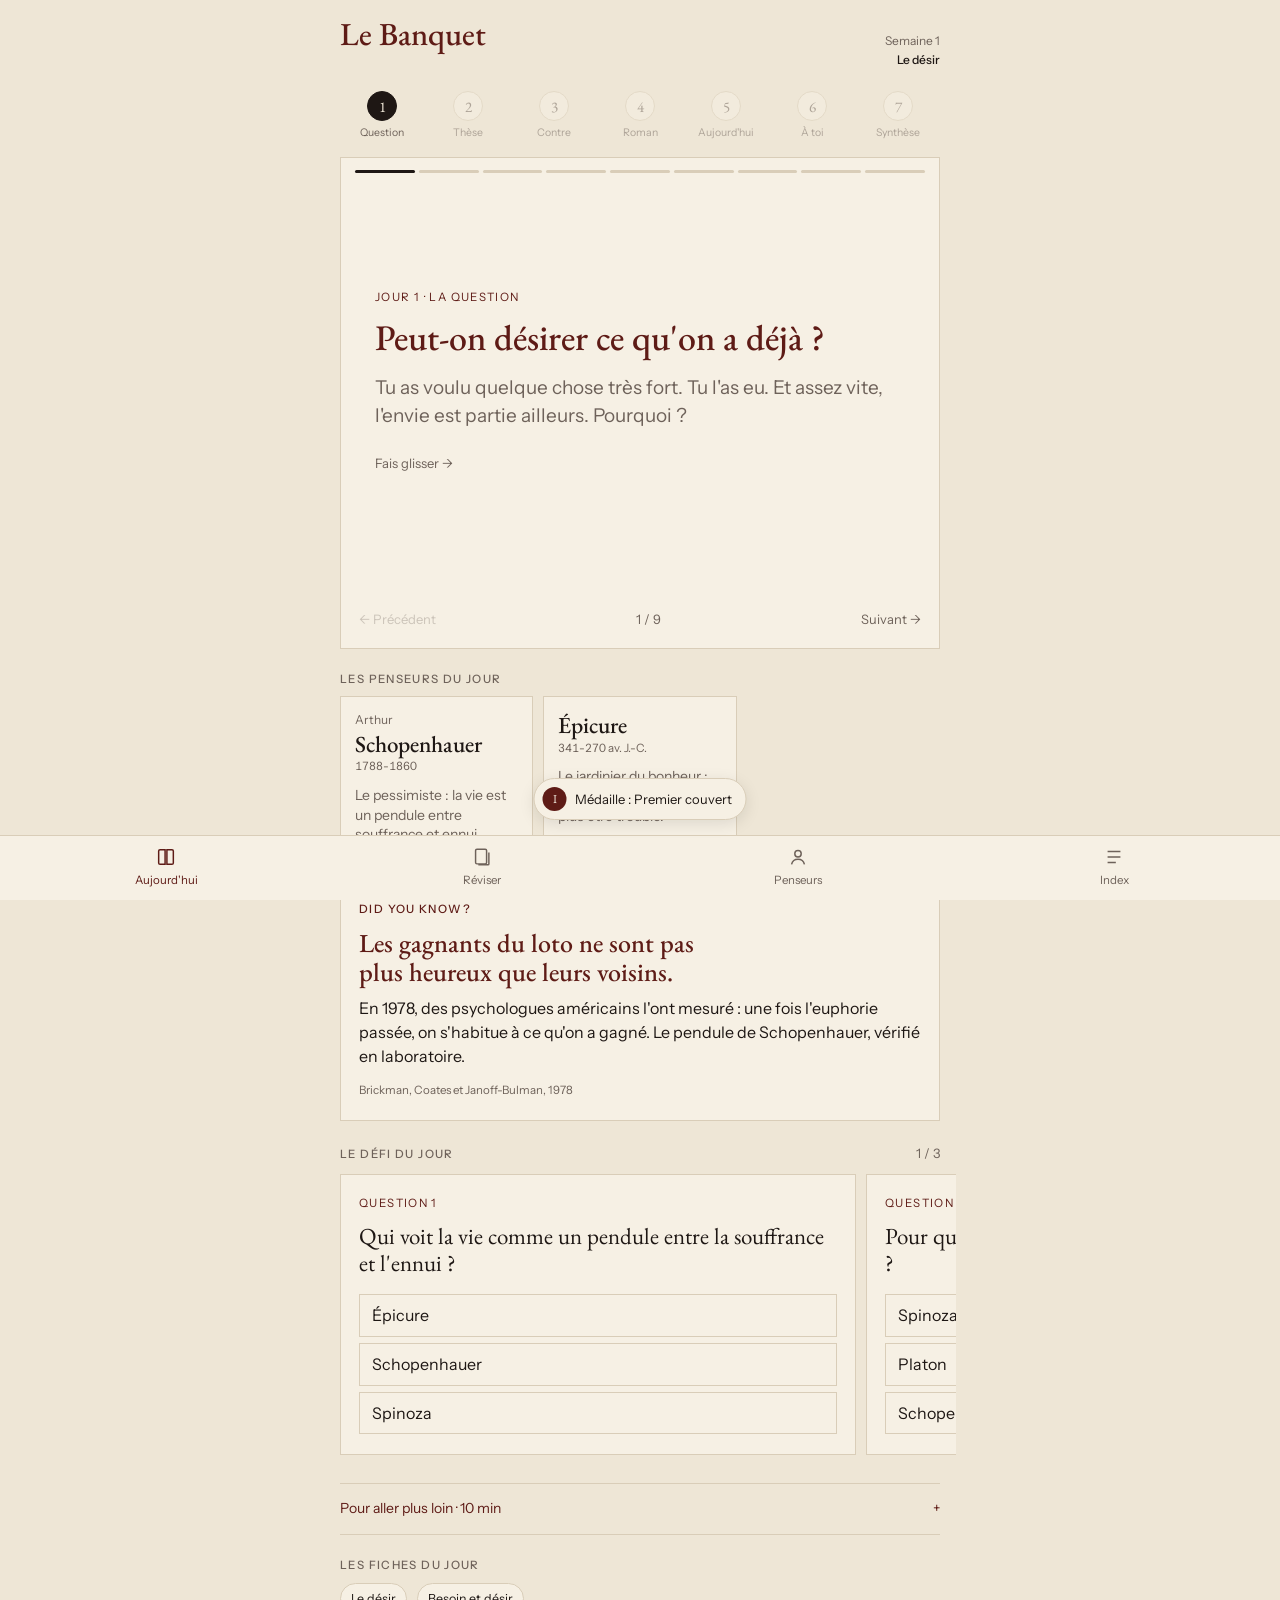
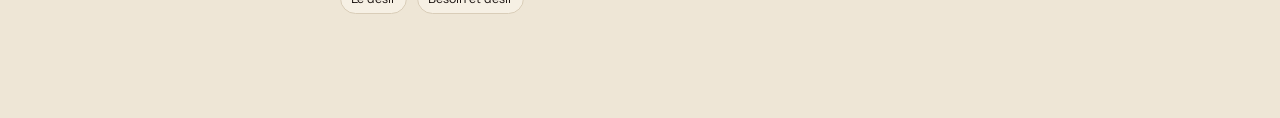
==== index.html @ db1d793c "Parcours en bas de Réviser, en une ligne discrète Co-Authored-By: Claude Opus 5.5 <noreply@anthropic" ====
<!doctype html>
<html lang="fr">
<head>
<meta charset="utf-8">
<meta name="viewport" content="width=device-width,initial-scale=1,viewport-fit=cover">
<meta name="robots" content="noindex,nofollow">
<meta name="theme-color" content="#EEE6D6">
<title>Le Banquet</title>
<link rel="icon" href="icon.svg" type="image/svg+xml">
<link rel="apple-touch-icon" href="icon-180.png">
<meta name="apple-mobile-web-app-title" content="Le Banquet">
<meta name="apple-mobile-web-app-capable" content="yes">
<link rel="preconnect" href="https://fonts.googleapis.com">
<link rel="stylesheet" href="https://fonts.googleapis.com/css2?family=Bodoni+Moda:ital,opsz,wght@0,6..96,400..700;1,6..96,400..600&family=EB+Garamond:ital,wght@0,400..600;1,400..500&family=Instrument+Sans:wght@400..600&display=swap">
<style>
/* Layout : mobile d'abord. Une colonne de lecture, la carte du jour en diapositives à faire glisser, une barre d'onglets fixée en bas. */
:root{
  padding-top:env(safe-area-inset-top,0px);
  --paper:#EEE6D6; --sheet:#F6F0E4; --ink:#1E1714; --muted:#6E625A; --rule:#D9CDB8;
  --accent:#5E1B16; --accent-soft:#E7D6C6; --mark:#8C6526; --mark-soft:#EADCC0; --bad:#9B3B2E; --bad-soft:#F0DAD3;
  --display:"EB Garamond",Garamond,"Times New Roman",serif;
  --logo:"Bodoni Moda","Didot","Bodoni 72",Georgia,serif;
  --body:"Instrument Sans",system-ui,-apple-system,"Segoe UI",sans-serif;
  --ui:"Instrument Sans",system-ui,-apple-system,"Segoe UI",sans-serif;
  --nav-h:64px;
}
@media (prefers-color-scheme: dark){:root:not([data-theme="light"]){
  --paper:#1A1513; --sheet:#231C19; --ink:#EEE6D6; --muted:#A99C8F; --rule:#3A302B;
  --accent:#D99A8C; --accent-soft:#3A2420; --mark:#D9B868; --mark-soft:#332B19; --bad:#E39A8D; --bad-soft:#3A2420; color-scheme:dark}}
:root[data-theme="dark"]{
  --paper:#1A1513; --sheet:#231C19; --ink:#EEE6D6; --muted:#A99C8F; --rule:#3A302B;
  --accent:#D99A8C; --accent-soft:#3A2420; --mark:#D9B868; --mark-soft:#332B19; --bad:#E39A8D; --bad-soft:#3A2420; color-scheme:dark}

*{box-sizing:border-box}
html{-webkit-text-size-adjust:100%}
body{margin:0}
img{max-width:100%}
[hidden]{display:none!important}
body{background:var(--paper);color:var(--ink);font-family:var(--body);font-size:17px;line-height:1.55;
  padding-left:max(16px,env(safe-area-inset-left,0px));padding-right:max(16px,env(safe-area-inset-right,0px));
  padding-block:0 calc(var(--nav-h) + 40px + env(safe-area-inset-bottom,0px))}
.wrap{max-width:600px;margin:0 auto}
button{font:inherit;color:inherit;cursor:pointer;-webkit-tap-highlight-color:transparent}
:focus-visible{outline:2px solid var(--accent);outline-offset:2px}
.ui{font-family:var(--ui)}
.label{font-family:var(--ui);font-size:11.5px;letter-spacing:.12em;text-transform:uppercase;color:var(--muted);font-weight:500;margin:0 0 8px}
.hint{font-family:var(--ui);font-size:13px;color:var(--muted)}
h2.page{font-family:var(--display);font-weight:500;font-size:36px;color:var(--accent);line-height:1.1;margin:22px 0 4px}

header.mast{padding-block:18px 2px;display:flex;align-items:baseline;justify-content:space-between;gap:10px}
.mast h1{font-family:var(--display);font-weight:500;font-size:28px;line-height:1;margin:0;color:var(--accent)}
.mast h1 i{font-weight:400}
.mast .sem{font-family:var(--ui);font-size:12px;color:var(--muted);text-align:right}

/* barre d'onglets en bas */
nav.tabs{position:fixed;left:0;right:0;bottom:0;z-index:20;background:var(--sheet);border-top:1px solid var(--rule);
  display:grid;grid-template-columns:repeat(4,1fr);
  padding:0 max(8px,env(safe-area-inset-right,0px)) env(safe-area-inset-bottom,0px) max(8px,env(safe-area-inset-left,0px))}
nav.tabs button{background:none;border:0;height:var(--nav-h);display:flex;flex-direction:column;align-items:center;justify-content:center;gap:4px;font-family:var(--ui);font-size:11.5px;color:var(--muted);position:relative}
nav.tabs svg{width:22px;height:22px;stroke:currentColor;fill:none;stroke-width:1.6}
nav.tabs button[aria-selected="true"]{color:var(--accent)}
nav.tabs .badge{position:absolute;top:8px;left:calc(50% + 6px);font-size:10px;background:var(--accent);color:var(--sheet);border-radius:9px;padding:1px 5px;font-variant-numeric:tabular-nums;line-height:1.4}

/* semaine */
.week{display:grid;grid-template-columns:repeat(7,1fr);gap:2px;margin:16px 0 4px}
.week button{background:none;border:0;padding:4px 0;display:flex;flex-direction:column;align-items:center;gap:4px;font-family:var(--ui);font-size:10.5px;color:var(--muted);min-width:0}
.week .dot{width:30px;height:30px;border-radius:50%;border:1px solid var(--rule);display:grid;place-items:center;font-family:var(--display);font-size:15px;background:var(--sheet)}
.week button.has .dot{border-color:var(--ink);color:var(--ink)}
.week button.on .dot{background:var(--ink);color:var(--paper);border-color:var(--ink)}
.week button:disabled{cursor:default;opacity:.5}
.week .lab{overflow:hidden;text-overflow:ellipsis;white-space:nowrap;max-width:100%}

.banner{display:flex;gap:12px;align-items:center;background:var(--mark-soft);border:1px solid var(--mark);padding:12px 14px;margin-top:14px}
.banner p{margin:0;font-size:16px;flex:1;min-width:0}
.banner b{font-weight:600}

/* deck de diapositives */
.deck{margin-top:12px;background:var(--sheet);border:1px solid var(--rule);position:relative}
.bars{display:flex;gap:4px;padding:12px 14px 0}
.bars i{flex:1;height:3px;background:var(--rule);border-radius:2px}
.bars i.on{background:var(--ink)}
.slides{display:flex;overflow-x:auto;scroll-snap-type:x mandatory;scrollbar-width:none;overscroll-behavior-x:contain}
.slides::-webkit-scrollbar{display:none}
.slide{flex:0 0 100%;scroll-snap-align:start;min-height:390px;padding:22px 22px 26px;display:flex;flex-direction:column;justify-content:center;min-width:0}
.slide .eyebrow{font-family:var(--ui);font-size:11.5px;letter-spacing:.12em;text-transform:uppercase;color:var(--accent);margin:0 0 12px}
.slide h2{font-family:var(--display);font-weight:500;font-size:36px;line-height:1.08;margin:0 0 16px;text-wrap:balance;color:var(--accent)}
.slide .accroche{font-size:19px;line-height:1.5;margin:0;color:var(--muted)}
.slide p.txt{font-size:19px;line-height:1.55;margin:0}
.slide .num{font-family:var(--display);font-size:40px;color:var(--rule);line-height:1;margin-bottom:10px}
.slide.quote{background:var(--sheet);color:var(--accent)}
.slide.quote blockquote{margin:0;font-family:var(--display);font-style:italic;font-weight:700;font-size:28px;line-height:1.2;letter-spacing:-.01em}
.slide.quote cite{display:block;margin-top:18px;font-style:normal;font-family:var(--ui);font-size:13px;color:var(--ink);text-align:right}
.slide.ex .kind{align-self:flex-start;font-family:var(--ui);font-size:11.5px;letter-spacing:.1em;text-transform:uppercase;padding:3px 9px;border:1px solid var(--mark);color:var(--mark);margin-bottom:14px}
.slide.ex h3{font-family:var(--display);font-weight:500;font-size:26px;line-height:1.15;margin:0 0 4px}
.slide.ex .by{font-family:var(--ui);font-size:13px;color:var(--muted);margin:0 0 14px}
.slide.idee{background:var(--accent);color:var(--sheet)}
.slide.idee .eyebrow{color:inherit;opacity:.8}
.slide.idee p{font-family:var(--display);font-size:28px;line-height:1.25;margin:0}
.navbtns{display:flex;justify-content:space-between;align-items:center;padding:0 10px 10px}
.navbtns button{background:none;border:0;font-family:var(--ui);font-size:13px;color:var(--muted);padding:8px}
.navbtns button:disabled{opacity:.3}

/* sous le deck */
.block{margin-top:22px}
.toi{padding:18px;background:var(--accent-soft)}
.fait{background:var(--sheet);border:1px solid var(--rule);padding:20px 18px;display:flex;flex-direction:column;gap:6px}
.fait .label{color:var(--accent);margin:0}
.fait .ft{font-family:var(--display);font-weight:500;font-size:26px;line-height:1.15;margin:4px 0 2px;color:var(--accent);text-wrap:balance}
.fait p.tx{margin:0;font-size:16px;line-height:1.5}
.fait .src{font-family:var(--ui);font-size:11.5px;color:var(--muted);margin:8px 0 0}
.defi-head{display:flex;justify-content:space-between;align-items:baseline}
.ddeck{display:flex;gap:10px;overflow-x:auto;scroll-snap-type:x mandatory;scrollbar-width:none;margin:0 -16px;padding:2px 16px 6px;scroll-padding:0 16px}
.ddeck::-webkit-scrollbar{display:none}
.dcard{flex:0 0 86%;scroll-snap-align:start;background:var(--sheet);border:1px solid var(--rule);padding:20px 18px;min-height:280px;display:flex;flex-direction:column;min-width:0}
.dcard .n{font-family:var(--ui);font-size:11.5px;letter-spacing:.12em;text-transform:uppercase;color:var(--accent)}
.dcard .q{font-family:var(--display);font-size:23px;line-height:1.2;margin:10px 0 16px}
.dcard .opts button{font-size:16px}
.dcard .res{margin-top:12px;font-size:15px}
.dcard .res b{font-family:var(--ui);font-size:12px;letter-spacing:.08em;text-transform:uppercase}
.dcard .go{margin-top:auto;padding-top:14px;align-self:flex-start}
.dcard.fin{background:var(--ink);color:var(--paper);border-color:var(--ink);justify-content:center;align-items:flex-start}
.dcard.fin .sc{font-family:var(--display);font-size:72px;line-height:1}
.dcard.fin p{margin:8px 0 0}

.toi .q{font-size:20px;margin:0 0 12px;line-height:1.35}
textarea,input[type=search],input[type=text]{width:100%;font:inherit;font-size:17px;color:var(--ink);background:var(--sheet);border:1px solid var(--rule);padding:10px 12px}
textarea{min-height:90px;resize:vertical}
.row{display:flex;gap:10px;flex-wrap:wrap;align-items:center;margin-top:10px}
.btn{font-family:var(--ui);font-size:14px;padding:10px 14px;border:1px solid var(--ink);background:var(--ink);color:var(--paper)}
.btn.ghost{background:transparent;color:var(--ink)}
.btn:disabled{opacity:.5;cursor:default}
.reply{margin-top:14px;white-space:pre-wrap;font-size:17px;border-left:2px solid var(--accent);padding-left:14px}
.reply:empty{display:none}
details.loin{border-top:1px solid var(--rule);border-bottom:1px solid var(--rule);padding:14px 0}
details.loin summary{cursor:pointer;list-style:none;display:flex;justify-content:space-between;font-family:var(--ui);font-size:14px;color:var(--accent)}
details.loin summary::-webkit-details-marker{display:none}
details.loin summary::after{content:"+"}
details.loin[open] summary::after{content:"–"}
details.loin .inner{margin-top:12px}
details.loin p{margin:0 0 12px}
.lectures{list-style:none;padding:0;margin:12px 0 0;display:grid;gap:8px;font-size:16px}

/* mini-cartes de penseurs */
.people{display:grid;grid-template-columns:repeat(auto-fill,minmax(150px,1fr));gap:10px}
.pcard{background:var(--sheet);border:1px solid var(--rule);padding:14px 14px 12px;text-align:left;display:flex;flex-direction:column;gap:2px;min-width:0}
.pcard .fn{font-family:var(--ui);font-size:12px;color:var(--muted)}
.pcard .ln{font-family:var(--display);font-size:23px;line-height:1.05;font-weight:500;overflow-wrap:anywhere}
.pcard .d{font-family:var(--ui);font-size:11.5px;color:var(--muted);font-variant-numeric:tabular-nums}
.pcard .mot{font-size:14px;margin-top:8px;line-height:1.4;color:var(--muted)}

/* synthèse et quiz */
.duel{display:grid;gap:8px}
.duel .pos{background:var(--sheet);border:1px solid var(--rule);padding:12px 14px}
.duel .pos b{font-family:var(--display);font-weight:500;font-size:19px;display:block}
.qblock{display:grid;gap:18px}
.qq{font-weight:500;margin:0 0 8px;font-size:18px}
.opts{display:grid;gap:6px}
.opts button{text-align:left;background:var(--sheet);border:1px solid var(--rule);padding:10px 12px;font-size:17px;line-height:1.3}
.opts button.ok{border-color:var(--accent);background:var(--accent-soft)}
.opts button.ko{border-color:var(--bad);background:var(--bad-soft)}
.ex{font-size:15.5px;color:var(--muted);margin:8px 0 0}

/* réviser */
.games{display:grid;grid-template-columns:1fr 1fr;gap:10px;margin-top:14px}
.game{background:var(--sheet);border:1px solid var(--rule);padding:16px 14px;text-align:left;display:flex;flex-direction:column;gap:6px;min-height:120px;min-width:0}
.game .gt{font-family:var(--display);font-size:21px;line-height:1.1}
.game .gd{font-size:15px;color:var(--muted);line-height:1.3}
.game .gc{margin-top:auto;font-family:var(--ui);font-size:12px;color:var(--accent)}
.game.wide{grid-column:1 / -1;background:var(--ink);color:var(--paper);border-color:var(--ink)}
.game.wide .gd{color:inherit;opacity:.75}
.game.wide .gc{color:var(--mark)}
.game:disabled{opacity:.45;cursor:default}
.play{margin-top:16px}
.play .top{display:flex;justify-content:space-between;align-items:center}
.play .top button{background:none;border:0;font-family:var(--ui);font-size:13px;color:var(--muted);padding:6px 0}
.prog{height:3px;background:var(--rule);margin:8px 0 16px}
.prog i{display:block;height:100%;background:var(--accent);transition:width .3s}
.qcard{background:var(--sheet);border:1px solid var(--rule);padding:22px 18px;min-height:300px;display:flex;flex-direction:column}
.qcard .kind{font-family:var(--ui);font-size:11.5px;letter-spacing:.12em;text-transform:uppercase;color:var(--accent);margin-bottom:12px}
.qcard .prompt{font-family:var(--display);font-size:25px;line-height:1.25;margin:0 0 18px}
.qcard .prompt.it{font-style:italic}
.qcard .src{font-family:var(--ui);font-size:12.5px;color:var(--muted);margin:-10px 0 16px}
.qcard .terme{font-family:var(--display);font-size:34px;line-height:1.1;margin:4px 0 8px}
.qcard .back{border-top:1px solid var(--rule);padding-top:14px;margin-top:14px}
.qcard .back p{margin:0 0 8px}
.qcard .acts{margin-top:auto;padding-top:18px}
.feedback{margin-top:12px;font-size:16px}
.feedback b{font-family:var(--ui);font-size:13px;letter-spacing:.06em;text-transform:uppercase}
.score{text-align:center;padding:30px 10px}
.score .big{font-family:var(--display);font-size:64px;line-height:1}
.empty{color:var(--muted);font-style:italic;margin:18px 0}

/* penseurs */
.era{margin-top:24px}
.era h3{font-family:var(--ui);font-size:11.5px;letter-spacing:.12em;text-transform:uppercase;color:var(--muted);font-weight:500;margin:0 0 10px;display:flex;gap:10px;align-items:center}
.era h3::after{content:"";flex:1;height:1px;background:var(--rule)}

/* index */
.seg{display:grid;grid-template-columns:1fr 1fr;border:1px solid var(--ink);margin-top:14px}
.seg button{background:none;border:0;padding:9px;font-family:var(--ui);font-size:14px}
.seg button[aria-pressed="true"]{background:var(--ink);color:var(--paper)}
.wk{border-bottom:1px solid var(--rule);padding:14px 0}
.wk .h{display:grid;grid-template-columns:2.4em minmax(0,1fr);gap:10px;align-items:baseline}
.wk .n{font-family:var(--display);font-size:20px;color:var(--muted);font-variant-numeric:tabular-nums}
.wk .nt{font-family:var(--display);font-size:22px;line-height:1.15}
.wk .qs{font-size:15.5px;color:var(--muted);display:block}
.dom{font-family:var(--ui);font-size:10.5px;letter-spacing:.1em;text-transform:uppercase;color:var(--accent)}
.wk .days{display:flex;flex-wrap:wrap;gap:6px;margin:10px 0 0 calc(2.4em + 10px)}
.chip{font-family:var(--ui);font-size:12.5px;padding:5px 10px;border:1px solid var(--rule);background:var(--sheet);border-radius:999px;text-align:left}
.chip.on{border-color:var(--accent);color:var(--accent)}
.pick{font-family:var(--ui);font-size:12.5px;padding:6px 10px;border:1px solid var(--rule);background:var(--sheet);white-space:nowrap}
.pick[aria-pressed="true"]{background:var(--accent);color:var(--sheet);border-color:var(--accent)}
.up{display:grid;grid-template-columns:minmax(0,1fr) auto;gap:10px;align-items:center;padding:12px 0;border-bottom:1px solid var(--rule)}
.up .nt{font-family:var(--display);font-size:20px;line-height:1.15}
.up .qs{font-size:15px;color:var(--muted);display:block}
.filters{display:flex;gap:6px;flex-wrap:wrap;margin:12px 0 4px}
.filters button{font-family:var(--ui);font-size:12.5px;padding:5px 10px;border:1px solid var(--rule);background:transparent;border-radius:999px;color:var(--muted)}
.filters button[aria-pressed="true"]{background:var(--ink);color:var(--paper);border-color:var(--ink)}
.az{list-style:none;padding:0;margin:8px 0 0}
.az li button{width:100%;background:none;border:0;border-bottom:1px solid var(--rule);padding:12px 0;display:flex;justify-content:space-between;gap:10px;align-items:baseline;text-align:left}
.az .t{font-family:var(--display);font-size:20px}
.az .k{font-family:var(--ui);font-size:11.5px;color:var(--muted);white-space:nowrap}
.status{font-family:var(--ui);font-size:13px;color:var(--muted);margin-top:8px;min-height:1.2em}

/* fiche détaillée (feuille plein écran) */
.sheet{position:fixed;inset:0;z-index:30;background:var(--paper);overflow-y:auto;
  padding:calc(env(safe-area-inset-top,0px) + 12px) max(16px,env(safe-area-inset-right,0px)) calc(env(safe-area-inset-bottom,0px) + 40px) max(16px,env(safe-area-inset-left,0px))}
.sheet .in{max-width:600px;margin:0 auto}
.sheet .close{background:none;border:0;font-family:var(--ui);font-size:14px;color:var(--accent);padding:8px 0}
.idcard{background:var(--ink);color:var(--paper);padding:22px 20px;margin-top:8px}
.idcard .fn{font-family:var(--ui);font-size:13px;opacity:.75}
.idcard .ln{font-family:var(--display);font-size:46px;line-height:1;font-weight:500;overflow-wrap:anywhere}
.idcard .meta{display:flex;flex-wrap:wrap;gap:6px 14px;font-family:var(--ui);font-size:12.5px;opacity:.8;margin-top:10px}
.idcard .mot{font-size:16px;line-height:1.45;margin-top:14px;color:var(--mark)}
.sec{margin-top:22px}
.sec p{margin:0 0 10px}
.theses{list-style:none;padding:0;margin:0;display:grid;gap:8px}
.theses li{padding-left:16px;position:relative}
.theses li::before{content:"";position:absolute;left:0;top:.7em;width:7px;height:1px;background:var(--accent)}
.cit{margin:0 0 12px;padding-left:14px;border-left:1px solid var(--ink)}
.cit p{font-style:italic;margin:0;font-size:19px}
.cit span{font-family:var(--ui);font-size:12px;color:var(--muted)}
.memo{background:var(--mark-soft);padding:14px 16px}
.memo p{margin:0}
.rel{display:grid;gap:6px}
.rel button{background:var(--sheet);border:1px solid var(--rule);padding:10px 12px;text-align:left;font-size:16px}
.rel b{font-family:var(--ui);font-size:11px;letter-spacing:.08em;text-transform:uppercase;color:var(--accent);display:block;font-weight:500}
.pop{display:grid;gap:8px}
.pop div{background:var(--sheet);border:1px solid var(--rule);padding:10px 12px;font-size:16px}
.pop i{font-family:var(--ui);font-style:normal;font-size:11px;letter-spacing:.08em;text-transform:uppercase;color:var(--mark);display:block}
.notice{font-family:var(--ui);font-size:14px;color:var(--muted);margin:24px 0}
@media (min-width:700px){ body{font-size:19px} .slide{min-height:420px;padding:30px 34px} .mast h1{font-size:32px} }

/* progression et accomplissements */
.prog-card{background:var(--sheet);border:1px solid var(--rule);padding:20px 18px;margin-top:16px}
.prog-top{display:flex;justify-content:space-between;align-items:flex-end;gap:12px}
.rang{font-family:var(--display);font-weight:500;font-size:30px;line-height:1;color:var(--accent)}
.xp{font-family:var(--ui);font-size:12.5px;color:var(--muted);text-align:right;font-variant-numeric:tabular-nums}
.bar{height:6px;background:var(--rule);border-radius:3px;margin:12px 0 6px;overflow:hidden}
.bar i{display:block;height:100%;background:var(--accent);border-radius:3px}
.kpis{display:grid;grid-template-columns:repeat(3,1fr);gap:8px;margin-top:16px}
.kpi{border-top:1px solid var(--rule);padding-top:8px;min-width:0}
.kpi b{display:block;font-family:var(--display);font-weight:500;font-size:28px;line-height:1.05;font-variant-numeric:tabular-nums}
.kpi span{font-family:var(--ui);font-size:11.5px;color:var(--muted);line-height:1.3;display:block}
.plite{margin-top:30px}
.pl-row{display:flex;justify-content:space-between;align-items:center;gap:10px}
.pl-txt{font-family:var(--ui);font-size:13px;color:var(--muted)}
.pl-rang{color:var(--ink);font-weight:500}
.bar.hair{height:1px;margin:8px 0 8px;border-radius:0}
.dots7{display:inline-flex;gap:4px;flex:none}
.dots7 i{width:6px;height:6px;border-radius:50%;background:var(--rule)}
.dots7 i.on{background:var(--accent)}
.mbar{display:block;height:3px;background:var(--rule);border-radius:2px;margin-top:10px;overflow:hidden}
.mbar i{display:block;height:100%;background:var(--accent)}
.mtx{font-family:var(--ui);font-size:12px;color:var(--muted)}
.mtx b{color:var(--ink);font-weight:600}
details.more .s-open{display:none}
details.more[open] .s-open{display:inline}
details.more[open] .s-closed{display:none}
.week7{display:grid;grid-template-columns:repeat(7,1fr);gap:6px;margin-top:18px;text-align:center}
.week7 .d{font-family:var(--ui);font-size:11px;color:var(--muted);text-transform:uppercase;letter-spacing:.06em}
.week7 .c{width:30px;height:30px;margin:4px auto 0;border-radius:50%;border:1px solid var(--rule);display:grid;place-items:center;font-family:var(--ui);font-size:12px;color:var(--muted);font-variant-numeric:tabular-nums}
.week7 .c.on{background:var(--accent);border-color:var(--accent);color:var(--sheet)}
.week7 .c.today{box-shadow:0 0 0 2px var(--paper),0 0 0 3px var(--ink)}
.badges{display:flex;flex-wrap:wrap;gap:6px;margin-top:10px}
.bchip{display:inline-flex;align-items:center;gap:6px;font-family:var(--ui);font-size:12.5px;padding:4px 10px 4px 4px;border:1px solid var(--rule);border-radius:999px;background:var(--sheet);color:var(--ink)}
.bchip .medal{flex:none;width:20px;height:20px;border-radius:50%;display:grid;place-items:center;font-family:var(--display);font-size:11px;background:var(--accent);color:var(--sheet)}
.bchip.locked{color:var(--muted);background:transparent;border-style:dashed}
.bchip.locked .medal{background:transparent;color:var(--muted);border:1px dashed var(--rule)}
details.more{margin-top:10px}
details.more summary{cursor:pointer;list-style:none;font-family:var(--ui);font-size:12.5px;color:var(--muted)}
details.more summary::-webkit-details-marker{display:none}
.toast{position:fixed;left:50%;transform:translateX(-50%);bottom:calc(var(--nav-h) + 16px + env(safe-area-inset-bottom,0px));z-index:40;background:var(--sheet);color:var(--ink);border:1px solid var(--rule);padding:8px 14px 8px 8px;border-radius:999px;font-family:var(--ui);font-size:13px;display:flex;gap:8px;align-items:center;box-shadow:0 4px 16px rgba(0,0,0,.10)}
.toast .medal{width:24px;height:24px;border-radius:50%;display:grid;place-items:center;font-family:var(--display);font-size:12px;background:var(--accent);color:var(--sheet);flex:none}
@media (prefers-reduced-motion:no-preference){.qcard,.deck{animation:rise .3s ease-out both}@keyframes rise{from{transform:translateY(6px);opacity:.6}to{transform:none;opacity:1}}}
</style>
</head>
<body>
<div class="wrap">
  <header class="mast">
    <h1>Le Banquet</h1>
    <span class="sem" id="sem">Une notion par semaine</span>
  </header>
  <main>
    <section id="v-jour">
      <div class="week" id="week"></div>
      <div id="bannerHost"></div>
      <div id="cardHost"><p class="notice">La carte du jour arrive chaque matin vers 7h. Elle s'affichera ici, en quelques diapositives à faire glisser.</p></div>
    </section>
    <section id="v-reviser" hidden></section>
    <section id="v-penseurs" hidden></section>
    <section id="v-index" hidden></section>
  </main>
</div>

<nav class="tabs" role="tablist" aria-label="Sections">
  <button role="tab" data-v="jour" aria-selected="true"><svg viewBox="0 0 24 24"><path d="M4 5.5C4 4.7 4.7 4 5.5 4H11v16H5.5c-.8 0-1.5-.7-1.5-1.5z"/><path d="M20 5.5c0-.8-.7-1.5-1.5-1.5H13v16h5.5c.8 0 1.5-.7 1.5-1.5z"/></svg>Aujourd'hui</button>
  <button role="tab" data-v="reviser" aria-selected="false"><svg viewBox="0 0 24 24"><rect x="5" y="3.5" width="12" height="16" rx="1.5"/><path d="M8 20.5h10.5c.6 0 1-.4 1-1V7"/></svg>Réviser<span class="badge" id="due" hidden></span></button>
  <button role="tab" data-v="penseurs" aria-selected="false"><svg viewBox="0 0 24 24"><circle cx="12" cy="8.5" r="3.5"/><path d="M5 20c.8-3.6 3.6-5.5 7-5.5s6.2 1.9 7 5.5"/></svg>Penseurs</button>
  <button role="tab" data-v="index" aria-selected="false"><svg viewBox="0 0 24 24"><path d="M5 6h14M5 12h14M5 18h9"/></svg>Index</button>
</nav>

<div class="sheet" id="sheet" hidden><div class="in" id="sheetIn"></div></div>

<script>
const S = {cartes:[], semaines:[], fiches:[], plan:null, reponses:{}, stats:{}, etat:{}, full:{}, sel:null, view:"jour", idx:"notions", filt:"Tout", q:"", game:null};
const $ = s => document.querySelector(s);
const esc = s => String(s ?? "").replace(/[&<>"]/g, c => ({"&":"&amp;","<":"&lt;",">":"&gt;",'"':"&quot;"}[c]));
const ETAPES = ["La question","La thèse","La contre-thèse","La littérature","Aujourd'hui","À toi","La synthèse"];
const COURT = ["Question","Thèse","Contre","Roman","Aujourd'hui","À toi","Synthèse"];
const INTERVALLES = [2,7,21,60,150,365];
const VIEWS = ["jour","reviser","penseurs","index"];

function today(){
  const p = new Intl.DateTimeFormat("en-CA",{timeZone:"Europe/Paris",year:"numeric",month:"2-digit",day:"2-digit"}).formatToParts(new Date());
  const g = t => p.find(x=>x.type===t).value; return `${g("year")}-${g("month")}-${g("day")}`;
}
function addDays(d,n){const x=new Date(d+"T12:00:00Z");x.setUTCDate(x.getUTCDate()+n);return x.toISOString().slice(0,10)}
function daysBetween(a,b){return Math.round((new Date(b+"T12:00:00Z")-new Date(a+"T12:00:00Z"))/864e5)}
function frDate(d){return new Date(d+"T12:00:00Z").toLocaleDateString("fr-FR",{weekday:"long",day:"numeric",month:"long",timeZone:"UTC"})}
const paras = a => (Array.isArray(a)?a:String(a||"").split("\n")).filter(Boolean).map(p=>`<p>${esc(p)}</p>`).join("");
const shuffle = a => { a=[...a]; for(let i=a.length-1;i>0;i--){const j=Math.floor(Math.random()*(i+1));[a[i],a[j]]=[a[j],a[i]]} return a };
function splitName(t){ const parts=String(t).trim().split(/\s+/); if(parts.length<2) return ["",t]; const parts2=[...parts]; let ln=parts2.pop(); while(parts2.length && /^(de|d'|von|van|la|le|du|des)$/i.test(parts2[parts2.length-1])) ln=parts2.pop()+" "+ln; return [parts2.join(" "), ln] }

/* ---------- données dérivées ---------- */
const fiche = id => S.fiches.find(f=>f.id===id);
const penseurs = () => S.fiches.filter(f=>f.type==="Penseur");
function currentCard(){ const t=today(); return S.cartes.filter(c=>c.date<=t).sort((a,b)=>b.date.localeCompare(a.date))[0] || null }
function semaineCourante(){ const c=S.cartes.find(c=>c.date===S.sel)||currentCard(); return c?S.semaines.find(s=>s.id===c.semaine):S.semaines[S.semaines.length-1] }
/* progression : propre à chaque personne, dans son espace privé (data/users/<id>/progres) */
const nextOf = (e,t) => e.prochaine || addDays(e.vu||t,2);
function dueFiches(){ const t=today(); return S.fiches.filter(f=>{const e=S.etat[f.id]; return e && nextOf(e,t)<=t}).sort((a,b)=>nextOf(S.etat[a.id],t).localeCompare(nextOf(S.etat[b.id],t))) }
function anciennes(){ const t=today(); return S.fiches.filter(f=>{const e=S.etat[f.id]; return e && e.vu && daysBetween(e.vu,t)>=7}) }
function grandeDue(){ const last=S.stats.derniereGrande; return anciennes().length>=3 && (!last || daysBetween(last,today())>=7) }
const KEY="banquet.progres.v1";
function loadLocal(){ try{ const d=JSON.parse(localStorage.getItem(KEY)||"{}"); S.etat=d.etat||{}; S.stats=d.stats||{derniereGrande:d.derniereGrande||null}; S.reponses=d.reponses||{} }catch(e){} }
function saveLocal(){ try{ localStorage.setItem(KEY,JSON.stringify({etat:S.etat,stats:S.stats,reponses:S.reponses})) }catch(e){} }
function writeProg(o){ saveLocal() }
function markSeen(card){
  const t=today(), add={};
  (card.fiches||[]).concat(card.penseurs||[]).forEach(id=>{ if(fiche(id) && !S.etat[id]) add[id]={vu:t} });
  if(!Object.keys(add).length) return;
  Object.assign(S.etat,add); writeProg({etat:add});
}

/* ---------- navigation ---------- */
function show(v){
  S.view=v; closeSheet();
  document.querySelectorAll("nav.tabs button").forEach(b=>b.setAttribute("aria-selected",b.dataset.v===v));
  VIEWS.forEach(k=>$("#v-"+k).hidden=k!==v);
  try{ if(location.hash.slice(1)!==v) history.replaceState(null,"","#"+v) }catch(e){}
  window.scrollTo(0,0); render();
}
document.querySelectorAll("nav.tabs button").forEach(b=>b.onclick=()=>show(b.dataset.v));
window.addEventListener("hashchange",()=>{const h=location.hash.slice(1); if(VIEWS.includes(h)&&h!==S.view) show(h)});

function render(){
  const sem=semaineCourante();
  $("#sem").innerHTML = sem ? `Semaine ${sem.numero}<br><b style="font-weight:500;color:var(--ink)">${esc(sem.notion)}</b>` : "Une notion par semaine";
  const n=dueFiches().length + (grandeDue()?1:0); $("#due").hidden=!n; $("#due").textContent=n;
  if(S.view==="jour") renderJour();
  if(S.view==="reviser" && !S.game) renderReviser();
  if(S.view==="penseurs") renderPenseurs();
  if(S.view==="index") renderIndex();
}

/* ---------- Aujourd'hui ---------- */
function slidesFor(card){
  const out=[];
  out.push(`<div class="slide"><p class="eyebrow">Jour ${card.rang} · ${esc(card.etape||ETAPES[card.rang-1])}</p><h2>${esc(card.titre)}</h2>${card.accroche?`<p class="accroche">${esc(card.accroche)}</p>`:""}<p class="hint" style="margin-top:22px">Fais glisser →</p></div>`);
  (card.essentiel||[]).forEach((p,i)=>out.push(`<div class="slide"><div class="num">${i+1}</div><p class="txt">${esc(p)}</p></div>`));
  if(card.extrait&&card.extrait.texte) out.push(`<div class="slide quote"><blockquote>« ${esc(card.extrait.texte)} »</blockquote><cite>${esc(card.extrait.auteur)}, <i>${esc(card.extrait.oeuvre)}</i>${card.extrait.date?" ("+esc(card.extrait.date)+")":""}${card.extrait.traduction?" · trad. "+esc(card.extrait.traduction):""}</cite></div>`);
  (card.exemples||[]).forEach(e=>out.push(`<div class="slide ex"><span class="kind">${esc(e.type||"Exemple")}</span><h3>${esc(e.titre)}</h3><p class="by">${esc(e.auteur||"")}</p><p class="txt">${esc(e.texte)}</p></div>`));
  if(card.idee) out.push(`<div class="slide idee"><p class="eyebrow">L'idée à retenir</p><p>${esc(card.idee)}</p></div>`);
  return out;
}
function quizHTML(list, key){
  return `<div class="qblock">${list.map((q,i)=>`<div data-k="${key}" data-q="${i}"><p class="qq">${esc(q.question)}</p><div class="opts">${q.options.map((o,j)=>`<button data-j="${j}">${esc(o)}</button>`).join("")}</div><p class="ex" hidden>${esc(q.explication||"")}</p></div>`).join("")}</div>`;
}
function wireQuiz(host, lists){
  host.querySelectorAll("[data-k][data-q]").forEach(div=>{
    const q=lists[div.dataset.k][+div.dataset.q];
    div.querySelectorAll("button").forEach(b=>b.onclick=()=>{
      div.querySelectorAll("button").forEach(x=>{x.disabled=true; if(+x.dataset.j===q.answer) x.classList.add("ok")});
      if(+b.dataset.j!==q.answer) b.classList.add("ko");
      div.querySelector(".ex").hidden=false;
    });
  });
}
function renderJour(){
  const cur=currentCard(); if(!S.sel&&cur) S.sel=cur.date;
  const sem=semaineCourante(), t=today();
  const wk=$("#week");
  if(sem){
    wk.innerHTML=ETAPES.map((e,i)=>{const c=S.cartes.find(x=>x.semaine===sem.id&&x.rang===i+1), ok=c&&c.date<=t;
      return `<button ${ok?"":"disabled"} class="${ok?"has":""} ${c&&c.date===S.sel?"on":""}" data-d="${c?c.date:""}" title="${esc(e)}"><span class="dot">${i+1}</span><span class="lab">${COURT[i]}</span></button>`}).join("");
    wk.querySelectorAll("button[data-d]").forEach(b=>b.onclick=()=>{if(b.dataset.d){S.sel=b.dataset.d;render()}});
  } else wk.innerHTML="";
  $("#bannerHost").innerHTML = grandeDue() ? `<div class="banner"><p><b>Grande révision de la semaine.</b> Dix questions sur ce que tu as vu il y a plus d'une semaine.</p><button class="btn" id="goGrande">Jouer</button></div>` : "";
  if($("#goGrande")) $("#goGrande").onclick=()=>{show("reviser");startGame("grande")};
  if(!S.cartes.find(c=>c.date===S.sel)) return;
  const host=$("#cardHost");
  if(!S.full[S.sel]){ loadCard(S.sel); return }
  const card=S.full[S.sel];
  if(card.date<=t) markSeen(card);
  markActive(card); readCard(card);
  if(host.dataset.d===card.date && host.dataset.m===String(card.maj||"")+S.fiches.length){ refreshReply(card); return }
  host.dataset.d=card.date; host.dataset.m=String(card.maj||"")+S.fiches.length;
  const sl=slidesFor(card);
  const ppl=(card.penseurs||[]).map(fiche).filter(Boolean);
  const others=(card.fiches||[]).filter(id=>!(card.penseurs||[]).includes(id)).map(fiche).filter(Boolean);
  const big=card.rang===6;
  let extra="";
  if(card.synthese) extra+=`<div class="block"><p class="label">Qui pense quoi</p><div class="duel">${(card.synthese.positions||[]).map(p=>`<div class="pos"><b>${esc(p.qui)}</b>${esc(p.these)}</div>`).join("")}</div>${card.synthese.fil?`<p style="margin-top:12px">${esc(card.synthese.fil)}</p>`:""}</div>`;
  if(card.quiz&&card.quiz.length) extra+=`<div class="block"><p class="label">Le quiz de la semaine</p>${quizHTML(card.quiz,"quiz")}</div>`;
  if(card.flashback&&card.flashback.length) extra+=`<div class="block"><p class="label">Retour en arrière</p><p class="hint" style="margin:-4px 0 12px">Des questions sur les semaines passées.</p>${quizHTML(card.flashback,"flashback")}</div>`;
  host.innerHTML=`<div class="deck"><div class="bars">${sl.map((_,i)=>`<i class="${i===0?"on":""}"></i>`).join("")}</div><div class="slides" id="slides">${sl.join("")}</div>
     <div class="navbtns"><button id="prev" disabled>← Précédent</button><span class="hint" id="pos">1 / ${sl.length}</span><button id="next">Suivant →</button></div></div>
   ${ppl.length?`<div class="block"><p class="label">Les penseurs du jour</p><div class="people">${ppl.map(pcard).join("")}</div></div>`:""}
   ${extra}
   ${avantToi(card)}
   ${card.rang===6?`<div class="block toi"><p class="label">${big?"À toi d'écrire":"Une question pour toi"}</p><p class="q">${esc(card.question||"")}</p>
     <label for="rep" class="hint">${big?"Dix lignes. Ce que tu penses vraiment, pas ce qu'il faudrait penser.":"Réponds en une phrase ou deux. Ta réponse reste sur ton téléphone."}</label>
     <textarea id="rep" style="${big?"min-height:170px":""}"></textarea>
     <div class="row"><button class="btn" id="save">Garder ma réponse</button><span class="hint" id="st"></span></div></div>`:""}
   ${card.plusLoin?`<div class="block"><details class="loin"><summary>Pour aller plus loin${card.plusLoin.duree?" · "+esc(card.plusLoin.duree):""}</summary><div class="inner">${card.plusLoin.titre?`<p><b>${esc(card.plusLoin.titre)}</b></p>`:""}${paras(card.plusLoin.paragraphes)}${(card.plusLoin.lectures||[]).length?`<p class="label" style="margin-top:14px">À lire</p><ul class="lectures">${card.plusLoin.lectures.map(l=>`<li><b style="font-weight:500">${esc(l.auteur)}</b>, <i>${esc(l.titre)}</i>${l.note?" · "+esc(l.note):""}</li>`).join("")}</ul>`:""}</div></details></div>`:""}
   ${others.length?`<div class="block"><p class="label">Les fiches du jour</p><div class="row" style="margin-top:0">${others.map(f=>`<button class="chip" data-f="${esc(f.id)}">${esc(f.terme)}</button>`).join("")}</div></div>`:""}`;
  const sc=$("#slides"), bars=[...host.querySelectorAll(".bars i")];
  const upd=()=>{const i=Math.round(sc.scrollLeft/sc.clientWidth); bars.forEach((b,k)=>b.classList.toggle("on",k<=i)); $("#pos").textContent=`${i+1} / ${sl.length}`; $("#prev").disabled=i===0; $("#next").disabled=i===sl.length-1};
  sc.addEventListener("scroll",()=>requestAnimationFrame(upd),{passive:true});
  $("#prev").onclick=()=>sc.scrollBy({left:-sc.clientWidth,behavior:"smooth"});
  $("#next").onclick=()=>sc.scrollBy({left:sc.clientWidth,behavior:"smooth"});
  wireQuiz(host,{quiz:card.quiz||[],flashback:card.flashback||[]});
  host.querySelectorAll("[data-f]").forEach(b=>b.onclick=()=>openFiche(b.dataset.f));
  wireDefi(host,card);
  if($("#rep")){ const r=S.reponses[card.date]||{}; $("#rep").value=r.texte||""; $("#save").onclick=()=>saveRep(card) }
}

function defiList(card){
  if(card.defi&&card.defi.length) return card.defi;
  const out=[]; (card.fiches||[]).forEach(id=>{const f=fiche(id); if(f&&f.qcm&&f.qcm[0]&&out.length<2) out.push(f.qcm[0])}); return out;
}
function avantToi(card){
  if(card.rang===6) return "";
  const d=defiList(card), a=card.aRetenir;
  let h="";
  if(a&&(a.titre||a.texte)) h+=`<div class="block fait"><p class="label">Did you know?</p>${a.titre?`<p class="ft">${esc(a.titre)}</p>`:""}${a.texte?`<p class="tx">${esc(a.texte)}</p>`:""}${a.source?`<p class="src">${esc(a.source)}</p>`:""}</div>`;
  if(d.length) h+=`<div class="block"><div class="defi-head"><p class="label">Le défi du jour</p><span class="hint" id="dpos">1 / ${d.length}</span></div><div class="ddeck" id="ddeck">${d.map((q,i)=>`<div class="dcard" data-i="${i}"><span class="n">Question ${i+1}</span><p class="q">${esc(q.question)}</p><div class="opts">${q.options.map((o,j)=>`<button data-j="${j}">${esc(o)}</button>`).join("")}</div><div class="res" hidden></div><button class="btn go" hidden>${i<d.length-1?"Suivante →":"Voir mon score →"}</button></div>`).join("")}<div class="dcard fin" hidden><span class="n" style="color:var(--mark)">Ton score</span><div class="sc" id="dsc"></div><p id="dmsg"></p></div></div></div>`;
  return h;
}
function wireDefi(host,card){
  const d=defiList(card), deck=host.querySelector("#ddeck"); if(!d.length||!deck) return; let ok=0;
  const cards=[...deck.querySelectorAll(".dcard")], go=i=>{ const c=cards[i]; if(c){ c.hidden=false; deck.scrollTo({left:c.offsetLeft-16,behavior:"smooth"}) } };
  deck.addEventListener("scroll",()=>{ const i=Math.round(deck.scrollLeft/(cards[0].offsetWidth+10)); const p=$("#dpos"); if(p) p.textContent=`${Math.min(i+1,d.length)} / ${d.length}` },{passive:true});
  cards.slice(0,d.length).forEach((c,i)=>{
    const q=d[i];
    c.querySelectorAll(".opts button").forEach(b=>b.onclick=()=>{
      const good=+b.dataset.j===q.answer; if(good) ok++;
      c.querySelectorAll(".opts button").forEach(x=>{x.disabled=true; if(+x.dataset.j===q.answer) x.classList.add("ok")});
      if(!good) b.classList.add("ko");
      const r=c.querySelector(".res"); r.hidden=false; r.innerHTML=`<b style="color:${good?"var(--accent)":"var(--bad)"}">${good?"Bien vu":"Raté"}</b> · ${esc(q.explication||"")}`;
      c.querySelector(".go").hidden=false;
      if(i===d.length-1){ const o={defis:stat("defis")+1}; if(ok===d.length) o.sansFaute=stat("sansFaute")+1; saveStat(o); checkBadges(); $("#dsc").textContent=`${ok}/${d.length}`; $("#dmsg").textContent= ok===d.length?"Sans faute. Tu peux briller ce soir.":"Les fiches du jour reviendront dans tes révisions." }
    });
    c.querySelector(".go").onclick=()=>go(i+1);
  });
}
function pcard(f){ const [fn,ln]=splitName(f.terme); return `<button class="pcard" data-f="${esc(f.id)}"><span class="fn">${esc(fn)}</span><span class="ln">${esc(ln)}</span><span class="d">${esc(f.dates||"")}</span>${f.enUnMot?`<span class="mot">${esc(f.enUnMot)}</span>`:""}</button>` }
function refreshReply(card){}
function saveRep(card){
  const texte=$("#rep").value.trim();
  S.reponses[card.date]={texte,semaine:card.semaine,rang:card.rang,maj:today()}; saveLocal();
  $("#st").textContent="Gardé sur ce téléphone.";
}
async function loadCard(date){
  if(S.loading===date) return; S.loading=date;
  $("#cardHost").innerHTML='<p class="notice">Ouverture de la carte…</p>';
  try{ S.full[date]=await getJSON("data/cartes/"+date+".json"); S.loading=null; $("#cardHost").dataset.d=""; if(S.view==="jour") renderJour() }
  catch(e){ S.loading=null; $("#cardHost").innerHTML='<p class="notice">La carte ne s\'est pas chargée. Vérifie ta connexion et recharge la page.</p>' }
}


/* ---------- progression et accomplissements ---------- */
const RANGS=[[0,"Convive"],[15,"Disciple"],[45,"Exégète"],[100,"Philosophe"],[200,"Sage"],[400,"Hôte du Banquet"]];
function stat(k){ return S.stats[k]||0 }
function streak(){
  const set=new Set(S.stats.jours||[]); let d=today(); if(!set.has(d)) d=addDays(d,-1);
  let n=0; while(set.has(d)){ n++; d=addDays(d,-1) } return n;
}
function bestStreak(){
  const js=[...(S.stats.jours||[])].sort(); let best=0,cur=0,prev=null;
  js.forEach(d=>{ cur = prev && addDays(prev,1)===d ? cur+1 : 1; best=Math.max(best,cur); prev=d }); return best;
}
function progress(){
  const vus=Object.keys(S.etat).filter(id=>fiche(id));
  const niv=vus.reduce((a,id)=>a+(S.etat[id].niveau||0),0);
  const ancres=vus.filter(id=>(S.etat[id].niveau||0)>=3).length;
  const penseursVus=vus.filter(id=>(fiche(id)||{}).type==="Penseur").length;
  const xp=vus.length+niv*2+stat("parties")*2+stat("defis")+stat("grandes")*5;
  let r=0; RANGS.forEach((x,i)=>{ if(xp>=x[0]) r=i });
  return {vus:vus.length,niv,ancres,penseursVus,xp,r};
}
function notionsBouclees(){
  const lues=new Set(S.stats.lues||[]);
  return S.semaines.filter(s=>{ const cs=S.cartes.filter(c=>c.semaine===s.id); return cs.length>=7 && cs.every(c=>lues.has(c.date)) }).length;
}
const BADGES=[
  {id:"premier",m:"I",n:"Premier couvert",d:"Lire ta première carte",ok:p=>(S.stats.lues||[]).length>=1},
  {id:"serie3",m:"3",n:"Pilier de table",d:"3 jours d'affilée",ok:p=>bestStreak()>=3},
  {id:"serie7",m:"7",n:"Une semaine à table",d:"7 jours d'affilée",ok:p=>bestStreak()>=7},
  {id:"sansfaute",m:"✓",n:"Sans faute",d:"Un défi ou un jeu parfait",ok:p=>stat("sansFaute")>=1},
  {id:"gourmande",m:"V",n:"Bon appétit",d:"5 parties de révision",ok:p=>stat("parties")>=5},
  {id:"dix",m:"X",n:"Dix convives",d:"10 penseurs rencontrés",ok:p=>p.penseursVus>=10},
  {id:"grande",m:"G",n:"Grande révision",d:"Ta première grande révision",ok:p=>stat("grandes")>=1},
  {id:"notion",m:"N",n:"Notion bouclée",d:"Les 7 cartes d'une semaine",ok:p=>notionsBouclees()>=1},
  {id:"marbre",m:"M",n:"Gravé dans le marbre",d:"Une fiche retenue 3 fois de suite",ok:p=>p.ancres>=1},
  {id:"mois",m:"30",n:"Un mois de banquet",d:"30 jours de lecture",ok:p=>(S.stats.jours||[]).length>=30},
  {id:"biblio",m:"L",n:"Bibliothèque",d:"50 fiches dans ta mémoire",ok:p=>p.vus>=50},
  {id:"quatre",m:"IV",n:"Quatre notions",d:"4 notions bouclées",ok:p=>notionsBouclees()>=4}
];
function checkBadges(){
  if(!S.ready) return;
  const p=progress(), got=Object.assign({},S.stats.badges||{}), nouveaux=[];
  BADGES.forEach(b=>{ if(!got[b.id] && b.ok(p)){ got[b.id]=today(); nouveaux.push(b) } });
  if(nouveaux.length){ saveStat({badges:got}); nouveaux.forEach((b,i)=>setTimeout(()=>toast(b),i*2600)) }
}
function toast(b){
  const t=document.createElement("div"); t.className="toast"; t.setAttribute("role","status");
  t.innerHTML=`<span class="medal">${esc(b.m)}</span><span>Médaille : ${esc(b.n)}</span>`;
  document.body.appendChild(t); setTimeout(()=>t.remove(),2400);
}
function markActive(card){
  if(!S.ready) return;
  if(!card || card.date!==today()) return;
  const t=today(), jours=S.stats.jours||[], lues=S.stats.lues||[], o={};
  if(!jours.includes(t)) o.jours=[...jours,t].slice(-400);
  if(!lues.includes(card.date)) o.lues=[...lues,card.date].slice(-1000);
  if(Object.keys(o).length){ saveStat(o); checkBadges() }
}
function readCard(card){
  if(!S.ready) return;
  const lues=S.stats.lues||[];
  if(card && card.date<=today() && !lues.includes(card.date)){ saveStat({lues:[...lues,card.date].slice(-1000)}); checkBadges() }
}
function bumpStat(k,n=1){ saveStat({[k]:stat(k)+n}) }
function progressHTML(){
  const p=progress(), cur=RANGS[p.r], next=RANGS[p.r+1];
  const pct=next?Math.round((p.xp-cur[0])/(next[0]-cur[0])*100):100;
  const set=new Set(S.stats.jours||[]), t=today(), days=[...Array(7)].map((_,i)=>addDays(t,i-6)), st=streak();
  return `<div class="plite">
    <p class="label">Ton parcours</p>
    <div class="pl-row"><span class="pl-txt"><span class="pl-rang">${esc(cur[1])}</span>${next?` · ${next[0]-p.xp} points avant ${esc(next[1])}`:""}</span><span class="dots7" title="Tes 7 derniers jours">${days.map(d=>`<i class="${set.has(d)?"on":""}"></i>`).join("")}</span></div>
    <div class="bar hair"><i style="width:${Math.max(2,pct)}%"></i></div>
    ${st>1?`<p class="hint" style="margin:0">${st} jours d'affilée.</p>`:""}
  </div>`;
}
function badgesHTML(){
  const got=S.stats.badges||{}, won=BADGES.filter(b=>got[b.id]), rest=BADGES.filter(b=>!got[b.id]);
  const chip=(b,ok)=>`<span class="bchip ${ok?"":"locked"}" title="${esc(b.d)}"><span class="medal">${esc(b.m)}</span><span>${esc(b.n)}${ok?"":` · <span style="opacity:.8">${esc(b.d)}</span>`}</span></span>`;
  return `<div class="block"><div class="defi-head"><p class="label">Médailles</p><span class="hint">${won.length} / ${BADGES.length}</span></div>
    ${won.length?`<div class="badges">${won.map(b=>chip(b,true)).join("")}</div>`:`<p class="hint">Lis ta première carte pour gagner ta première médaille.</p>`}
    ${rest.length?`<details class="more"><summary><span class="s-closed">Voir les ${rest.length} médailles à gagner</span><span class="s-open">Masquer les médailles à gagner</span></summary><div class="badges">${rest.map(b=>chip(b,false)).join("")}</div></details>`:""}</div>`;
}

function hk(t){ let h=0; for(const c of String(t)) h=(h*31+c.charCodeAt(0))|0; return (h>>>0).toString(36) }
function mastery(){
  const {P,quotes,qcm}=pools(), m=S.stats.maitrise||{}, ok=k=>(m[k]||0)>=2;
  const vus=Object.keys(S.etat).filter(id=>fiche(id));
  return {
    cartes:{n:vus.filter(id=>(S.etat[id].niveau||0)>=2).length,t:vus.length,u:"fiches ancrées"},
    quiadit:{n:quotes.filter(q=>ok(q.key)).length,t:quotes.length,u:"phrases reconnues"},
    nom:{n:P.filter(p=>ok("n:"+p.id)).length,t:P.length,u:"penseurs reconnus"},
    qcm:{n:qcm.filter(q=>ok(q.key)).length,t:qcm.length,u:"questions maîtrisées"}
  };
}
function tile(g,titre,desc,mm,extra,disabled){
  const pct=mm.t?Math.round(mm.n/mm.t*100):0, reste=mm.t-mm.n;
  const msg = !mm.t ? "Bientôt" : reste===0 ? "Tout est maîtrisé" : mm.n===0 ? `${mm.t} à découvrir` : `Encore ${reste} pour tout maîtriser`;
  return `<button class="game" data-g="${g}" ${disabled?"disabled":""}><span class="gt">${titre}</span><span class="gd">${desc}</span>
    <span class="mbar"><i style="width:${pct}%"></i></span><span class="mtx"><b>${mm.n}/${mm.t}</b> ${mm.u}</span><span class="gc">${extra||msg}</span></button>`;
}
/* ---------- Réviser : jeux ---------- */
function pools(){
  const P=penseurs();
  const quotes=[]; P.forEach(p=>{(p.citations||[]).forEach(c=>quotes.push({p,texte:c.texte,source:c.source,cit:true,key:"q:"+p.id+":"+hk(c.texte)})); (p.theses||[]).forEach(t=>quotes.push({p,texte:t,cit:false,key:"q:"+p.id+":"+hk(t)}))});
  const qcm=[]; S.fiches.forEach(f=>(f.qcm||[]).forEach((q,i)=>qcm.push({f,q,key:"c:"+f.id+":"+i})));
  return {P,quotes,qcm};
}
function renderReviser(){
  const host=$("#v-reviser"), due=dueFiches(), {P,quotes,qcm}=pools(), old=anciennes();
  const gd=grandeDue(), M=mastery();
  host.innerHTML=`<h2 class="page">Réviser</h2><p class="hint">Quelques minutes, une fois par jour. Ce que tu rates revient le lendemain ; ce que tu sais revient de plus en plus tard. Ta progression reste sur ce téléphone.</p>

   <div class="games" style="margin-top:20px">
     <button class="game wide" data-g="grande" ${old.length<3?"disabled":""}><span class="gt">La grande révision</span><span class="gd">Dix questions mêlées sur tout ce que tu as vu il y a plus d'une semaine.</span>${old.length<3?`<span class="gc">Disponible à partir de la semaine 2</span>`:`<span class="gc">${gd?"À faire cette semaine":"Faite le "+esc(frDate(S.stats.derniereGrande))+" · rejouer"}${S.stats.grandeScore!=null?" · dernier score "+S.stats.grandeScore+"/10":""}</span>`}</button>
     ${tile("cartes","Les cartes","Retourne la carte, dis si tu savais.",M.cartes,due.length?due.length+" à revoir aujourd'hui":"Rien à revoir aujourd'hui",!due.length)}
     ${tile("quiadit","Qui a dit ça ?","Une phrase, une idée : retrouve son auteur.",M.quiadit,"",!(quotes.length&&P.length>=2))}
     ${tile("nom","Le bon nom","Un portrait en trois traits : mets un nom dessus.",M.nom,"",P.length<2)}
     ${tile("qcm","QCM","Concepts, œuvres, distinctions.",M.qcm,"",!qcm.length)}
</div>${progressHTML()}${badgesHTML()}`;
  host.querySelectorAll("[data-g]").forEach(b=>b.onclick=()=>startGame(b.dataset.g));
}
function optsFrom(correct, P, n=4){
  const others=shuffle(P.filter(p=>p.id!==correct.id)).sort((a,b)=>(a.semaine===correct.semaine?-1:0)-(b.semaine===correct.semaine?-1:0)).slice(0,n-1);
  return shuffle([correct,...others]);
}
function makeQ(kind, src){
  const {P}=pools();
  if(kind==="quiadit"){ const q=src; const o=optsFrom(q.p,P); return {kind:"Qui a dit ça ?",prompt:q.texte,it:q.cit,src:q.cit&&q.source?"":"",options:o.map(p=>p.terme),answer:o.indexOf(q.p),fiche:q.p.id,key:q.key,explication:`${q.p.terme}${q.p.dates?" ("+q.p.dates+")":""}${q.cit&&q.source?", "+q.source:""}. ${q.p.enUnMot||""}`} }
  if(kind==="nom"){ const p=src; const o=optsFrom(p,P); const th=(p.theses||[])[0]||p.resume; return {kind:"Le bon nom",prompt:`${p.pays?p.pays+", ":""}${p.dates||""}. ${p.enUnMot?p.enUnMot+". ":""}${th}`,options:o.map(x=>x.terme),answer:o.indexOf(p),fiche:p.id,key:"n:"+p.id,explication:p.memo||p.resume} }
  if(kind==="qcm"){ return {kind:"QCM · "+src.f.terme,prompt:src.q.question,options:src.q.options,answer:src.q.answer,fiche:src.f.id,key:src.key,explication:src.q.explication||""} }
}
function startGame(g){
  const {P,quotes,qcm}=pools(); let qs=[];
  if(g==="cartes"){ S.game={g,cards:dueFiches(),i:0,shown:false,score:0}; return renderGame() }
  if(g==="quiadit") qs=shuffle(quotes).slice(0,8).map(q=>makeQ("quiadit",q));
  if(g==="nom") qs=shuffle(P).slice(0,8).map(p=>makeQ("nom",p));
  if(g==="qcm") qs=shuffle(qcm).slice(0,8).map(q=>makeQ("qcm",q));
  if(g==="grande"){
    const oldIds=new Set(anciennes().map(f=>f.id));
    const w=x=>1/(((S.etat[x.fiche]||{}).niveau||0)+1);
    const pool=[...quotes.filter(q=>oldIds.has(q.p.id)&&P.length>=2).map(q=>makeQ("quiadit",q)),
                ...P.filter(p=>oldIds.has(p.id)&&P.length>=2).map(p=>makeQ("nom",p)),
                ...qcm.filter(q=>oldIds.has(q.f.id)).map(q=>makeQ("qcm",q))];
    qs=shuffle(pool).sort((a,b)=>w(b)-w(a)+ (Math.random()-.5)).slice(0,10);
  }
  if(!qs.length) return;
  S.game={g,qs,i:0,score:0,picked:null}; renderGame();
}
function renderGame(){
  const host=$("#v-reviser"), G=S.game;
  const total=G.g==="cartes"?G.cards.length:G.qs.length;
  if(G.i>=total){
    host.innerHTML=`<div class="play"><div class="score"><p class="label">Terminé</p><div class="big">${G.score}<span style="font-size:.4em;color:var(--muted)"> / ${total}</span></div><p>${G.score===total?"Sans faute.":G.score>=total*0.7?"Solide. Les ratées reviendront demain.":"Les ratées reviendront demain : c'est comme ça que ça rentre."}</p><div class="row" style="justify-content:center"><button class="btn" id="again">Rejouer</button><button class="btn ghost" id="back">Retour</button></div></div></div>`;
    if(!G.done){ G.done=true; const o={parties:stat("parties")+1}; if(G.score===total) o.sansFaute=stat("sansFaute")+1; if(G.g==="grande"){ o.derniereGrande=today(); o.grandes=stat("grandes")+1; o.grandeScore=G.score } saveStat(o); checkBadges() }
    $("#again").onclick=()=>startGame(G.g); $("#back").onclick=()=>{S.game=null;renderReviser()}; return;
  }
  let body="";
  if(G.g==="cartes"){
    const f=G.cards[G.i];
    body=`<div class="qcard"><span class="kind">${esc(f.type)}${f.dates?" · "+esc(f.dates):""}</span><div class="terme">${esc(f.terme)}</div><p class="prompt it" style="font-size:20px;color:var(--muted)">${esc(f.question||"Que sais-tu de cette fiche ?")}</p>
      ${G.shown?`<div class="back">${f.formule?`<p style="font-family:var(--display);font-style:italic;font-size:20px">${esc(f.formule)}</p>`:""}<p>${esc(f.resume)}</p>${f.memo?`<p class="hint">Pour retenir : ${esc(f.memo)}</p>`:""}</div>`:""}
      <div class="acts row">${G.shown?`<button class="btn" id="ok">Je savais</button><button class="btn ghost" id="ko">À revoir</button>`:`<button class="btn" id="flip">Retourner la carte</button>`}</div></div>`;
  } else {
    const q=G.qs[G.i], done=G.picked!==null;
    body=`<div class="qcard"><span class="kind">${esc(q.kind)}</span><p class="prompt ${q.it?"it":""}">${q.it?"« ":""}${esc(q.prompt)}${q.it?" »":""}</p>
      <div class="opts">${q.options.map((o,j)=>`<button data-j="${j}" ${done?"disabled":""} class="${done&&j===q.answer?"ok":""} ${done&&j===G.picked&&j!==q.answer?"ko":""}">${esc(o)}</button>`).join("")}</div>
      ${done?`<p class="feedback"><b style="color:${G.picked===q.answer?"var(--accent)":"var(--bad)"}">${G.picked===q.answer?"Oui":"Non"}</b> · ${esc(q.explication)}</p>`:""}
      <div class="acts row">${done?`<button class="btn" id="nextq">Suivante</button>${q.fiche?`<button class="btn ghost" data-f="${esc(q.fiche)}">Voir la fiche</button>`:""}`:""}</div></div>`;
  }
  host.innerHTML=`<div class="play"><div class="top"><button id="quit">← Arrêter</button><span class="hint">${G.i+1} / ${total}</span></div><div class="prog"><i style="width:${G.i/total*100}%"></i></div>${body}</div>`;
  $("#quit").onclick=()=>{S.game=null;renderReviser()};
  if(G.g==="cartes"){
    if($("#flip")) $("#flip").onclick=()=>{G.shown=true;renderGame()};
    if($("#ok")) $("#ok").onclick=()=>{grade(G.cards[G.i],true,true);G.score++;G.i++;G.shown=false;renderGame()};
    if($("#ko")) $("#ko").onclick=()=>{grade(G.cards[G.i],false,true);G.i++;G.shown=false;renderGame()};
  } else {
    host.querySelectorAll(".opts button").forEach(b=>b.onclick=()=>{const q=G.qs[G.i];G.picked=+b.dataset.j;const ok=G.picked===q.answer;if(ok)G.score++;const f=fiche(q.fiche);if(f)grade(f,ok,false);if(q.key){const m=Object.assign({},S.stats.maitrise||{});m[q.key]=ok?Math.min((m[q.key]||0)+1,9):0;saveStat({maitrise:{[q.key]:m[q.key]}});S.stats.maitrise=m}renderGame()});
    if($("#nextq")) $("#nextq").onclick=()=>{G.i++;G.picked=null;renderGame()};
    host.querySelectorAll("[data-f]").forEach(b=>b.onclick=()=>openFiche(b.dataset.f));
  }
}
async function grade(f, ok, force){
  const t=today(), e=S.etat[f.id]||{vu:t}, due=nextOf(e,t)<=t;
  let niveau=e.niveau||0, prochaine=e.prochaine;
  if(!ok){ niveau=0; prochaine=addDays(t,1) }
  else if(due||force){ niveau=Math.min(niveau+1,INTERVALLES.length); prochaine=addDays(t,INTERVALLES[niveau-1]) }
  else if(S.etat[f.id]) return;
  const ne={vu:e.vu||t,niveau,...(prochaine?{prochaine}:{})};
  S.etat[f.id]=ne;
  const n=dueFiches().length+(grandeDue()?1:0); $("#due").hidden=!n; $("#due").textContent=n;
  writeProg({etat:{[f.id]:ne}});
}
function saveStat(o){ S.stats=Object.assign({},S.stats,o); writeProg(o) }

/* ---------- Penseurs ---------- */
const ERAS=[["Antiquité",-9999,400],["Moyen Âge",400,1450],["Renaissance et âge classique",1450,1700],["Lumières",1700,1790],["XIXe siècle",1790,1880],["XXe siècle",1880,1950],["Aujourd'hui",1950,9999]];
function renderPenseurs(){
  const host=$("#v-penseurs"), P=penseurs().sort((a,b)=>(a.naissance??0)-(b.naissance??0));
  let html=`<h2 class="page">Penseurs</h2><p class="hint">Rangés dans l'ordre du temps, pour savoir qui répond à qui. Touche une carte pour voir le portrait complet.</p>`;
  if(!P.length) html+=`<p class="empty">Chaque penseur rencontré dans les cartes aura ici son portrait.</p>`;
  ERAS.forEach(([nom,a,b])=>{const L=P.filter(p=>(p.naissance??0)>=a&&(p.naissance??0)<b); if(L.length) html+=`<div class="era"><h3>${nom}</h3><div class="people">${L.map(pcard).join("")}</div></div>`});
  host.innerHTML=html; host.querySelectorAll("[data-f]").forEach(b=>b.onclick=()=>openFiche(b.dataset.f));
}

/* ---------- Index ---------- */
function renderIndex(){
  const host=$("#v-index"), keep=document.activeElement&&document.activeElement.id==="lq";
  let html=`<h2 class="page">Index</h2><div class="seg"><button aria-pressed="${S.idx==="notions"}" data-s="notions">Notions</button><button aria-pressed="${S.idx==="fiches"}" data-s="fiches">Toutes les fiches</button></div>`;
  if(S.idx==="notions"){
    const sems=[...S.semaines].sort((a,b)=>b.numero-a.numero), cur=semaineCourante(), t=today();
    html+=`<p class="label" style="margin-top:22px">Déjà parcourues</p>`;
    html+= sems.length? sems.map(s=>{const cs=S.cartes.filter(c=>c.semaine===s.id&&c.date<=t).sort((a,b)=>a.rang-b.rang);
      return `<div class="wk"><div class="h"><span class="n">${String(s.numero).padStart(2,"0")}</span><span><span class="dom">${esc(s.domaine)}${cur&&cur.id===s.id?" · en cours":""}</span><span class="nt">${esc(s.notion)}</span><span class="qs">${esc(s.question)}</span></span></div>
       <div class="days">${cs.map(c=>`<button class="chip" data-d="${c.date}">${c.rang}. ${esc(c.titre)}</button>`).join("")}</div></div>`}).join("") : `<p class="empty">Ta première notion apparaîtra ici.</p>`;
    const plan=S.plan||{suivantes:[]}, choix=plan.choix&&plan.choix.notion;
    const o=false;
    html+=`<p class="label" style="margin-top:26px">À venir</p><p class="hint" style="margin:-4px 0 6px">${o?"Choisis celle qui te tente : elle passera la semaine prochaine.":"Le programme des semaines suivantes."}</p>
      ${choix?`<div class="up"><span><span class="dom">${esc(plan.choix.domaine||"Choisie")}</span><span class="nt">${esc(plan.choix.notion)}</span>${plan.choix.question?`<span class="qs">${esc(plan.choix.question)}</span>`:""}</span>${o?`<button class="pick" aria-pressed="true" id="unpick">Choisie · annuler</button>`:`<span class="hint">la semaine prochaine</span>`}</div>`:""}
      ${(plan.suivantes||[]).filter(s=>s.notion!==choix).map((s,i)=>`<div class="up"><span><span class="dom">${esc(s.domaine)}</span><span class="nt">${esc(s.notion)}</span><span class="qs">${esc(s.question||"")}</span></span>${o?`<button class="pick" aria-pressed="false" data-n="${esc(s.notion)}">Semaine prochaine</button>`:"<span></span>"}</div>`).join("")}
      ${o?`<div style="margin-top:18px"><label for="libre" class="label" style="display:block">Une notion qui te tente</label><input type="text" id="libre" placeholder="la jalousie, l'ennui, Montaigne…"><div class="row"><button class="btn" id="libgo">Pour la semaine prochaine</button></div><div class="status" id="pst"></div></div>`:""}`;
  } else {
    const types=["Tout",...[...new Set(S.fiches.map(f=>f.type).filter(Boolean))].sort()], q=S.q.toLowerCase();
    const list=S.fiches.filter(f=>(S.filt==="Tout"||f.type===S.filt)&&(!q||(f.terme+" "+(f.resume||"")+" "+(f.enUnMot||"")).toLowerCase().includes(q))).sort((a,b)=>a.terme.localeCompare(b.terme,"fr"));
    html+=`<div style="margin-top:16px"><label for="lq" class="hint">Chercher un nom, une œuvre, une idée</label><input type="search" id="lq" value="${esc(S.q)}" autocomplete="off"></div>
      <div class="filters">${types.map(t=>`<button aria-pressed="${t===S.filt}" data-t="${esc(t)}">${esc(t)}</button>`).join("")}</div>
      ${list.length?`<ul class="az">${list.map(f=>`<li><button data-f="${esc(f.id)}"><span class="t">${esc(f.terme)}</span><span class="k">${esc(f.type)}${f.semaineNotion?" · "+esc(f.semaineNotion):""}</span></button></li>`).join("")}</ul>`:`<p class="empty">${S.fiches.length?"Aucune fiche ne correspond.":"Les fiches arriveront avec les cartes."}</p>`}`;
  }
  host.innerHTML=html;
  host.querySelectorAll(".seg button").forEach(b=>b.onclick=()=>{S.idx=b.dataset.s;renderIndex()});
  host.querySelectorAll("[data-d]").forEach(b=>b.onclick=()=>{S.sel=b.dataset.d;show("jour")});
  host.querySelectorAll("[data-f]").forEach(b=>b.onclick=()=>openFiche(b.dataset.f));
  host.querySelectorAll(".filters button").forEach(b=>b.onclick=()=>{S.filt=b.dataset.t;renderIndex()});
  const inp=$("#lq"); if(inp){ inp.oninput=()=>{S.q=inp.value;renderIndex()}; if(keep){inp.focus();inp.setSelectionRange(inp.value.length,inp.value.length)} }
}
/* ---------- fiche détaillée ---------- */
function openFiche(id){
  const f=fiche(id); if(!f) return; const t=today();
  let h=`<button class="close" id="closeSheet">← Retour</button>`;
  if(f.type==="Penseur"){
    const [fn,ln]=splitName(f.terme);
    h+=`<div class="idcard"><div class="fn">${esc(fn)}</div><div class="ln">${esc(ln)}</div><div class="meta">${f.dates?`<span>${esc(f.dates)}</span>`:""}${f.pays?`<span>${esc(f.pays)}</span>`:""}${f.oeuvres&&f.oeuvres.length?`<span>${esc(f.oeuvres.join(" · "))}</span>`:""}</div>${f.enUnMot?`<div class="mot">${esc(f.enUnMot)}</div>`:""}</div>`;
    if(f.memo) h+=`<div class="sec memo"><p class="label">Pour retenir son nom</p><p>${esc(f.memo)}</p></div>`;
    if((f.theses||[]).length) h+=`<div class="sec"><p class="label">Ce qu'il pense</p><ul class="theses">${f.theses.map(x=>`<li>${esc(x)}</li>`).join("")}</ul></div>`;
    if((f.citations||[]).length) h+=`<div class="sec"><p class="label">Ce qu'il a dit</p>${f.citations.map(c=>`<div class="cit"><p>« ${esc(c.texte)} »</p><span>${esc(c.source||"")}</span></div>`).join("")}</div>`;
    if(f.explication) h+=`<div class="sec"><p class="label">Le contexte</p>${paras(f.explication)}</div>`;
    if((f.dialogue||[]).length) h+=`<div class="sec"><p class="label">Avec qui il dialogue</p><div class="rel">${f.dialogue.map(d=>{const o=fiche(d.id);return `<button ${o?`data-f="${esc(d.id)}"`:"disabled"}><b>${esc(d.relation)}</b>${esc(o?o.terme:d.nom||d.id)}${d.note?" · "+esc(d.note):""}</button>`}).join("")}</div></div>`;
  } else {
    h+=`<div class="idcard"><div class="fn">${esc(f.type)}${f.dates?" · "+esc(f.dates):""}</div><div class="ln" style="font-size:36px">${esc(f.terme)}</div>${f.formule?`<div class="mot">${esc(f.formule)}</div>`:""}</div>`;
    h+=`<div class="sec"><p><b style="font-weight:500">${esc(f.resume)}</b></p>${paras(f.explication)}</div>`;
    if(f.memo) h+=`<div class="sec memo"><p class="label">Pour retenir</p><p>${esc(f.memo)}</p></div>`;
  }
  if((f.popCulture||[]).length) h+=`<div class="sec"><p class="label">Dans les romans, les films, les séries</p><div class="pop">${f.popCulture.map(p=>`<div><i>${esc(p.type||"")}</i><b style="font-weight:500">${esc(p.titre)}</b>${p.texte?" · "+esc(p.texte):""}</div>`).join("")}</div></div>`;
  const liens=(f.liens||[]).map(fiche).filter(Boolean);
  if(liens.length) h+=`<div class="sec"><p class="label">Voir aussi</p><div class="row" style="margin-top:0">${liens.map(l=>`<button class="chip" data-f="${esc(l.id)}">${esc(l.terme)}</button>`).join("")}</div></div>`;
  const e=S.etat[f.id];
  h+=`<p class="hint sec">${f.semaineNotion?"Vu pendant la semaine « "+esc(f.semaineNotion)+" ». ":""}${e?"Prochaine révision : "+esc(frDate(nextOf(e,t)))+".":""}</p>`;
  $("#sheetIn").innerHTML=h; $("#sheet").hidden=false; $("#sheet").scrollTop=0; document.body.style.overflow="hidden";
  $("#closeSheet").onclick=closeSheet;
  $("#sheetIn").querySelectorAll("[data-f]").forEach(b=>b.onclick=()=>openFiche(b.dataset.f));
}
function closeSheet(){ $("#sheet").hidden=true; document.body.style.overflow="" }
document.addEventListener("keydown",e=>{ if(e.key==="Escape") closeSheet() });

/* ---------- démarrage ---------- */
(function(){ const h=location.hash.slice(1); if(VIEWS.includes(h)&&h!=="jour") show(h); else render() })();
async function getJSON(path){
  const v=Math.floor(Date.now()/300000);
  const r=await fetch(path+"?v="+v,{cache:"no-cache"}); if(!r.ok) throw new Error(r.status); return r.json();
}
(async()=>{
  loadLocal(); S.ready=true;
  try{
    const [idx,fi]=await Promise.all([getJSON("data/index.json"),getJSON("data/fiches.json")]);
    S.cartes=idx.cartes||[]; S.semaines=(idx.semaines||[]).sort((a,b)=>a.numero-b.numero); S.plan={suivantes:idx.aVenir||[],choix:idx.prochaine||null};
    S.fiches=Object.entries(fi.fiches||{}).map(([id,f])=>({...f,id}));
    render();
  }catch(e){ $("#cardHost").innerHTML='<p class="notice">Le Banquet ne s\'est pas chargé. Vérifie ta connexion et recharge la page.</p>' }
})();
</script>
</body>
</html>
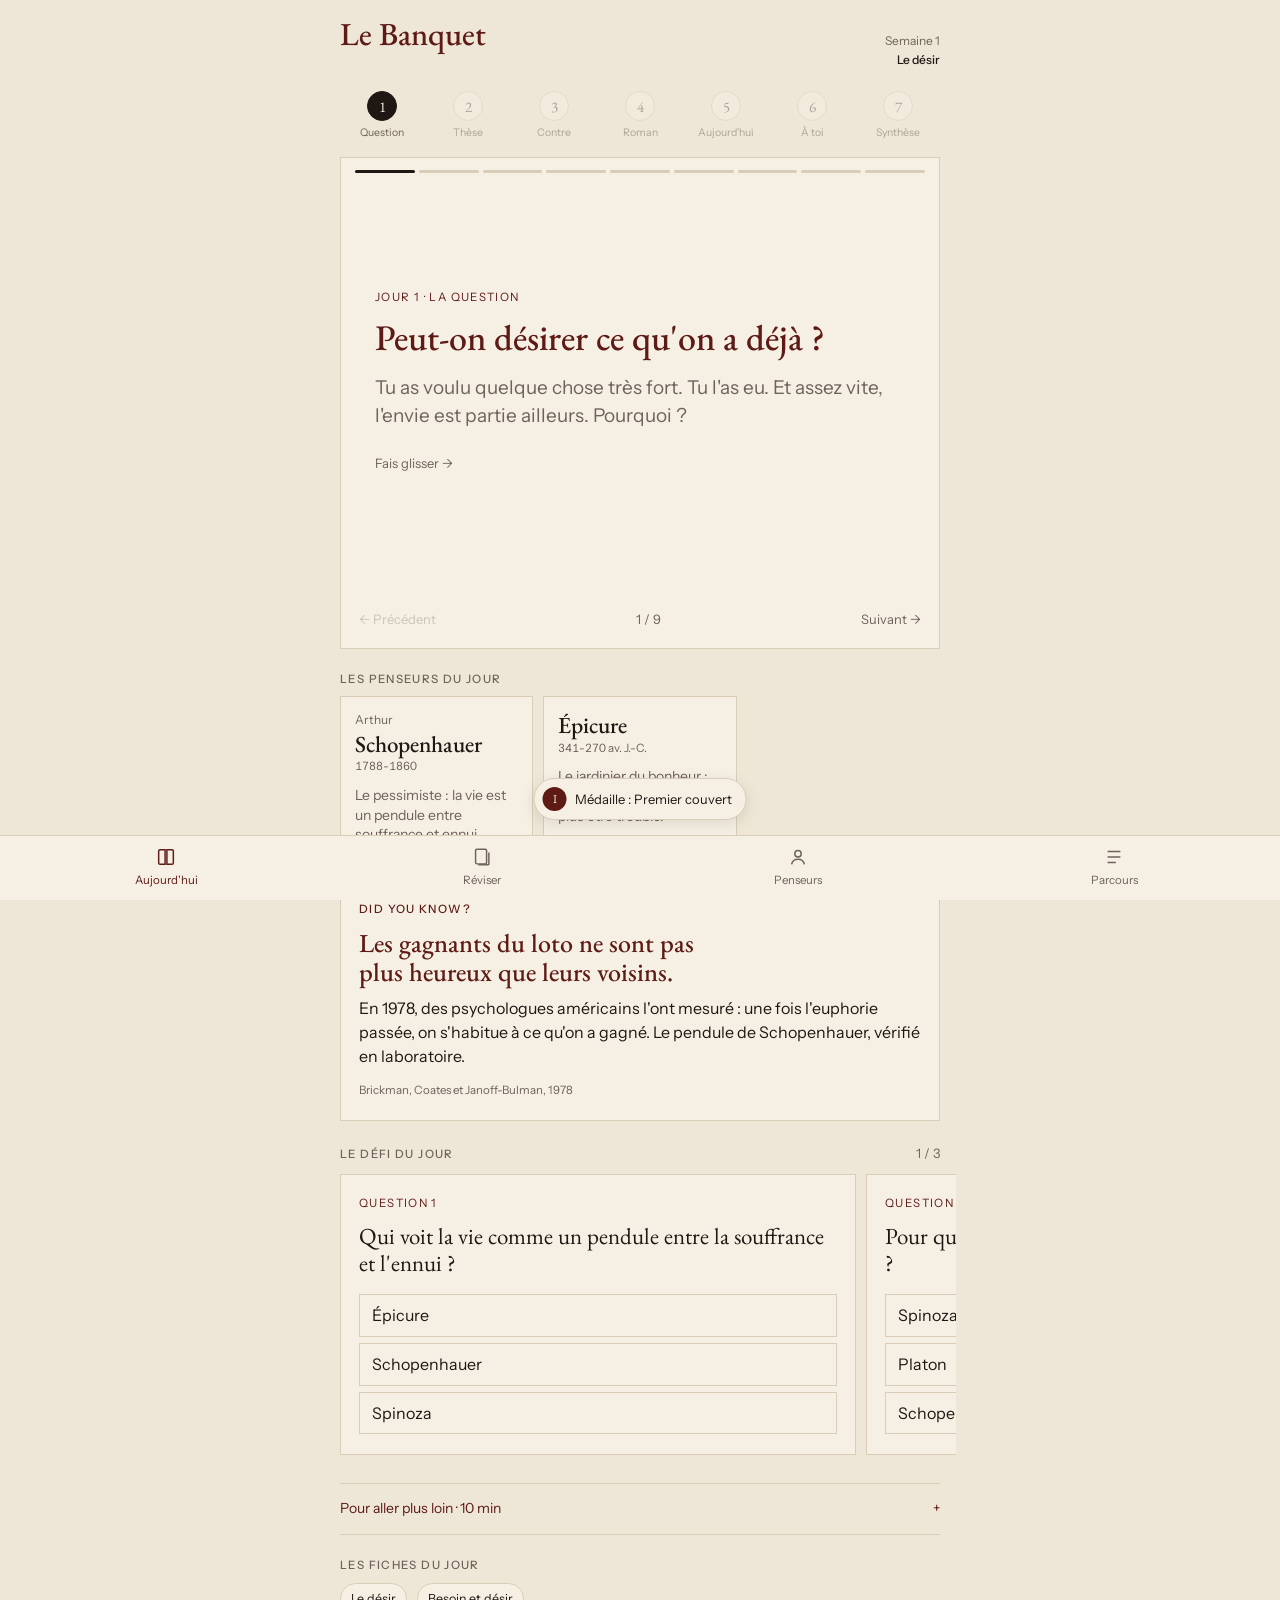
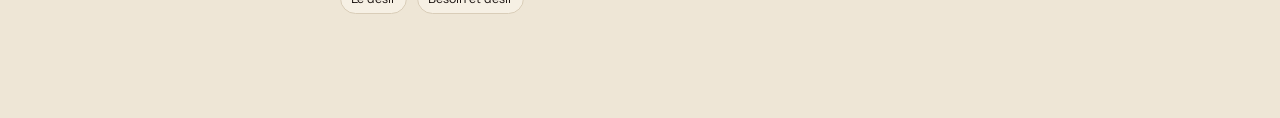
==== commit 34e4e354: "Onglet Parcours avec progression et médailles, ligne de clôture sur la carte du jour Co-Authored-By:" ====
--- a/index.html
+++ b/index.html
@@ -204,7 +204,8 @@
 .wk .n{font-family:var(--display);font-size:20px;color:var(--muted);font-variant-numeric:tabular-nums}
 .wk .nt{font-family:var(--display);font-size:22px;line-height:1.15}
 .wk .qs{font-size:15.5px;color:var(--muted);display:block}
-.dom{font-family:var(--ui);font-size:10.5px;letter-spacing:.1em;text-transform:uppercase;color:var(--accent)}
+.dom{display:block;margin-bottom:2px;font-family:var(--ui);font-size:10.5px;letter-spacing:.1em;text-transform:uppercase;color:var(--accent)}
+.wk .nt,.up .nt{display:block}
 .wk .days{display:flex;flex-wrap:wrap;gap:6px;margin:10px 0 0 calc(2.4em + 10px)}
 .chip{font-family:var(--ui);font-size:12.5px;padding:5px 10px;border:1px solid var(--rule);background:var(--sheet);border-radius:999px;text-align:left}
 .chip.on{border-color:var(--accent);color:var(--accent)}
@@ -262,7 +263,8 @@
 .kpi{border-top:1px solid var(--rule);padding-top:8px;min-width:0}
 .kpi b{display:block;font-family:var(--display);font-weight:500;font-size:28px;line-height:1.05;font-variant-numeric:tabular-nums}
 .kpi span{font-family:var(--ui);font-size:11.5px;color:var(--muted);line-height:1.3;display:block}
-.plite{margin-top:30px}
+.plite{margin-top:24px}
+.closing{display:block;width:100%;text-align:left;background:none;border:0;border-top:1px solid var(--rule);margin-top:30px;padding:14px 0 0}
 .pl-row{display:flex;justify-content:space-between;align-items:center;gap:10px}
 .pl-txt{font-family:var(--ui);font-size:13px;color:var(--muted)}
 .pl-rang{color:var(--ink);font-weight:500}
@@ -317,7 +319,7 @@
   <button role="tab" data-v="jour" aria-selected="true"><svg viewBox="0 0 24 24"><path d="M4 5.5C4 4.7 4.7 4 5.5 4H11v16H5.5c-.8 0-1.5-.7-1.5-1.5z"/><path d="M20 5.5c0-.8-.7-1.5-1.5-1.5H13v16h5.5c.8 0 1.5-.7 1.5-1.5z"/></svg>Aujourd'hui</button>
   <button role="tab" data-v="reviser" aria-selected="false"><svg viewBox="0 0 24 24"><rect x="5" y="3.5" width="12" height="16" rx="1.5"/><path d="M8 20.5h10.5c.6 0 1-.4 1-1V7"/></svg>Réviser<span class="badge" id="due" hidden></span></button>
   <button role="tab" data-v="penseurs" aria-selected="false"><svg viewBox="0 0 24 24"><circle cx="12" cy="8.5" r="3.5"/><path d="M5 20c.8-3.6 3.6-5.5 7-5.5s6.2 1.9 7 5.5"/></svg>Penseurs</button>
-  <button role="tab" data-v="index" aria-selected="false"><svg viewBox="0 0 24 24"><path d="M5 6h14M5 12h14M5 18h9"/></svg>Index</button>
+  <button role="tab" data-v="index" aria-selected="false"><svg viewBox="0 0 24 24"><path d="M5 6h14M5 12h14M5 18h9"/></svg>Parcours</button>
 </nav>
 
 <div class="sheet" id="sheet" hidden><div class="in" id="sheetIn"></div></div>
@@ -444,7 +446,8 @@
      <textarea id="rep" style="${big?"min-height:170px":""}"></textarea>
      <div class="row"><button class="btn" id="save">Garder ma réponse</button><span class="hint" id="st"></span></div></div>`:""}
    ${card.plusLoin?`<div class="block"><details class="loin"><summary>Pour aller plus loin${card.plusLoin.duree?" · "+esc(card.plusLoin.duree):""}</summary><div class="inner">${card.plusLoin.titre?`<p><b>${esc(card.plusLoin.titre)}</b></p>`:""}${paras(card.plusLoin.paragraphes)}${(card.plusLoin.lectures||[]).length?`<p class="label" style="margin-top:14px">À lire</p><ul class="lectures">${card.plusLoin.lectures.map(l=>`<li><b style="font-weight:500">${esc(l.auteur)}</b>, <i>${esc(l.titre)}</i>${l.note?" · "+esc(l.note):""}</li>`).join("")}</ul>`:""}</div></details></div>`:""}
-   ${others.length?`<div class="block"><p class="label">Les fiches du jour</p><div class="row" style="margin-top:0">${others.map(f=>`<button class="chip" data-f="${esc(f.id)}">${esc(f.terme)}</button>`).join("")}</div></div>`:""}`;
+   ${others.length?`<div class="block"><p class="label">Les fiches du jour</p><div class="row" style="margin-top:0">${others.map(f=>`<button class="chip" data-f="${esc(f.id)}">${esc(f.terme)}</button>`).join("")}</div></div>`:""}
+   ${closingHTML(card)}`;
   const sc=$("#slides"), bars=[...host.querySelectorAll(".bars i")];
   const upd=()=>{const i=Math.round(sc.scrollLeft/sc.clientWidth); bars.forEach((b,k)=>b.classList.toggle("on",k<=i)); $("#pos").textContent=`${i+1} / ${sl.length}`; $("#prev").disabled=i===0; $("#next").disabled=i===sl.length-1};
   sc.addEventListener("scroll",()=>requestAnimationFrame(upd),{passive:true});
@@ -453,6 +456,7 @@
   wireQuiz(host,{quiz:card.quiz||[],flashback:card.flashback||[]});
   host.querySelectorAll("[data-f]").forEach(b=>b.onclick=()=>openFiche(b.dataset.f));
   wireDefi(host,card);
+  if($("#closing")) $("#closing").onclick=()=>{S.idx="notions";show("index")};
   if($("#rep")){ const r=S.reponses[card.date]||{}; $("#rep").value=r.texte||""; $("#save").onclick=()=>saveRep(card) }
 }
 
@@ -563,6 +567,12 @@
   if(card && card.date<=today() && !lues.includes(card.date)){ saveStat({lues:[...lues,card.date].slice(-1000)}); checkBadges() }
 }
 function bumpStat(k,n=1){ saveStat({[k]:stat(k)+n}) }
+function closingHTML(card){
+  if(!card||card.date!==today()) return "";
+  const set=new Set(S.stats.jours||[]), t=today(), days=[...Array(7)].map((_,i)=>addDays(t,i-6)), st=streak();
+  const got=S.stats.badges||{}, neuf=BADGES.filter(b=>got[b.id]===t);
+  return `<button class="closing" id="closing"><span class="pl-row"><span class="pl-txt">Carte du jour lue${st>1?` · ${st} jours d'affilée`:""}</span><span class="dots7">${days.map(d=>`<i class="${set.has(d)?"on":""}"></i>`).join("")}</span></span>${neuf.length?`<span class="pl-txt" style="display:block;margin-top:6px">Nouvelle médaille : ${neuf.map(b=>esc(b.n)).join(", ")}</span>`:""}</button>`;
+}
 function progressHTML(){
   const p=progress(), cur=RANGS[p.r], next=RANGS[p.r+1];
   const pct=next?Math.round((p.xp-cur[0])/(next[0]-cur[0])*100):100;
@@ -617,7 +627,7 @@
      ${tile("quiadit","Qui a dit ça ?","Une phrase, une idée : retrouve son auteur.",M.quiadit,"",!(quotes.length&&P.length>=2))}
      ${tile("nom","Le bon nom","Un portrait en trois traits : mets un nom dessus.",M.nom,"",P.length<2)}
      ${tile("qcm","QCM","Concepts, œuvres, distinctions.",M.qcm,"",!qcm.length)}
-</div>${progressHTML()}${badgesHTML()}`;
+</div>`;
   host.querySelectorAll("[data-g]").forEach(b=>b.onclick=()=>startGame(b.dataset.g));
 }
 function optsFrom(correct, P, n=4){
@@ -706,10 +716,11 @@
 /* ---------- Index ---------- */
 function renderIndex(){
   const host=$("#v-index"), keep=document.activeElement&&document.activeElement.id==="lq";
-  let html=`<h2 class="page">Index</h2><div class="seg"><button aria-pressed="${S.idx==="notions"}" data-s="notions">Notions</button><button aria-pressed="${S.idx==="fiches"}" data-s="fiches">Toutes les fiches</button></div>`;
+  let html=`<h2 class="page">Parcours</h2><div class="seg"><button aria-pressed="${S.idx==="notions"}" data-s="notions">Notions</button><button aria-pressed="${S.idx==="fiches"}" data-s="fiches">Toutes les fiches</button></div>`;
   if(S.idx==="notions"){
     const sems=[...S.semaines].sort((a,b)=>b.numero-a.numero), cur=semaineCourante(), t=today();
-    html+=`<p class="label" style="margin-top:22px">Déjà parcourues</p>`;
+    html+=progressHTML()+badgesHTML();
+    html+=`<p class="label" style="margin-top:30px">Déjà parcourues</p>`;
     html+= sems.length? sems.map(s=>{const cs=S.cartes.filter(c=>c.semaine===s.id&&c.date<=t).sort((a,b)=>a.rang-b.rang);
       return `<div class="wk"><div class="h"><span class="n">${String(s.numero).padStart(2,"0")}</span><span><span class="dom">${esc(s.domaine)}${cur&&cur.id===s.id?" · en cours":""}</span><span class="nt">${esc(s.notion)}</span><span class="qs">${esc(s.question)}</span></span></div>
        <div class="days">${cs.map(c=>`<button class="chip" data-d="${c.date}">${c.rang}. ${esc(c.titre)}</button>`).join("")}</div></div>`}).join("") : `<p class="empty">Ta première notion apparaîtra ici.</p>`;
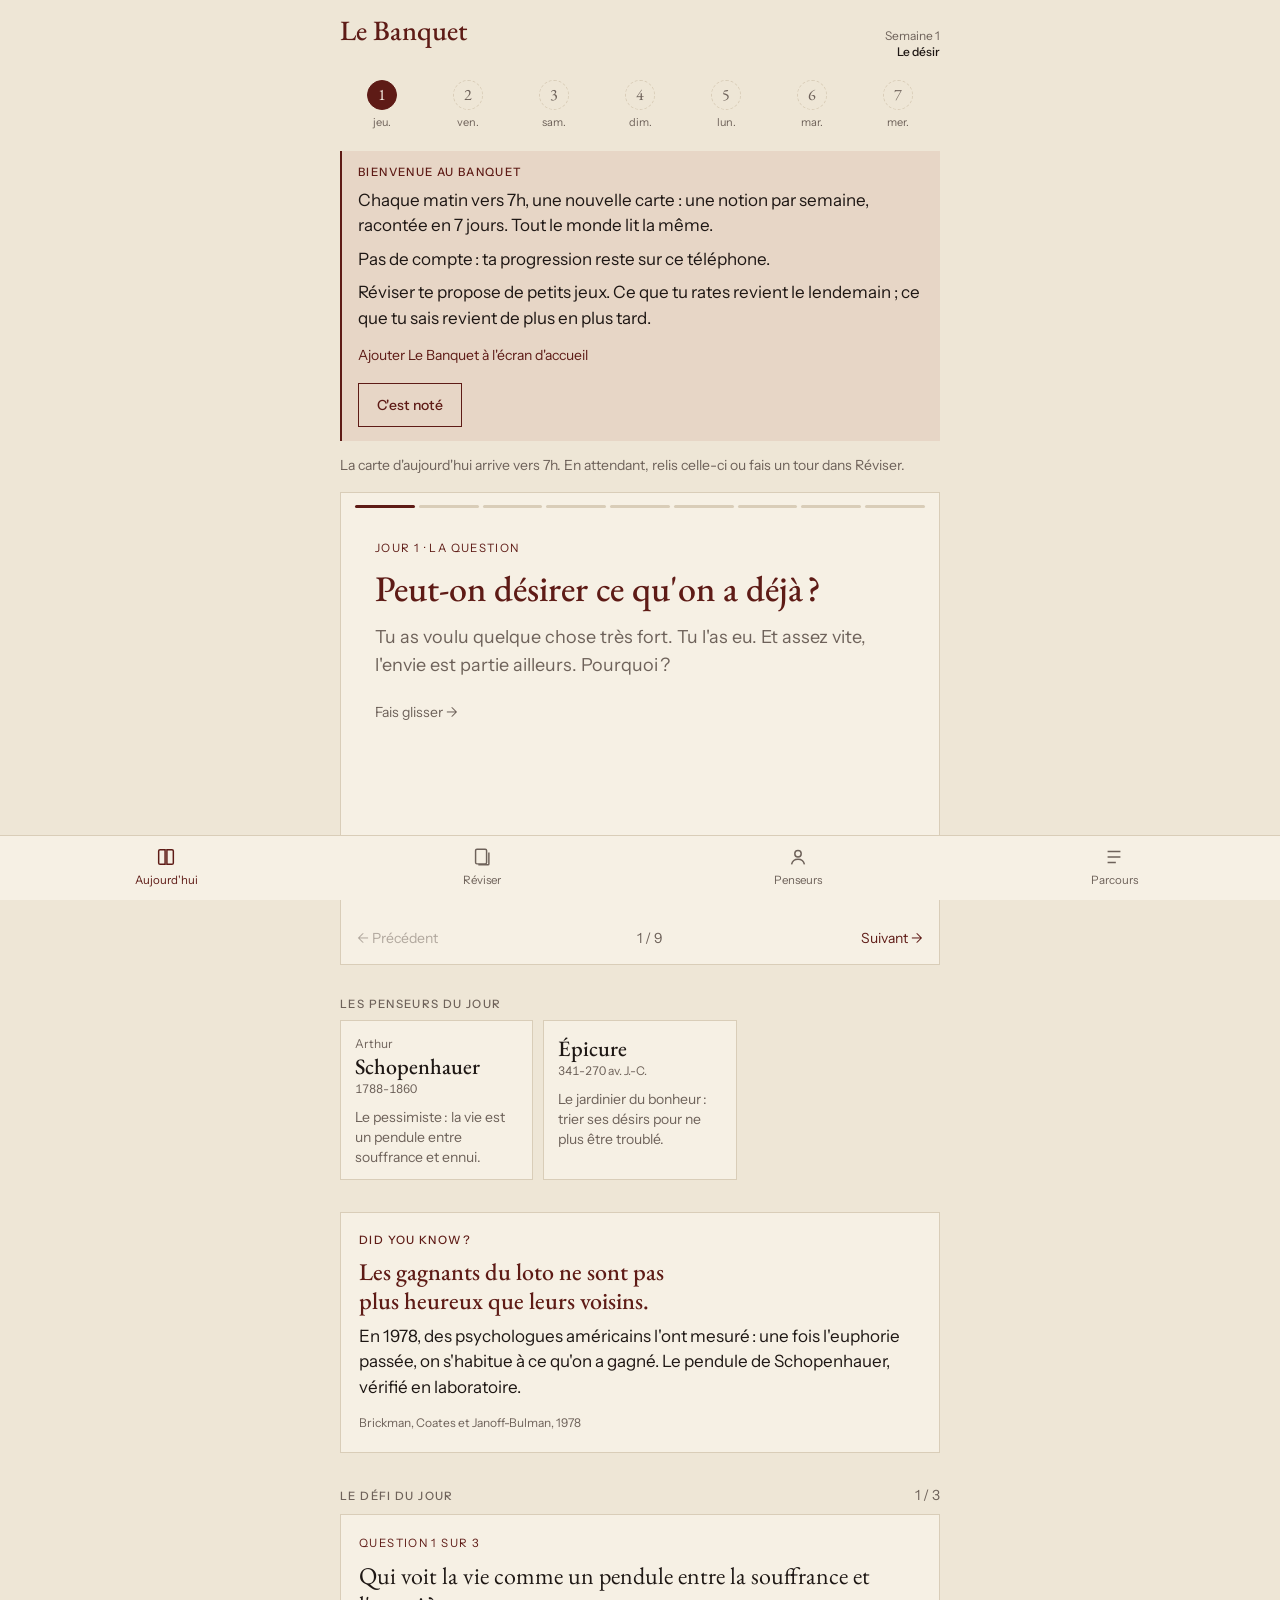
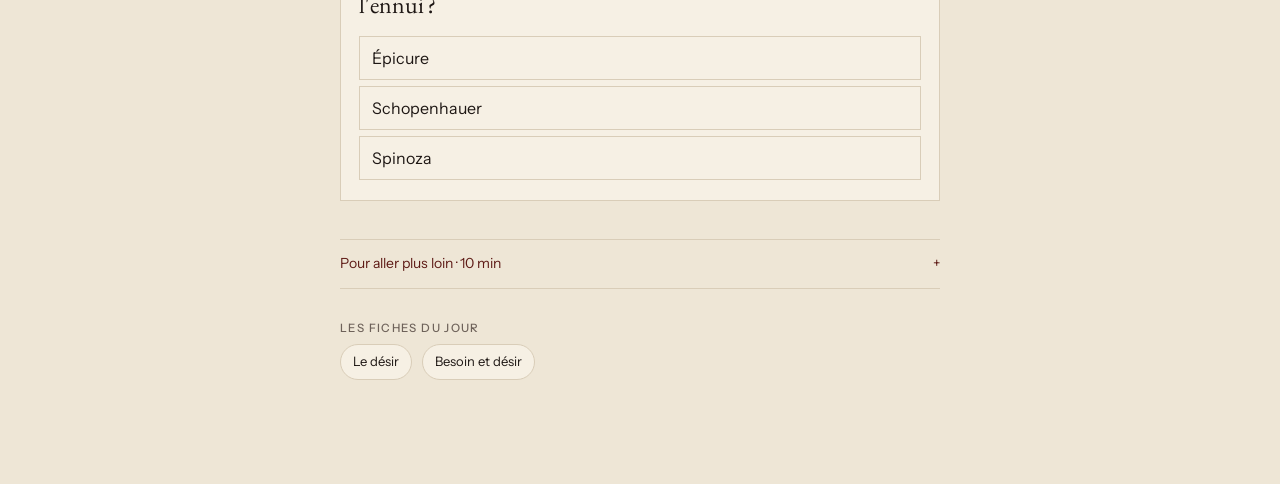
==== commit f34d8162: "Recos des audits UX et UI : accueil, retour, réponses lisibles, mode sombre, lecture comptée au bout" ====
--- a/index.html
+++ b/index.html
@@ -4,296 +4,323 @@
 <meta charset="utf-8">
 <meta name="viewport" content="width=device-width,initial-scale=1,viewport-fit=cover">
 <meta name="robots" content="noindex,nofollow">
-<meta name="theme-color" content="#EEE6D6">
+<meta name="theme-color" content="#EEE6D6" media="(prefers-color-scheme: light)">
+<meta name="theme-color" content="#1A1513" media="(prefers-color-scheme: dark)">
 <title>Le Banquet</title>
 <link rel="icon" href="icon.svg" type="image/svg+xml">
 <link rel="apple-touch-icon" href="icon-180.png">
 <meta name="apple-mobile-web-app-title" content="Le Banquet">
 <meta name="apple-mobile-web-app-capable" content="yes">
 <link rel="preconnect" href="https://fonts.googleapis.com">
-<link rel="stylesheet" href="https://fonts.googleapis.com/css2?family=Bodoni+Moda:ital,opsz,wght@0,6..96,400..700;1,6..96,400..600&family=EB+Garamond:ital,wght@0,400..600;1,400..500&family=Instrument+Sans:wght@400..600&display=swap">
+<link rel="stylesheet" href="https://fonts.googleapis.com/css2?family=EB+Garamond:ital,wght@0,400..500;1,400&family=Instrument+Sans:wght@400..600&display=swap">
 <style>
-/* Layout : mobile d'abord. Une colonne de lecture, la carte du jour en diapositives à faire glisser, une barre d'onglets fixée en bas. */
-:root{
-  padding-top:env(safe-area-inset-top,0px);
-  --paper:#EEE6D6; --sheet:#F6F0E4; --ink:#1E1714; --muted:#6E625A; --rule:#D9CDB8;
-  --accent:#5E1B16; --accent-soft:#E7D6C6; --mark:#8C6526; --mark-soft:#EADCC0; --bad:#9B3B2E; --bad-soft:#F0DAD3;
-  --display:"EB Garamond",Garamond,"Times New Roman",serif;
-  --logo:"Bodoni Moda","Didot","Bodoni 72",Georgia,serif;
-  --body:"Instrument Sans",system-ui,-apple-system,"Segoe UI",sans-serif;
-  --ui:"Instrument Sans",system-ui,-apple-system,"Segoe UI",sans-serif;
-  --nav-h:64px;
-}
-@media (prefers-color-scheme: dark){:root:not([data-theme="light"]){
-  --paper:#1A1513; --sheet:#231C19; --ink:#EEE6D6; --muted:#A99C8F; --rule:#3A302B;
-  --accent:#D99A8C; --accent-soft:#3A2420; --mark:#D9B868; --mark-soft:#332B19; --bad:#E39A8D; --bad-soft:#3A2420; color-scheme:dark}}
-:root[data-theme="dark"]{
-  --paper:#1A1513; --sheet:#231C19; --ink:#EEE6D6; --muted:#A99C8F; --rule:#3A302B;
-  --accent:#D99A8C; --accent-soft:#3A2420; --mark:#D9B868; --mark-soft:#332B19; --bad:#E39A8D; --bad-soft:#3A2420; color-scheme:dark}
-
-*{box-sizing:border-box}
 html{-webkit-text-size-adjust:100%}
 body{margin:0}
 img{max-width:100%}
 [hidden]{display:none!important}
-body{background:var(--paper);color:var(--ink);font-family:var(--body);font-size:17px;line-height:1.55;
+:root{padding-top:env(safe-area-inset-top,0px)}
+/* Le Banquet — mobile d'abord. Une colonne de lecture, la carte du jour en diapositives, une barre d'onglets fixée en bas.
+   Système : 7 tailles de texte, espacements base 4, trois blocs (feuille, note, inversé), deux boutons. */
+:root{
+  --paper:#EEE6D6; --sheet:#F6F0E4; --ink:#1E1714; --muted:#6E625A; --rule:#D9CDB8;
+  --accent:#5E1B16; --on-accent:#F6F0E4; --accent-soft:#E7D6C6; --mark:#7A5520; --bad:#9B3B2E; --bad-soft:#F0DAD3;
+  --inv-bg:#1E1714; --inv-fg:#EEE6D6; --inv-muted:#B8AA9C; --inv-mark:#C9A35E;
+  --idee-bg:#5E1B16; --idee-fg:#F6F0E4;
+  --display:"EB Garamond","Garamond","Iowan Old Style","Palatino Linotype","Book Antiqua",Georgia,serif;
+  --body:"Instrument Sans",ui-sans-serif,system-ui,-apple-system,"Segoe UI",Roboto,sans-serif;
+  --ui:var(--body);
+  --t-display:36px; --t-h1:28px; --t-h2:24px; --t-h3:20px; --t-lead:18px; --t-body:16px; --t-small:14px; --t-label:11.5px;
+  --nav-h:64px;
+}
+@media (prefers-color-scheme: dark){:root:not([data-theme="light"]){
+  --paper:#1A1513; --sheet:#231C19; --ink:#EEE6D6; --muted:#A99C8F; --rule:#3A302B;
+  --accent:#D99A8C; --on-accent:#1A1513; --accent-soft:#33261F; --mark:#D9B868; --bad:#E39A8D; --bad-soft:#40201C;
+  --inv-bg:#2E2420; --inv-fg:#EEE6D6; --inv-muted:#A99C8F; --inv-mark:#D9B868;
+  --idee-bg:#4A1A15; --idee-fg:#EEE6D6; color-scheme:dark}}
+:root[data-theme="dark"]{
+  --paper:#1A1513; --sheet:#231C19; --ink:#EEE6D6; --muted:#A99C8F; --rule:#3A302B;
+  --accent:#D99A8C; --on-accent:#1A1513; --accent-soft:#33261F; --mark:#D9B868; --bad:#E39A8D; --bad-soft:#40201C;
+  --inv-bg:#2E2420; --inv-fg:#EEE6D6; --inv-muted:#A99C8F; --inv-mark:#D9B868;
+  --idee-bg:#4A1A15; --idee-fg:#EEE6D6; color-scheme:dark}
+
+*{box-sizing:border-box}
+body{background:var(--paper);color:var(--ink);font-family:var(--body);font-size:var(--t-body);line-height:1.5;
   padding-left:max(16px,env(safe-area-inset-left,0px));padding-right:max(16px,env(safe-area-inset-right,0px));
   padding-block:0 calc(var(--nav-h) + 40px + env(safe-area-inset-bottom,0px))}
 .wrap{max-width:600px;margin:0 auto}
 button{font:inherit;color:inherit;cursor:pointer;-webkit-tap-highlight-color:transparent}
-:focus-visible{outline:2px solid var(--accent);outline-offset:2px}
-.ui{font-family:var(--ui)}
-.label{font-family:var(--ui);font-size:11.5px;letter-spacing:.12em;text-transform:uppercase;color:var(--muted);font-weight:500;margin:0 0 8px}
-.hint{font-family:var(--ui);font-size:13px;color:var(--muted)}
-h2.page{font-family:var(--display);font-weight:500;font-size:36px;color:var(--accent);line-height:1.1;margin:22px 0 4px}
-
-header.mast{padding-block:18px 2px;display:flex;align-items:baseline;justify-content:space-between;gap:10px}
-.mast h1{font-family:var(--display);font-weight:500;font-size:28px;line-height:1;margin:0;color:var(--accent)}
-.mast h1 i{font-weight:400}
-.mast .sem{font-family:var(--ui);font-size:12px;color:var(--muted);text-align:right}
-
-/* barre d'onglets en bas */
+:focus-visible{outline:2px solid var(--accent);outline-offset:3px}
+.label{font-family:var(--ui);font-size:var(--t-label);line-height:1.3;letter-spacing:.12em;text-transform:uppercase;color:var(--muted);font-weight:500;margin:0 0 8px}
+.hint{font-family:var(--ui);font-size:var(--t-small);color:var(--muted)}
+.sr{position:absolute;width:1px;height:1px;overflow:hidden;clip:rect(0 0 0 0);white-space:nowrap}
+h2.page{font-family:var(--display);font-weight:500;font-size:var(--t-display);color:var(--accent);line-height:1.08;margin:24px 0 8px}
+.page-intro{margin:0 0 4px}
+
+header.mast{padding-block:16px 0;display:flex;align-items:baseline;justify-content:space-between;gap:12px}
+.mast h1{font-family:var(--display);font-weight:500;font-size:var(--t-h1);line-height:1;margin:0;color:var(--accent)}
+.mast .sem{font-family:var(--ui);font-size:12px;line-height:1.35;color:var(--muted);text-align:right}
+.mast .sem b{font-weight:500;color:var(--ink)}
+
+/* barre d'onglets */
 nav.tabs{position:fixed;left:0;right:0;bottom:0;z-index:20;background:var(--sheet);border-top:1px solid var(--rule);
   display:grid;grid-template-columns:repeat(4,1fr);
   padding:0 max(8px,env(safe-area-inset-right,0px)) env(safe-area-inset-bottom,0px) max(8px,env(safe-area-inset-left,0px))}
-nav.tabs button{background:none;border:0;height:var(--nav-h);display:flex;flex-direction:column;align-items:center;justify-content:center;gap:4px;font-family:var(--ui);font-size:11.5px;color:var(--muted);position:relative}
+nav.tabs button{background:none;border:0;height:var(--nav-h);display:flex;flex-direction:column;align-items:center;justify-content:center;gap:4px;font-family:var(--ui);font-size:var(--t-label);color:var(--muted);position:relative}
 nav.tabs svg{width:22px;height:22px;stroke:currentColor;fill:none;stroke-width:1.6}
-nav.tabs button[aria-selected="true"]{color:var(--accent)}
-nav.tabs .badge{position:absolute;top:8px;left:calc(50% + 6px);font-size:10px;background:var(--accent);color:var(--sheet);border-radius:9px;padding:1px 5px;font-variant-numeric:tabular-nums;line-height:1.4}
+nav.tabs button[aria-current="page"]{color:var(--accent)}
+nav.tabs .badge{position:absolute;top:8px;left:calc(50% + 6px);font-size:10px;background:var(--accent);color:var(--on-accent);border-radius:9px;padding:1px 5px;font-variant-numeric:tabular-nums;line-height:1.4}
 
 /* semaine */
-.week{display:grid;grid-template-columns:repeat(7,1fr);gap:2px;margin:16px 0 4px}
-.week button{background:none;border:0;padding:4px 0;display:flex;flex-direction:column;align-items:center;gap:4px;font-family:var(--ui);font-size:10.5px;color:var(--muted);min-width:0}
-.week .dot{width:30px;height:30px;border-radius:50%;border:1px solid var(--rule);display:grid;place-items:center;font-family:var(--display);font-size:15px;background:var(--sheet)}
+.week{display:grid;grid-template-columns:repeat(7,1fr);gap:2px;margin:16px 0 0}
+.week button{background:none;border:0;min-height:56px;padding:4px 0;display:flex;flex-direction:column;align-items:center;gap:4px;font-family:var(--ui);font-size:11px;color:var(--muted);min-width:0}
+.week .dot{width:30px;height:30px;border-radius:50%;border:1px solid var(--rule);display:grid;place-items:center;font-family:var(--display);font-size:16px;background:var(--sheet)}
 .week button.has .dot{border-color:var(--ink);color:var(--ink)}
-.week button.on .dot{background:var(--ink);color:var(--paper);border-color:var(--ink)}
-.week button:disabled{cursor:default;opacity:.5}
-.week .lab{overflow:hidden;text-overflow:ellipsis;white-space:nowrap;max-width:100%}
-
-.banner{display:flex;gap:12px;align-items:center;background:var(--mark-soft);border:1px solid var(--mark);padding:12px 14px;margin-top:14px}
-.banner p{margin:0;font-size:16px;flex:1;min-width:0}
+.week button.on .dot{background:var(--accent);color:var(--on-accent);border-color:var(--accent)}
+.week button.future .dot{border-style:dashed;background:transparent}
+.week-hint{min-height:0;margin:6px 0 0}
+.week-hint:empty{display:none}
+
+/* blocs : feuille, note, inversé */
+.block{margin-top:32px}
+.note{background:var(--accent-soft);border-left:2px solid var(--accent);padding:14px 16px}
+.note p{margin:0 0 8px}
+.note p:last-child{margin-bottom:0}
+.banner{display:flex;gap:12px;align-items:center;margin-top:16px}
+.banner p{margin:0;flex:1;min-width:0}
 .banner b{font-weight:600}
+.intro{margin-top:16px}
+.intro .row{margin-top:12px}
+details.howto summary{cursor:pointer;color:var(--accent);font-family:var(--ui);font-size:var(--t-small);min-height:32px;display:flex;align-items:center}
+details.howto p{font-size:var(--t-small)}
 
 /* deck de diapositives */
-.deck{margin-top:12px;background:var(--sheet);border:1px solid var(--rule);position:relative}
+.deck{margin-top:16px;background:var(--sheet);border:1px solid var(--rule);position:relative}
 .bars{display:flex;gap:4px;padding:12px 14px 0}
 .bars i{flex:1;height:3px;background:var(--rule);border-radius:2px}
-.bars i.on{background:var(--ink)}
+.bars i.on{background:var(--accent)}
 .slides{display:flex;overflow-x:auto;scroll-snap-type:x mandatory;scrollbar-width:none;overscroll-behavior-x:contain}
 .slides::-webkit-scrollbar{display:none}
-.slide{flex:0 0 100%;scroll-snap-align:start;min-height:390px;padding:22px 22px 26px;display:flex;flex-direction:column;justify-content:center;min-width:0}
-.slide .eyebrow{font-family:var(--ui);font-size:11.5px;letter-spacing:.12em;text-transform:uppercase;color:var(--accent);margin:0 0 12px}
-.slide h2{font-family:var(--display);font-weight:500;font-size:36px;line-height:1.08;margin:0 0 16px;text-wrap:balance;color:var(--accent)}
-.slide .accroche{font-size:19px;line-height:1.5;margin:0;color:var(--muted)}
-.slide p.txt{font-size:19px;line-height:1.55;margin:0}
-.slide .num{font-family:var(--display);font-size:40px;color:var(--rule);line-height:1;margin-bottom:10px}
-.slide.quote{background:var(--sheet);color:var(--accent)}
-.slide.quote blockquote{margin:0;font-family:var(--display);font-style:italic;font-weight:700;font-size:28px;line-height:1.2;letter-spacing:-.01em}
-.slide.quote cite{display:block;margin-top:18px;font-style:normal;font-family:var(--ui);font-size:13px;color:var(--ink);text-align:right}
-.slide.ex .kind{align-self:flex-start;font-family:var(--ui);font-size:11.5px;letter-spacing:.1em;text-transform:uppercase;padding:3px 9px;border:1px solid var(--mark);color:var(--mark);margin-bottom:14px}
-.slide.ex h3{font-family:var(--display);font-weight:500;font-size:26px;line-height:1.15;margin:0 0 4px}
-.slide.ex .by{font-family:var(--ui);font-size:13px;color:var(--muted);margin:0 0 14px}
-.slide.idee{background:var(--accent);color:var(--sheet)}
+.slide{flex:0 0 100%;scroll-snap-align:start;min-height:360px;padding:28px 22px 24px;display:flex;flex-direction:column;justify-content:flex-start;min-width:0}
+.slide .eyebrow{font-family:var(--ui);font-size:var(--t-label);letter-spacing:.12em;text-transform:uppercase;color:var(--accent);margin:0 0 12px}
+.slide h2{font-family:var(--display);font-weight:500;font-size:var(--t-display);line-height:1.08;margin:0 0 16px;text-wrap:balance;color:var(--accent)}
+.slide .accroche{font-size:var(--t-lead);line-height:1.55;margin:0;color:var(--muted)}
+.slide p.txt{font-size:var(--t-lead);line-height:1.55;margin:0}
+.slide .num{font-family:var(--display);font-size:32px;color:var(--accent);opacity:.35;line-height:1;margin-bottom:12px}
+.slide.quote{color:var(--accent)}
+.slide.quote blockquote{margin:0;font-family:var(--display);font-style:normal;font-weight:400;font-size:26px;line-height:1.28}
+.slide.quote cite{display:block;margin-top:16px;font-style:normal;font-family:var(--ui);font-size:13px;color:var(--muted);text-align:right}
+.slide.ex .kind{align-self:flex-start;font-family:var(--ui);font-size:var(--t-label);letter-spacing:.1em;text-transform:uppercase;padding:3px 9px;border:1px solid var(--mark);color:var(--mark);margin-bottom:16px}
+.slide.ex h3{font-family:var(--display);font-weight:500;font-size:var(--t-h2);line-height:1.15;margin:0 0 4px}
+.slide.ex .by{font-family:var(--ui);font-size:13px;color:var(--muted);margin:0 0 16px}
+.slide.idee{background:var(--idee-bg);color:var(--idee-fg)}
 .slide.idee .eyebrow{color:inherit;opacity:.8}
-.slide.idee p{font-family:var(--display);font-size:28px;line-height:1.25;margin:0}
-.navbtns{display:flex;justify-content:space-between;align-items:center;padding:0 10px 10px}
-.navbtns button{background:none;border:0;font-family:var(--ui);font-size:13px;color:var(--muted);padding:8px}
-.navbtns button:disabled{opacity:.3}
+.slide.idee p:not(.eyebrow){font-family:var(--display);font-size:26px;line-height:1.3;font-weight:400;margin:0}
+.navbtns{display:flex;justify-content:space-between;align-items:center;padding:0 6px 4px}
+.navbtns button{background:none;border:0;font-family:var(--ui);font-size:var(--t-small);color:var(--accent);min-height:44px;padding:0 10px}
+.navbtns button:disabled{color:var(--muted);opacity:.5}
 
 /* sous le deck */
-.block{margin-top:22px}
-.toi{padding:18px;background:var(--accent-soft)}
 .fait{background:var(--sheet);border:1px solid var(--rule);padding:20px 18px;display:flex;flex-direction:column;gap:6px}
 .fait .label{color:var(--accent);margin:0}
-.fait .ft{font-family:var(--display);font-weight:500;font-size:26px;line-height:1.15;margin:4px 0 2px;color:var(--accent);text-wrap:balance}
-.fait p.tx{margin:0;font-size:16px;line-height:1.5}
-.fait .src{font-family:var(--ui);font-size:11.5px;color:var(--muted);margin:8px 0 0}
+.fait .ft{font-family:var(--display);font-weight:500;font-size:var(--t-h2);line-height:1.2;margin:4px 0 2px;color:var(--accent);text-wrap:balance}
+.fait p.tx{margin:0}
+.fait .src{font-family:var(--ui);font-size:12px;color:var(--muted);margin:8px 0 0}
 .defi-head{display:flex;justify-content:space-between;align-items:baseline}
 .ddeck{display:flex;gap:10px;overflow-x:auto;scroll-snap-type:x mandatory;scrollbar-width:none;margin:0 -16px;padding:2px 16px 6px;scroll-padding:0 16px}
 .ddeck::-webkit-scrollbar{display:none}
 .dcard{flex:0 0 86%;scroll-snap-align:start;background:var(--sheet);border:1px solid var(--rule);padding:20px 18px;min-height:280px;display:flex;flex-direction:column;min-width:0}
-.dcard .n{font-family:var(--ui);font-size:11.5px;letter-spacing:.12em;text-transform:uppercase;color:var(--accent)}
-.dcard .q{font-family:var(--display);font-size:23px;line-height:1.2;margin:10px 0 16px}
-.dcard .opts button{font-size:16px}
-.dcard .res{margin-top:12px;font-size:15px}
-.dcard .res b{font-family:var(--ui);font-size:12px;letter-spacing:.08em;text-transform:uppercase}
-.dcard .go{margin-top:auto;padding-top:14px;align-self:flex-start}
-.dcard.fin{background:var(--ink);color:var(--paper);border-color:var(--ink);justify-content:center;align-items:flex-start}
-.dcard.fin .sc{font-family:var(--display);font-size:72px;line-height:1}
+.dcard:only-of-type,.dcard.solo{flex-basis:100%}
+.dcard .n{font-family:var(--ui);font-size:var(--t-label);letter-spacing:.12em;text-transform:uppercase;color:var(--accent)}
+.dcard .q{font-family:var(--display);font-size:var(--t-h2);line-height:1.2;margin:10px 0 16px}
+.dcard .res{margin-top:12px;font-size:var(--t-small);line-height:1.45}
+.dcard .go{margin-top:auto;align-self:flex-start}
+.dcard .res + .go{margin-top:16px}
+.dcard.fin .sc{font-family:var(--display);font-size:64px;line-height:1;color:var(--accent);margin-top:8px}
+.dcard.fin .sc small{font-size:24px;color:var(--muted)}
 .dcard.fin p{margin:8px 0 0}
-
-.toi .q{font-size:20px;margin:0 0 12px;line-height:1.35}
-textarea,input[type=search],input[type=text]{width:100%;font:inherit;font-size:17px;color:var(--ink);background:var(--sheet);border:1px solid var(--rule);padding:10px 12px}
+.toi .q{font-family:var(--display);font-size:var(--t-h3);margin:0 0 12px;line-height:1.3}
+textarea,input[type=search],input[type=text]{width:100%;font:inherit;font-size:var(--t-body);color:var(--ink);background:var(--sheet);border:1px solid var(--rule);padding:10px 12px;min-height:44px}
 textarea{min-height:90px;resize:vertical}
 .row{display:flex;gap:10px;flex-wrap:wrap;align-items:center;margin-top:10px}
-.btn{font-family:var(--ui);font-size:14px;padding:10px 14px;border:1px solid var(--ink);background:var(--ink);color:var(--paper)}
-.btn.ghost{background:transparent;color:var(--ink)}
-.btn:disabled{opacity:.5;cursor:default}
-.reply{margin-top:14px;white-space:pre-wrap;font-size:17px;border-left:2px solid var(--accent);padding-left:14px}
+
+/* deux boutons */
+.btn{display:inline-flex;align-items:center;justify-content:center;font:500 14px/1 var(--ui);letter-spacing:.02em;min-height:44px;padding:0 18px;
+  background:var(--accent);color:var(--on-accent);border:1px solid var(--accent);border-radius:0}
+.btn:hover{background:color-mix(in srgb,var(--accent) 88%,var(--ink))}
+.btn:active{transform:translateY(1px)}
+.btn.ghost{background:transparent;color:var(--accent);border-color:currentColor}
+.btn:disabled{background:transparent;color:var(--muted);border:1px dashed var(--rule);cursor:default}
+.reply{margin-top:14px;white-space:pre-wrap;border-left:2px solid var(--accent);padding-left:14px}
 .reply:empty{display:none}
-details.loin{border-top:1px solid var(--rule);border-bottom:1px solid var(--rule);padding:14px 0}
-details.loin summary{cursor:pointer;list-style:none;display:flex;justify-content:space-between;font-family:var(--ui);font-size:14px;color:var(--accent)}
+details.loin{border-top:1px solid var(--rule);border-bottom:1px solid var(--rule)}
+details.loin summary{cursor:pointer;list-style:none;display:flex;justify-content:space-between;align-items:center;min-height:48px;font-family:var(--ui);font-size:var(--t-small);color:var(--accent)}
 details.loin summary::-webkit-details-marker{display:none}
 details.loin summary::after{content:"+"}
 details.loin[open] summary::after{content:"–"}
-details.loin .inner{margin-top:12px}
+details.loin .inner{padding-bottom:16px}
 details.loin p{margin:0 0 12px}
-.lectures{list-style:none;padding:0;margin:12px 0 0;display:grid;gap:8px;font-size:16px}
+.lectures{list-style:none;padding:0;margin:12px 0 0;display:grid;gap:8px}
 
 /* mini-cartes de penseurs */
 .people{display:grid;grid-template-columns:repeat(auto-fill,minmax(150px,1fr));gap:10px}
 .pcard{background:var(--sheet);border:1px solid var(--rule);padding:14px 14px 12px;text-align:left;display:flex;flex-direction:column;gap:2px;min-width:0}
 .pcard .fn{font-family:var(--ui);font-size:12px;color:var(--muted)}
-.pcard .ln{font-family:var(--display);font-size:23px;line-height:1.05;font-weight:500;overflow-wrap:anywhere}
-.pcard .d{font-family:var(--ui);font-size:11.5px;color:var(--muted);font-variant-numeric:tabular-nums}
-.pcard .mot{font-size:14px;margin-top:8px;line-height:1.4;color:var(--muted)}
+.pcard .ln{font-family:var(--display);font-size:22px;line-height:1.05;font-weight:500;overflow-wrap:anywhere}
+.pcard .d{font-family:var(--ui);font-size:12px;color:var(--muted);font-variant-numeric:tabular-nums}
+.pcard .mot{font-size:var(--t-small);margin-top:8px;line-height:1.4;color:var(--muted)}
 
 /* synthèse et quiz */
-.duel{display:grid;gap:8px}
-.duel .pos{background:var(--sheet);border:1px solid var(--rule);padding:12px 14px}
-.duel .pos b{font-family:var(--display);font-weight:500;font-size:19px;display:block}
-.qblock{display:grid;gap:18px}
-.qq{font-weight:500;margin:0 0 8px;font-size:18px}
+.duel{display:grid;gap:0}
+.duel .pos{border-bottom:1px solid var(--rule);padding:12px 0}
+.duel .pos b{font-family:var(--display);font-weight:500;font-size:var(--t-h3);display:block}
+.qblock{display:grid;gap:20px}
+.qq{font-weight:500;margin:0 0 8px;font-size:var(--t-lead)}
 .opts{display:grid;gap:6px}
-.opts button{text-align:left;background:var(--sheet);border:1px solid var(--rule);padding:10px 12px;font-size:17px;line-height:1.3}
-.opts button.ok{border-color:var(--accent);background:var(--accent-soft)}
-.opts button.ko{border-color:var(--bad);background:var(--bad-soft)}
-.ex{font-size:15.5px;color:var(--muted);margin:8px 0 0}
+.opts button{display:flex;justify-content:space-between;align-items:center;gap:10px;text-align:left;background:var(--sheet);border:1px solid var(--rule);min-height:44px;padding:10px 12px;font-size:var(--t-body);line-height:1.3}
+.opts button.ok{border:1.5px solid var(--ink);background:var(--sheet);font-weight:500}
+.opts button.ok::after{content:"✓";color:var(--accent);font-weight:600}
+.opts button.ko{border-color:var(--bad);background:var(--bad-soft);color:var(--muted);text-decoration:line-through;text-decoration-thickness:1px}
+.opts button.ko::after{content:"✕";color:var(--bad);text-decoration:none}
+.opts button:disabled{cursor:default}
+.opts button:disabled:not(.ok):not(.ko){opacity:.55}
+.ex{font-size:var(--t-small);color:var(--muted);margin:8px 0 0}
+.verdict{font-family:var(--ui);font-weight:600}
+.verdict.good{color:var(--accent)}
+.verdict.bad{color:var(--bad)}
 
 /* réviser */
-.games{display:grid;grid-template-columns:1fr 1fr;gap:10px;margin-top:14px}
-.game{background:var(--sheet);border:1px solid var(--rule);padding:16px 14px;text-align:left;display:flex;flex-direction:column;gap:6px;min-height:120px;min-width:0}
-.game .gt{font-family:var(--display);font-size:21px;line-height:1.1}
-.game .gd{font-size:15px;color:var(--muted);line-height:1.3}
-.game .gc{margin-top:auto;font-family:var(--ui);font-size:12px;color:var(--accent)}
-.game.wide{grid-column:1 / -1;background:var(--ink);color:var(--paper);border-color:var(--ink)}
-.game.wide .gd{color:inherit;opacity:.75}
-.game.wide .gc{color:var(--mark)}
-.game:disabled{opacity:.45;cursor:default}
+.games{display:grid;grid-template-columns:1fr 1fr;gap:10px;margin-top:20px}
+.game{background:var(--sheet);border:1px solid var(--rule);padding:16px;text-align:left;display:flex;flex-direction:column;gap:6px;min-height:150px;min-width:0}
+.game .gt{font-family:var(--display);font-size:var(--t-h3);line-height:1.1;color:var(--ink)}
+.game .gd{font-size:var(--t-small);color:var(--muted);line-height:1.35;display:-webkit-box;-webkit-line-clamp:2;-webkit-box-orient:vertical;overflow:hidden}
+.game .mbar{margin-top:auto}
+.game .mtx{font-family:var(--ui);font-size:12px;color:var(--muted)}
+.game .mtx b{color:var(--ink);font-weight:600}
+.game.wide{grid-column:1 / -1;min-height:0}
+.game.wide .gt{color:var(--accent);font-size:var(--t-h2)}
+.game.wide .gc{font-family:var(--ui);font-size:12px;color:var(--accent);margin-top:6px}
+.game:disabled{background:transparent;border-style:dashed;cursor:default}
+.game:disabled .gt{color:var(--muted)}
+.game:disabled .mbar{visibility:hidden}
+.lock{margin:20px 0 0;padding:12px 0;border-top:1px solid var(--rule);border-bottom:1px solid var(--rule)}
 .play{margin-top:16px}
 .play .top{display:flex;justify-content:space-between;align-items:center}
-.play .top button{background:none;border:0;font-family:var(--ui);font-size:13px;color:var(--muted);padding:6px 0}
-.prog{height:3px;background:var(--rule);margin:8px 0 16px}
+.play .top button{background:none;border:0;font-family:var(--ui);font-size:var(--t-small);color:var(--accent);min-height:44px;padding:0}
+.prog{height:3px;background:var(--rule);margin:4px 0 16px}
 .prog i{display:block;height:100%;background:var(--accent);transition:width .3s}
 .qcard{background:var(--sheet);border:1px solid var(--rule);padding:22px 18px;min-height:300px;display:flex;flex-direction:column}
-.qcard .kind{font-family:var(--ui);font-size:11.5px;letter-spacing:.12em;text-transform:uppercase;color:var(--accent);margin-bottom:12px}
-.qcard .prompt{font-family:var(--display);font-size:25px;line-height:1.25;margin:0 0 18px}
-.qcard .prompt.it{font-style:italic}
-.qcard .src{font-family:var(--ui);font-size:12.5px;color:var(--muted);margin:-10px 0 16px}
+.qcard .kind{font-family:var(--ui);font-size:var(--t-label);letter-spacing:.12em;text-transform:uppercase;color:var(--accent);margin-bottom:12px}
+.qcard .prompt{font-family:var(--display);font-size:var(--t-h2);line-height:1.25;margin:0 0 18px}
+.qcard .src{font-family:var(--ui);font-size:13px;color:var(--muted);margin:-10px 0 16px}
+.qcard .ask{font-size:var(--t-body);color:var(--muted);margin:0 0 8px}
 .qcard .terme{font-family:var(--display);font-size:34px;line-height:1.1;margin:4px 0 8px}
 .qcard .back{border-top:1px solid var(--rule);padding-top:14px;margin-top:14px}
 .qcard .back p{margin:0 0 8px}
+.qcard .back .formule{font-family:var(--display);font-size:var(--t-h3);color:var(--accent)}
 .qcard .acts{margin-top:auto;padding-top:18px}
-.feedback{margin-top:12px;font-size:16px}
-.feedback b{font-family:var(--ui);font-size:13px;letter-spacing:.06em;text-transform:uppercase}
-.score{text-align:center;padding:30px 10px}
-.score .big{font-family:var(--display);font-size:64px;line-height:1}
-.empty{color:var(--muted);font-style:italic;margin:18px 0}
+.feedback{margin-top:14px;line-height:1.45}
+.feedback .who{display:block;font-family:var(--display);font-size:var(--t-h3);margin:2px 0 4px}
+.score{background:var(--sheet);border:1px solid var(--rule);padding:22px 18px}
+.score .big{font-family:var(--display);font-size:64px;line-height:1;color:var(--accent);margin:6px 0 10px}
+.score .big small{font-size:24px;color:var(--muted)}
+.score p{margin:0 0 6px}
+.empty{color:var(--muted);margin:18px 0}
 
 /* penseurs */
 .era{margin-top:24px}
-.era h3{font-family:var(--ui);font-size:11.5px;letter-spacing:.12em;text-transform:uppercase;color:var(--muted);font-weight:500;margin:0 0 10px;display:flex;gap:10px;align-items:center}
+.era h3{font-family:var(--ui);font-size:var(--t-label);letter-spacing:.12em;text-transform:uppercase;color:var(--muted);font-weight:500;margin:0 0 10px;display:flex;gap:10px;align-items:center}
 .era h3::after{content:"";flex:1;height:1px;background:var(--rule)}
 
-/* index */
-.seg{display:grid;grid-template-columns:1fr 1fr;border:1px solid var(--ink);margin-top:14px}
-.seg button{background:none;border:0;padding:9px;font-family:var(--ui);font-size:14px}
-.seg button[aria-pressed="true"]{background:var(--ink);color:var(--paper)}
+/* parcours */
+.seg{display:flex;gap:20px;border-bottom:1px solid var(--rule);margin-top:16px}
+.seg button{background:none;border:0;border-bottom:2px solid transparent;margin-bottom:-1px;min-height:44px;padding:0;font-family:var(--ui);font-size:var(--t-small);color:var(--muted)}
+.seg button[aria-pressed="true"]{color:var(--accent);border-bottom-color:var(--accent)}
 .wk{border-bottom:1px solid var(--rule);padding:14px 0}
 .wk .h{display:grid;grid-template-columns:2.4em minmax(0,1fr);gap:10px;align-items:baseline}
-.wk .n{font-family:var(--display);font-size:20px;color:var(--muted);font-variant-numeric:tabular-nums}
-.wk .nt{font-family:var(--display);font-size:22px;line-height:1.15}
-.wk .qs{font-size:15.5px;color:var(--muted);display:block}
-.dom{display:block;margin-bottom:2px;font-family:var(--ui);font-size:10.5px;letter-spacing:.1em;text-transform:uppercase;color:var(--accent)}
-.wk .nt,.up .nt{display:block}
+.wk .n{font-family:var(--display);font-size:var(--t-h3);color:var(--muted);font-variant-numeric:tabular-nums}
+.wk .nt,.up .nt{display:block;font-family:var(--display);font-size:22px;line-height:1.15}
+.wk .qs,.up .qs{font-size:var(--t-small);color:var(--muted);display:block}
+.dom{display:block;margin-bottom:2px;font-family:var(--ui);font-size:var(--t-label);letter-spacing:.1em;text-transform:uppercase;color:var(--accent)}
 .wk .days{display:flex;flex-wrap:wrap;gap:6px;margin:10px 0 0 calc(2.4em + 10px)}
-.chip{font-family:var(--ui);font-size:12.5px;padding:5px 10px;border:1px solid var(--rule);background:var(--sheet);border-radius:999px;text-align:left}
-.chip.on{border-color:var(--accent);color:var(--accent)}
-.pick{font-family:var(--ui);font-size:12.5px;padding:6px 10px;border:1px solid var(--rule);background:var(--sheet);white-space:nowrap}
-.pick[aria-pressed="true"]{background:var(--accent);color:var(--sheet);border-color:var(--accent)}
+.chip{display:inline-flex;align-items:center;font-family:var(--ui);font-size:13px;min-height:36px;padding:0 12px;border:1px solid var(--rule);background:var(--sheet);border-radius:999px;text-align:left}
+.pick{font-family:var(--ui);font-size:13px;min-height:36px;padding:0 10px;border:1px solid var(--rule);background:var(--sheet);white-space:nowrap}
+.pick[aria-pressed="true"]{background:var(--accent);color:var(--on-accent);border-color:var(--accent)}
 .up{display:grid;grid-template-columns:minmax(0,1fr) auto;gap:10px;align-items:center;padding:12px 0;border-bottom:1px solid var(--rule)}
-.up .nt{font-family:var(--display);font-size:20px;line-height:1.15}
-.up .qs{font-size:15px;color:var(--muted);display:block}
 .filters{display:flex;gap:6px;flex-wrap:wrap;margin:12px 0 4px}
-.filters button{font-family:var(--ui);font-size:12.5px;padding:5px 10px;border:1px solid var(--rule);background:transparent;border-radius:999px;color:var(--muted)}
-.filters button[aria-pressed="true"]{background:var(--ink);color:var(--paper);border-color:var(--ink)}
+.filters button{font-family:var(--ui);font-size:13px;min-height:36px;padding:0 12px;border:1px solid var(--rule);background:transparent;border-radius:999px;color:var(--muted)}
+.filters button[aria-pressed="true"]{background:var(--accent);color:var(--on-accent);border-color:var(--accent)}
 .az{list-style:none;padding:0;margin:8px 0 0}
-.az li button{width:100%;background:none;border:0;border-bottom:1px solid var(--rule);padding:12px 0;display:flex;justify-content:space-between;gap:10px;align-items:baseline;text-align:left}
-.az .t{font-family:var(--display);font-size:20px}
-.az .k{font-family:var(--ui);font-size:11.5px;color:var(--muted);white-space:nowrap}
+.az li button{width:100%;background:none;border:0;border-bottom:1px solid var(--rule);min-height:48px;padding:12px 0;display:flex;justify-content:space-between;gap:10px;align-items:baseline;text-align:left}
+.az .t{font-family:var(--display);font-size:var(--t-h3)}
+.az .k{font-family:var(--ui);font-size:12px;color:var(--muted);white-space:nowrap}
 .status{font-family:var(--ui);font-size:13px;color:var(--muted);margin-top:8px;min-height:1.2em}
-
-/* fiche détaillée (feuille plein écran) */
+details.how{margin-top:32px;border-top:1px solid var(--rule);border-bottom:1px solid var(--rule)}
+details.how summary{cursor:pointer;list-style:none;min-height:48px;display:flex;align-items:center;justify-content:space-between;font-family:var(--ui);font-size:var(--t-small);color:var(--accent)}
+details.how summary::-webkit-details-marker{display:none}
+details.how summary::after{content:"+"}
+details.how[open] summary::after{content:"–"}
+details.how .inner{padding-bottom:14px}
+details.how p{margin:0 0 10px}
+
+/* fiche plein écran */
 .sheet{position:fixed;inset:0;z-index:30;background:var(--paper);overflow-y:auto;
-  padding:calc(env(safe-area-inset-top,0px) + 12px) max(16px,env(safe-area-inset-right,0px)) calc(env(safe-area-inset-bottom,0px) + 40px) max(16px,env(safe-area-inset-left,0px))}
+  padding:0 max(16px,env(safe-area-inset-right,0px)) calc(env(safe-area-inset-bottom,0px) + 40px) max(16px,env(safe-area-inset-left,0px))}
 .sheet .in{max-width:600px;margin:0 auto}
-.sheet .close{background:none;border:0;font-family:var(--ui);font-size:14px;color:var(--accent);padding:8px 0}
-.idcard{background:var(--ink);color:var(--paper);padding:22px 20px;margin-top:8px}
-.idcard .fn{font-family:var(--ui);font-size:13px;opacity:.75}
+.sheet .closebar{position:sticky;top:0;z-index:2;background:var(--paper);padding-top:env(safe-area-inset-top,0px);margin:0 -2px}
+.sheet .close{background:none;border:0;font-family:var(--ui);font-size:var(--t-small);color:var(--accent);min-height:44px;padding:0 2px}
+.idcard{background:var(--inv-bg);color:var(--inv-fg);padding:22px 20px;margin-top:4px}
+.idcard .fn{font-family:var(--ui);font-size:13px;color:var(--inv-muted)}
 .idcard .ln{font-family:var(--display);font-size:46px;line-height:1;font-weight:500;overflow-wrap:anywhere}
-.idcard .meta{display:flex;flex-wrap:wrap;gap:6px 14px;font-family:var(--ui);font-size:12.5px;opacity:.8;margin-top:10px}
-.idcard .mot{font-size:16px;line-height:1.45;margin-top:14px;color:var(--mark)}
-.sec{margin-top:22px}
+.idcard .ln.small{font-size:var(--t-display)}
+.idcard .meta{display:flex;flex-wrap:wrap;gap:6px 14px;font-family:var(--ui);font-size:13px;color:var(--inv-muted);margin-top:10px}
+.idcard .mot{font-size:var(--t-body);line-height:1.45;margin-top:14px;color:var(--inv-mark)}
+.sec{margin-top:24px}
 .sec p{margin:0 0 10px}
+.prose p{max-width:34em}
 .theses{list-style:none;padding:0;margin:0;display:grid;gap:8px}
 .theses li{padding-left:16px;position:relative}
 .theses li::before{content:"";position:absolute;left:0;top:.7em;width:7px;height:1px;background:var(--accent)}
 .cit{margin:0 0 12px;padding-left:14px;border-left:1px solid var(--ink)}
-.cit p{font-style:italic;margin:0;font-size:19px}
+.cit p{font-family:var(--display);font-style:normal;margin:0;font-size:var(--t-h3);line-height:1.3}
 .cit span{font-family:var(--ui);font-size:12px;color:var(--muted)}
-.memo{background:var(--mark-soft);padding:14px 16px}
-.memo p{margin:0}
-.rel{display:grid;gap:6px}
-.rel button{background:var(--sheet);border:1px solid var(--rule);padding:10px 12px;text-align:left;font-size:16px}
-.rel b{font-family:var(--ui);font-size:11px;letter-spacing:.08em;text-transform:uppercase;color:var(--accent);display:block;font-weight:500}
-.pop{display:grid;gap:8px}
-.pop div{background:var(--sheet);border:1px solid var(--rule);padding:10px 12px;font-size:16px}
-.pop i{font-family:var(--ui);font-style:normal;font-size:11px;letter-spacing:.08em;text-transform:uppercase;color:var(--mark);display:block}
-.notice{font-family:var(--ui);font-size:14px;color:var(--muted);margin:24px 0}
-@media (min-width:700px){ body{font-size:19px} .slide{min-height:420px;padding:30px 34px} .mast h1{font-size:32px} }
-
-/* progression et accomplissements */
-.prog-card{background:var(--sheet);border:1px solid var(--rule);padding:20px 18px;margin-top:16px}
-.prog-top{display:flex;justify-content:space-between;align-items:flex-end;gap:12px}
-.rang{font-family:var(--display);font-weight:500;font-size:30px;line-height:1;color:var(--accent)}
-.xp{font-family:var(--ui);font-size:12.5px;color:var(--muted);text-align:right;font-variant-numeric:tabular-nums}
-.bar{height:6px;background:var(--rule);border-radius:3px;margin:12px 0 6px;overflow:hidden}
-.bar i{display:block;height:100%;background:var(--accent);border-radius:3px}
-.kpis{display:grid;grid-template-columns:repeat(3,1fr);gap:8px;margin-top:16px}
-.kpi{border-top:1px solid var(--rule);padding-top:8px;min-width:0}
-.kpi b{display:block;font-family:var(--display);font-weight:500;font-size:28px;line-height:1.05;font-variant-numeric:tabular-nums}
-.kpi span{font-family:var(--ui);font-size:11.5px;color:var(--muted);line-height:1.3;display:block}
+.rows{border-top:1px solid var(--rule)}
+.rowline{display:block;width:100%;text-align:left;background:none;border:0;border-bottom:1px solid var(--rule);padding:12px 0;min-height:48px}
+.rowline .k{display:block;font-family:var(--ui);font-size:var(--t-label);letter-spacing:.08em;text-transform:uppercase;color:var(--accent);font-weight:500}
+.rowline .v{font-family:var(--display);font-size:var(--t-h3)}
+.rowline .s{color:var(--muted);font-size:var(--t-small)}
+.rowline.later .v{color:var(--muted)}
+.notice{font-family:var(--ui);font-size:var(--t-small);color:var(--muted);margin:24px 0}
+
+/* progression et médailles */
 .plite{margin-top:24px}
-.closing{display:block;width:100%;text-align:left;background:none;border:0;border-top:1px solid var(--rule);margin-top:30px;padding:14px 0 0}
+.closing{display:block;width:100%;text-align:left;background:none;border:0;border-top:1px solid var(--rule);margin-top:32px;padding:14px 0 0;min-height:44px}
 .pl-row{display:flex;justify-content:space-between;align-items:center;gap:10px}
 .pl-txt{font-family:var(--ui);font-size:13px;color:var(--muted)}
 .pl-rang{color:var(--ink);font-weight:500}
-.bar.hair{height:1px;margin:8px 0 8px;border-radius:0}
+.bar{height:6px;background:var(--rule);overflow:hidden}
+.bar i{display:block;height:100%;background:var(--accent)}
+.bar.hair{height:1px;margin:8px 0}
 .dots7{display:inline-flex;gap:4px;flex:none}
 .dots7 i{width:6px;height:6px;border-radius:50%;background:var(--rule)}
 .dots7 i.on{background:var(--accent)}
-.mbar{display:block;height:3px;background:var(--rule);border-radius:2px;margin-top:10px;overflow:hidden}
+.mbar{display:flex;height:3px;background:var(--rule);border-radius:2px;margin-top:10px;overflow:hidden}
 .mbar i{display:block;height:100%;background:var(--accent)}
-.mtx{font-family:var(--ui);font-size:12px;color:var(--muted)}
-.mtx b{color:var(--ink);font-weight:600}
+.mbar i.half{background:var(--accent);opacity:.35}
 details.more .s-open{display:none}
 details.more[open] .s-open{display:inline}
 details.more[open] .s-closed{display:none}
-.week7{display:grid;grid-template-columns:repeat(7,1fr);gap:6px;margin-top:18px;text-align:center}
-.week7 .d{font-family:var(--ui);font-size:11px;color:var(--muted);text-transform:uppercase;letter-spacing:.06em}
-.week7 .c{width:30px;height:30px;margin:4px auto 0;border-radius:50%;border:1px solid var(--rule);display:grid;place-items:center;font-family:var(--ui);font-size:12px;color:var(--muted);font-variant-numeric:tabular-nums}
-.week7 .c.on{background:var(--accent);border-color:var(--accent);color:var(--sheet)}
-.week7 .c.today{box-shadow:0 0 0 2px var(--paper),0 0 0 3px var(--ink)}
 .badges{display:flex;flex-wrap:wrap;gap:6px;margin-top:10px}
-.bchip{display:inline-flex;align-items:center;gap:6px;font-family:var(--ui);font-size:12.5px;padding:4px 10px 4px 4px;border:1px solid var(--rule);border-radius:999px;background:var(--sheet);color:var(--ink)}
-.bchip .medal{flex:none;width:20px;height:20px;border-radius:50%;display:grid;place-items:center;font-family:var(--display);font-size:11px;background:var(--accent);color:var(--sheet)}
+.bchip{display:inline-flex;align-items:center;gap:6px;font-family:var(--ui);font-size:13px;padding:4px 10px 4px 4px;border:1px solid var(--rule);border-radius:999px;background:var(--sheet);color:var(--ink)}
+.bchip .medal{flex:none;width:20px;height:20px;border-radius:50%;display:grid;place-items:center;font-family:var(--display);font-size:11px;background:var(--accent);color:var(--on-accent)}
 .bchip.locked{color:var(--muted);background:transparent;border-style:dashed}
 .bchip.locked .medal{background:transparent;color:var(--muted);border:1px dashed var(--rule)}
 details.more{margin-top:10px}
-details.more summary{cursor:pointer;list-style:none;font-family:var(--ui);font-size:12.5px;color:var(--muted)}
+details.more summary{cursor:pointer;list-style:none;font-family:var(--ui);font-size:13px;color:var(--muted);min-height:36px;display:flex;align-items:center}
 details.more summary::-webkit-details-marker{display:none}
-.toast{position:fixed;left:50%;transform:translateX(-50%);bottom:calc(var(--nav-h) + 16px + env(safe-area-inset-bottom,0px));z-index:40;background:var(--sheet);color:var(--ink);border:1px solid var(--rule);padding:8px 14px 8px 8px;border-radius:999px;font-family:var(--ui);font-size:13px;display:flex;gap:8px;align-items:center;box-shadow:0 4px 16px rgba(0,0,0,.10)}
-.toast .medal{width:24px;height:24px;border-radius:50%;display:grid;place-items:center;font-family:var(--display);font-size:12px;background:var(--accent);color:var(--sheet);flex:none}
+.toast{position:fixed;left:16px;right:16px;margin:0 auto;max-width:420px;bottom:calc(var(--nav-h) + 16px + env(safe-area-inset-bottom,0px));z-index:40;background:var(--sheet);color:var(--ink);border:1px solid var(--accent);border-radius:2px;padding:8px 12px 8px 8px;font-family:var(--ui);font-size:13px;display:flex;gap:8px;align-items:center}
+.toast span:last-child{white-space:nowrap;overflow:hidden;text-overflow:ellipsis}
+.toast .medal{width:24px;height:24px;border-radius:50%;display:grid;place-items:center;font-family:var(--display);font-size:12px;background:var(--accent);color:var(--on-accent);flex:none}
+@media (min-width:700px){ body{font-size:17px} .slide{min-height:400px;padding:32px 34px} }
 @media (prefers-reduced-motion:no-preference){.qcard,.deck{animation:rise .3s ease-out both}@keyframes rise{from{transform:translateY(6px);opacity:.6}to{transform:none;opacity:1}}}
 </style>
 </head>
@@ -304,34 +331,45 @@
     <span class="sem" id="sem">Une notion par semaine</span>
   </header>
   <main>
-    <section id="v-jour">
+    <section id="v-jour" aria-label="Aujourd'hui">
       <div class="week" id="week"></div>
+      <p class="hint week-hint" id="weekHint" aria-live="polite"></p>
       <div id="bannerHost"></div>
       <div id="cardHost"><p class="notice">La carte du jour arrive chaque matin vers 7h. Elle s'affichera ici, en quelques diapositives à faire glisser.</p></div>
     </section>
-    <section id="v-reviser" hidden></section>
-    <section id="v-penseurs" hidden></section>
-    <section id="v-index" hidden></section>
+    <section id="v-reviser" aria-label="Réviser" hidden></section>
+    <section id="v-penseurs" aria-label="Penseurs" hidden></section>
+    <section id="v-index" aria-label="Parcours" hidden></section>
   </main>
 </div>
 
-<nav class="tabs" role="tablist" aria-label="Sections">
-  <button role="tab" data-v="jour" aria-selected="true"><svg viewBox="0 0 24 24"><path d="M4 5.5C4 4.7 4.7 4 5.5 4H11v16H5.5c-.8 0-1.5-.7-1.5-1.5z"/><path d="M20 5.5c0-.8-.7-1.5-1.5-1.5H13v16h5.5c.8 0 1.5-.7 1.5-1.5z"/></svg>Aujourd'hui</button>
-  <button role="tab" data-v="reviser" aria-selected="false"><svg viewBox="0 0 24 24"><rect x="5" y="3.5" width="12" height="16" rx="1.5"/><path d="M8 20.5h10.5c.6 0 1-.4 1-1V7"/></svg>Réviser<span class="badge" id="due" hidden></span></button>
-  <button role="tab" data-v="penseurs" aria-selected="false"><svg viewBox="0 0 24 24"><circle cx="12" cy="8.5" r="3.5"/><path d="M5 20c.8-3.6 3.6-5.5 7-5.5s6.2 1.9 7 5.5"/></svg>Penseurs</button>
-  <button role="tab" data-v="index" aria-selected="false"><svg viewBox="0 0 24 24"><path d="M5 6h14M5 12h14M5 18h9"/></svg>Parcours</button>
+<nav class="tabs" aria-label="Sections">
+  <button data-v="jour" aria-current="page"><svg viewBox="0 0 24 24" aria-hidden="true"><path d="M4 5.5C4 4.7 4.7 4 5.5 4H11v16H5.5c-.8 0-1.5-.7-1.5-1.5z"/><path d="M20 5.5c0-.8-.7-1.5-1.5-1.5H13v16h5.5c.8 0 1.5-.7 1.5-1.5z"/></svg>Aujourd'hui</button>
+  <button data-v="reviser"><svg viewBox="0 0 24 24" aria-hidden="true"><rect x="5" y="3.5" width="12" height="16" rx="1.5"/><path d="M8 20.5h10.5c.6 0 1-.4 1-1V7"/></svg>Réviser<span class="badge" id="due" hidden></span></button>
+  <button data-v="penseurs"><svg viewBox="0 0 24 24" aria-hidden="true"><circle cx="12" cy="8.5" r="3.5"/><path d="M5 20c.8-3.6 3.6-5.5 7-5.5s6.2 1.9 7 5.5"/></svg>Penseurs</button>
+  <button data-v="index"><svg viewBox="0 0 24 24" aria-hidden="true"><path d="M5 6h14M5 12h14M5 18h9"/></svg>Parcours</button>
 </nav>
 
-<div class="sheet" id="sheet" hidden><div class="in" id="sheetIn"></div></div>
+<div class="sheet" id="sheet" role="dialog" aria-modal="true" aria-labelledby="sheetTitle" hidden><div class="in" id="sheetIn"></div></div>
 
 <script>
-const S = {cartes:[], semaines:[], fiches:[], plan:null, reponses:{}, stats:{}, etat:{}, full:{}, sel:null, view:"jour", idx:"notions", filt:"Tout", q:"", game:null};
+/* ===== Le Banquet : cœur commun au site et à l'artefact. L'adaptateur (fin de fichier) fournit PLATFORM. ===== */
+const S = {cartes:[], semaines:[], fiches:[], plan:null, reponses:{}, stats:{}, etat:{}, full:{}, sel:null, view:"jour", idx:"notions", filt:"Tout", q:"", game:null, ready:false};
 const $ = s => document.querySelector(s);
-const esc = s => String(s ?? "").replace(/[&<>"]/g, c => ({"&":"&amp;","<":"&lt;",">":"&gt;",'"':"&quot;"}[c]));
+const NNBSP = " ";
+const typo = s => s.replace(/ ([?!;:»])/g, NNBSP+"$1").replace(/« /g, "«"+NNBSP);
+const esc = s => typo(String(s ?? "").replace(/[&<>"]/g, c => ({"&":"&amp;","<":"&lt;",">":"&gt;",'"':"&quot;"}[c])));
 const ETAPES = ["La question","La thèse","La contre-thèse","La littérature","Aujourd'hui","À toi","La synthèse"];
-const COURT = ["Question","Thèse","Contre","Roman","Aujourd'hui","À toi","Synthèse"];
 const INTERVALLES = [2,7,21,60,150,365];
 const VIEWS = ["jour","reviser","penseurs","index"];
+const JOURS_C = ["dim.","lun.","mar.","mer.","jeu.","ven.","sam."];
+const reduceMotion = () => window.matchMedia && matchMedia("(prefers-reduced-motion: reduce)").matches;
+const SMOOTH = () => reduceMotion() ? "auto" : "smooth";
+const plur = (n,s,p) => `${n} ${n>1?(p||s+"s"):s}`;
+const dropDot = s => String(s||"").trim().replace(/[.\s]+$/,"");
+const norm = s => String(s||"").normalize("NFD").replace(/[̀-ͯ]/g,"").toLowerCase();
+function lsGet(k){ try{ return localStorage.getItem(k) }catch(e){ return null } }
+function lsSet(k,v){ try{ localStorage.setItem(k,v) }catch(e){} }
 
 function today(){
   const p = new Intl.DateTimeFormat("en-CA",{timeZone:"Europe/Paris",year:"numeric",month:"2-digit",day:"2-digit"}).formatToParts(new Date());
@@ -340,24 +378,25 @@
 function addDays(d,n){const x=new Date(d+"T12:00:00Z");x.setUTCDate(x.getUTCDate()+n);return x.toISOString().slice(0,10)}
 function daysBetween(a,b){return Math.round((new Date(b+"T12:00:00Z")-new Date(a+"T12:00:00Z"))/864e5)}
 function frDate(d){return new Date(d+"T12:00:00Z").toLocaleDateString("fr-FR",{weekday:"long",day:"numeric",month:"long",timeZone:"UTC"})}
+function frJour(d){ const n=daysBetween(today(),d); if(n===0) return "aujourd'hui"; if(n===1) return "demain"; if(n>1&&n<7) return new Date(d+"T12:00:00Z").toLocaleDateString("fr-FR",{weekday:"long",timeZone:"UTC"}); return frDate(d) }
 const paras = a => (Array.isArray(a)?a:String(a||"").split("\n")).filter(Boolean).map(p=>`<p>${esc(p)}</p>`).join("");
 const shuffle = a => { a=[...a]; for(let i=a.length-1;i>0;i--){const j=Math.floor(Math.random()*(i+1));[a[i],a[j]]=[a[j],a[i]]} return a };
-function splitName(t){ const parts=String(t).trim().split(/\s+/); if(parts.length<2) return ["",t]; const parts2=[...parts]; let ln=parts2.pop(); while(parts2.length && /^(de|d'|von|van|la|le|du|des)$/i.test(parts2[parts2.length-1])) ln=parts2.pop()+" "+ln; return [parts2.join(" "), ln] }
+function splitName(t){ const parts=String(t).trim().split(/\s+/); if(parts.length<2) return ["",t]; const p2=[...parts]; let ln=p2.pop(); while(p2.length && /^(de|d'|von|van|la|le|du|des)$/i.test(p2[p2.length-1])) ln=p2.pop()+" "+ln; return [p2.join(" "), ln] }
+function hk(t){ let h=0; for(const c of String(t)) h=(h*31+c.charCodeAt(0))|0; return (h>>>0).toString(36) }
 
 /* ---------- données dérivées ---------- */
 const fiche = id => S.fiches.find(f=>f.id===id);
 const penseurs = () => S.fiches.filter(f=>f.type==="Penseur");
 function currentCard(){ const t=today(); return S.cartes.filter(c=>c.date<=t).sort((a,b)=>b.date.localeCompare(a.date))[0] || null }
 function semaineCourante(){ const c=S.cartes.find(c=>c.date===S.sel)||currentCard(); return c?S.semaines.find(s=>s.id===c.semaine):S.semaines[S.semaines.length-1] }
-/* progression : propre à chaque personne, dans son espace privé (data/users/<id>/progres) */
 const nextOf = (e,t) => e.prochaine || addDays(e.vu||t,2);
 function dueFiches(){ const t=today(); return S.fiches.filter(f=>{const e=S.etat[f.id]; return e && nextOf(e,t)<=t}).sort((a,b)=>nextOf(S.etat[a.id],t).localeCompare(nextOf(S.etat[b.id],t))) }
+function nextDueDate(){ const t=today(); const ds=S.fiches.map(f=>S.etat[f.id]).filter(Boolean).map(e=>nextOf(e,t)).filter(d=>d>t).sort(); return ds[0]||null }
 function anciennes(){ const t=today(); return S.fiches.filter(f=>{const e=S.etat[f.id]; return e && e.vu && daysBetween(e.vu,t)>=7}) }
 function grandeDue(){ const last=S.stats.derniereGrande; return anciennes().length>=3 && (!last || daysBetween(last,today())>=7) }
-const KEY="banquet.progres.v1";
-function loadLocal(){ try{ const d=JSON.parse(localStorage.getItem(KEY)||"{}"); S.etat=d.etat||{}; S.stats=d.stats||{derniereGrande:d.derniereGrande||null}; S.reponses=d.reponses||{} }catch(e){} }
-function saveLocal(){ try{ localStorage.setItem(KEY,JSON.stringify({etat:S.etat,stats:S.stats,reponses:S.reponses})) }catch(e){} }
-function writeProg(o){ saveLocal() }
+function grandeDate(){ const vus=S.fiches.map(f=>S.etat[f.id]).filter(e=>e&&e.vu).map(e=>e.vu).sort(); return vus.length>=3 ? addDays(vus[2],7) : null }
+function sujetDu(sem, rang){ const p=(sem&&sem.programme||[]).find(x=>x.rang===rang); return p ? dropDot(String(p.sujet).split(/ ?[:(]/)[0]) : "" }
+const writeProg = o => PLATFORM.writeProg(o);
 function markSeen(card){
   const t=today(), add={};
   (card.fiches||[]).concat(card.penseurs||[]).forEach(id=>{ if(fiche(id) && !S.etat[id]) add[id]={vu:t} });
@@ -367,18 +406,24 @@
 
 /* ---------- navigation ---------- */
 function show(v){
-  S.view=v; closeSheet();
-  document.querySelectorAll("nav.tabs button").forEach(b=>b.setAttribute("aria-selected",b.dataset.v===v));
+  S.view=v; if(isSheetOpen()) closeSheet(true);
+  document.querySelectorAll("nav.tabs button").forEach(b=>b.setAttribute("aria-current",b.dataset.v===v?"page":"false"));
   VIEWS.forEach(k=>$("#v-"+k).hidden=k!==v);
-  try{ if(location.hash.slice(1)!==v) history.replaceState(null,"","#"+v) }catch(e){}
+  try{ if(location.hash.slice(1)!==v) history.replaceState(history.state,"","#"+v) }catch(e){}
   window.scrollTo(0,0); render();
 }
 document.querySelectorAll("nav.tabs button").forEach(b=>b.onclick=()=>show(b.dataset.v));
 window.addEventListener("hashchange",()=>{const h=location.hash.slice(1); if(VIEWS.includes(h)&&h!==S.view) show(h)});
+window.addEventListener("popstate",()=>{
+  if(isSheetOpen()){ closeSheet(true); return }
+  if(S.game){ S.game=null; renderReviser() }
+});
+function pushLayer(kind){ if(PLATFORM.useHistory){ try{ history.pushState({layer:kind},"",location.href) }catch(e){} } }
+function popLayer(fallback){ if(PLATFORM.useHistory && history.state && history.state.layer){ history.back() } else fallback() }
 
 function render(){
   const sem=semaineCourante();
-  $("#sem").innerHTML = sem ? `Semaine ${sem.numero}<br><b style="font-weight:500;color:var(--ink)">${esc(sem.notion)}</b>` : "Une notion par semaine";
+  $("#sem").innerHTML = sem ? `Semaine ${sem.numero}<br><b>${esc(sem.notion)}</b>` : "Une notion par semaine";
   const n=dueFiches().length + (grandeDue()?1:0); $("#due").hidden=!n; $("#due").textContent=n;
   if(S.view==="jour") renderJour();
   if(S.view==="reviser" && !S.game) renderReviser();
@@ -386,78 +431,127 @@
   if(S.view==="index") renderIndex();
 }
 
+/* ---------- accueil d'un nouveau visiteur ---------- */
+const INTRO_KEY="banquet.intro.v1";
+function howHTML(){
+  return `<p>Chaque matin vers 7h, une nouvelle carte : une notion par semaine, racontée en 7 jours. Tout le monde lit la même.</p>
+    <p>${esc(PLATFORM.txtProg)}</p>
+    <p>Réviser te propose de petits jeux. Ce que tu rates revient le lendemain ; ce que tu sais revient de plus en plus tard.</p>
+    ${PLATFORM.install?`<details class="howto"><summary>Ajouter Le Banquet à l'écran d'accueil</summary><p><b>iPhone</b> : dans Safari, touche Partager, puis « Sur l'écran d'accueil ».</p><p><b>Android</b> : dans Chrome, touche ⋮, puis « Ajouter à l'écran d'accueil ».</p></details>`:""}`;
+}
+function introHTML(){
+  if(lsGet(INTRO_KEY)) return "";
+  return `<div class="note intro" id="intro"><p class="label" style="color:var(--accent)">Bienvenue au Banquet</p>${howHTML()}<div class="row"><button class="btn ghost" id="introOk">C'est noté</button></div></div>`;
+}
+
 /* ---------- Aujourd'hui ---------- */
 function slidesFor(card){
   const out=[];
   out.push(`<div class="slide"><p class="eyebrow">Jour ${card.rang} · ${esc(card.etape||ETAPES[card.rang-1])}</p><h2>${esc(card.titre)}</h2>${card.accroche?`<p class="accroche">${esc(card.accroche)}</p>`:""}<p class="hint" style="margin-top:22px">Fais glisser →</p></div>`);
-  (card.essentiel||[]).forEach((p,i)=>out.push(`<div class="slide"><div class="num">${i+1}</div><p class="txt">${esc(p)}</p></div>`));
+  (card.essentiel||[]).forEach((p,i)=>out.push(`<div class="slide"><div class="num" aria-hidden="true">${i+1}</div><p class="txt">${esc(p)}</p></div>`));
   if(card.extrait&&card.extrait.texte) out.push(`<div class="slide quote"><blockquote>« ${esc(card.extrait.texte)} »</blockquote><cite>${esc(card.extrait.auteur)}, <i>${esc(card.extrait.oeuvre)}</i>${card.extrait.date?" ("+esc(card.extrait.date)+")":""}${card.extrait.traduction?" · trad. "+esc(card.extrait.traduction):""}</cite></div>`);
   (card.exemples||[]).forEach(e=>out.push(`<div class="slide ex"><span class="kind">${esc(e.type||"Exemple")}</span><h3>${esc(e.titre)}</h3><p class="by">${esc(e.auteur||"")}</p><p class="txt">${esc(e.texte)}</p></div>`));
   if(card.idee) out.push(`<div class="slide idee"><p class="eyebrow">L'idée à retenir</p><p>${esc(card.idee)}</p></div>`);
-  return out;
+  return out.map((h,i,a)=>h.replace('<div class="slide','<div role="group" aria-roledescription="diapositive" aria-label="'+(i+1)+' sur '+a.length+'" class="slide'));
 }
 function quizHTML(list, key){
-  return `<div class="qblock">${list.map((q,i)=>`<div data-k="${key}" data-q="${i}"><p class="qq">${esc(q.question)}</p><div class="opts">${q.options.map((o,j)=>`<button data-j="${j}">${esc(o)}</button>`).join("")}</div><p class="ex" hidden>${esc(q.explication||"")}</p></div>`).join("")}</div>`;
+  return `<div class="qblock">${list.map((q,i)=>`<div data-k="${key}" data-q="${i}"><p class="qq">${esc(q.question)}</p><div class="opts">${q.options.map((o,j)=>`<button data-j="${j}">${esc(o)}</button>`).join("")}</div><p class="ex" hidden aria-live="polite"></p></div>`).join("")}</div>`;
+}
+function verdict(good, bonne, expl){
+  return good ? `<span class="verdict good">Bien vu.</span> ${esc(expl||"")}`
+              : `<span class="verdict bad">Raté.</span> C'était <b>${esc(bonne)}</b>. ${esc(expl||"")}`;
 }
 function wireQuiz(host, lists){
   host.querySelectorAll("[data-k][data-q]").forEach(div=>{
     const q=lists[div.dataset.k][+div.dataset.q];
     div.querySelectorAll("button").forEach(b=>b.onclick=()=>{
+      const good=+b.dataset.j===q.answer;
       div.querySelectorAll("button").forEach(x=>{x.disabled=true; if(+x.dataset.j===q.answer) x.classList.add("ok")});
-      if(+b.dataset.j!==q.answer) b.classList.add("ko");
-      div.querySelector(".ex").hidden=false;
+      if(!good) b.classList.add("ko");
+      const ex=div.querySelector(".ex"); ex.hidden=false; ex.innerHTML=verdict(good,q.options[q.answer],q.explication);
     });
   });
+}
+function weekHTML(sem){
+  const t=today();
+  return ETAPES.map((e,i)=>{
+    const d=addDays(sem.debut,i), c=S.cartes.find(x=>x.semaine===sem.id&&x.rang===i+1), ok=c&&c.date<=t;
+    const lab=d===t?"auj.":JOURS_C[new Date(d+"T12:00:00Z").getUTCDay()];
+    return `<button class="${ok?"has":"future"} ${c&&c.date===S.sel?"on":""}" data-d="${ok?c.date:""}" data-r="${i+1}" data-day="${d}" aria-label="Jour ${i+1}, ${esc(e)}, ${esc(frDate(d))}"><span class="dot">${i+1}</span><span class="lab">${lab}</span></button>`}).join("");
 }
 function renderJour(){
   const cur=currentCard(); if(!S.sel&&cur) S.sel=cur.date;
   const sem=semaineCourante(), t=today();
   const wk=$("#week");
   if(sem){
-    wk.innerHTML=ETAPES.map((e,i)=>{const c=S.cartes.find(x=>x.semaine===sem.id&&x.rang===i+1), ok=c&&c.date<=t;
-      return `<button ${ok?"":"disabled"} class="${ok?"has":""} ${c&&c.date===S.sel?"on":""}" data-d="${c?c.date:""}" title="${esc(e)}"><span class="dot">${i+1}</span><span class="lab">${COURT[i]}</span></button>`}).join("");
-    wk.querySelectorAll("button[data-d]").forEach(b=>b.onclick=()=>{if(b.dataset.d){S.sel=b.dataset.d;render()}});
+    wk.innerHTML=weekHTML(sem);
+    wk.querySelectorAll("button").forEach(b=>b.onclick=()=>{
+      if(b.dataset.d){ $("#weekHint").textContent=""; S.sel=b.dataset.d; render(); return }
+      const r=+b.dataset.r, sujet=sujetDu(sem,r);
+      $("#weekHint").textContent=`Jour ${r} · ${ETAPES[r-1]} : la carte arrive ${frJour(b.dataset.day)} vers 7h${sujet?". Au programme : "+sujet+".":"."}`.replace(/ ([?!;:])/g,NNBSP+"$1");
+    });
   } else wk.innerHTML="";
-  $("#bannerHost").innerHTML = grandeDue() ? `<div class="banner"><p><b>Grande révision de la semaine.</b> Dix questions sur ce que tu as vu il y a plus d'une semaine.</p><button class="btn" id="goGrande">Jouer</button></div>` : "";
+  let top=introHTML();
+  if(cur && cur.date<t && S.sel===cur.date) top+=`<p class="hint" style="margin:14px 0 0">La carte d'aujourd'hui arrive vers 7h. En attendant, relis celle-ci ou fais un tour dans Réviser.</p>`;
+  if(grandeDue()) top+=`<div class="note banner"><p><b>Grande révision de la semaine.</b> Dix questions sur ce que tu as vu il y a plus d'une semaine.</p><button class="btn" id="goGrande">Jouer</button></div>`;
+  $("#bannerHost").innerHTML=top;
   if($("#goGrande")) $("#goGrande").onclick=()=>{show("reviser");startGame("grande")};
+  if($("#introOk")) $("#introOk").onclick=()=>{ lsSet(INTRO_KEY,"1"); $("#intro").remove() };
   if(!S.cartes.find(c=>c.date===S.sel)) return;
   const host=$("#cardHost");
-  if(!S.full[S.sel]){ loadCard(S.sel); return }
-  const card=S.full[S.sel];
+  const card=PLATFORM.fullCard(S.sel); if(!card) return;
   if(card.date<=t) markSeen(card);
-  markActive(card); readCard(card);
-  if(host.dataset.d===card.date && host.dataset.m===String(card.maj||"")+S.fiches.length){ refreshReply(card); return }
+  if(host.dataset.d===card.date && host.dataset.m===String(card.maj||"")+S.fiches.length){ PLATFORM.refreshToi&&PLATFORM.refreshToi(card); return }
   host.dataset.d=card.date; host.dataset.m=String(card.maj||"")+S.fiches.length;
   const sl=slidesFor(card);
   const ppl=(card.penseurs||[]).map(fiche).filter(Boolean);
   const others=(card.fiches||[]).filter(id=>!(card.penseurs||[]).includes(id)).map(fiche).filter(Boolean);
-  const big=card.rang===6;
   let extra="";
   if(card.synthese) extra+=`<div class="block"><p class="label">Qui pense quoi</p><div class="duel">${(card.synthese.positions||[]).map(p=>`<div class="pos"><b>${esc(p.qui)}</b>${esc(p.these)}</div>`).join("")}</div>${card.synthese.fil?`<p style="margin-top:12px">${esc(card.synthese.fil)}</p>`:""}</div>`;
   if(card.quiz&&card.quiz.length) extra+=`<div class="block"><p class="label">Le quiz de la semaine</p>${quizHTML(card.quiz,"quiz")}</div>`;
   if(card.flashback&&card.flashback.length) extra+=`<div class="block"><p class="label">Retour en arrière</p><p class="hint" style="margin:-4px 0 12px">Des questions sur les semaines passées.</p>${quizHTML(card.flashback,"flashback")}</div>`;
-  host.innerHTML=`<div class="deck"><div class="bars">${sl.map((_,i)=>`<i class="${i===0?"on":""}"></i>`).join("")}</div><div class="slides" id="slides">${sl.join("")}</div>
-     <div class="navbtns"><button id="prev" disabled>← Précédent</button><span class="hint" id="pos">1 / ${sl.length}</span><button id="next">Suivant →</button></div></div>
+  host.innerHTML=`<div class="deck"><div class="bars" aria-hidden="true">${sl.map((_,i)=>`<i class="${i===0?"on":""}"></i>`).join("")}</div><div class="slides" id="slides" role="region" aria-roledescription="carrousel" aria-label="La carte du jour">${sl.join("")}</div>
+     <div class="navbtns"><button id="prev" disabled>← Précédent</button><span class="hint" id="pos" aria-live="polite">1 / ${sl.length}</span><button id="next">Suivant →</button></div></div>
    ${ppl.length?`<div class="block"><p class="label">Les penseurs du jour</p><div class="people">${ppl.map(pcard).join("")}</div></div>`:""}
    ${extra}
    ${avantToi(card)}
-   ${card.rang===6?`<div class="block toi"><p class="label">${big?"À toi d'écrire":"Une question pour toi"}</p><p class="q">${esc(card.question||"")}</p>
-     <label for="rep" class="hint">${big?"Dix lignes. Ce que tu penses vraiment, pas ce qu'il faudrait penser.":"Réponds en une phrase ou deux. Ta réponse reste sur ton téléphone."}</label>
-     <textarea id="rep" style="${big?"min-height:170px":""}"></textarea>
-     <div class="row"><button class="btn" id="save">Garder ma réponse</button><span class="hint" id="st"></span></div></div>`:""}
+   ${card.rang===6?PLATFORM.toiHTML(card):""}
    ${card.plusLoin?`<div class="block"><details class="loin"><summary>Pour aller plus loin${card.plusLoin.duree?" · "+esc(card.plusLoin.duree):""}</summary><div class="inner">${card.plusLoin.titre?`<p><b>${esc(card.plusLoin.titre)}</b></p>`:""}${paras(card.plusLoin.paragraphes)}${(card.plusLoin.lectures||[]).length?`<p class="label" style="margin-top:14px">À lire</p><ul class="lectures">${card.plusLoin.lectures.map(l=>`<li><b style="font-weight:500">${esc(l.auteur)}</b>, <i>${esc(l.titre)}</i>${l.note?" · "+esc(l.note):""}</li>`).join("")}</ul>`:""}</div></details></div>`:""}
    ${others.length?`<div class="block"><p class="label">Les fiches du jour</p><div class="row" style="margin-top:0">${others.map(f=>`<button class="chip" data-f="${esc(f.id)}">${esc(f.terme)}</button>`).join("")}</div></div>`:""}
-   ${closingHTML(card)}`;
+   <div id="closingHost">${closingHTML(card,sl.length)}</div>`;
   const sc=$("#slides"), bars=[...host.querySelectorAll(".bars i")];
-  const upd=()=>{const i=Math.round(sc.scrollLeft/sc.clientWidth); bars.forEach((b,k)=>b.classList.toggle("on",k<=i)); $("#pos").textContent=`${i+1} / ${sl.length}`; $("#prev").disabled=i===0; $("#next").disabled=i===sl.length-1};
+  const upd=()=>{const i=Math.round(sc.scrollLeft/sc.clientWidth); bars.forEach((b,k)=>b.classList.toggle("on",k<=i)); $("#pos").textContent=`${i+1} / ${sl.length}`; $("#prev").disabled=i===0; $("#next").disabled=i===sl.length-1; if(i===sl.length-1) finishReading(card,sl.length)};
   sc.addEventListener("scroll",()=>requestAnimationFrame(upd),{passive:true});
-  $("#prev").onclick=()=>sc.scrollBy({left:-sc.clientWidth,behavior:"smooth"});
-  $("#next").onclick=()=>sc.scrollBy({left:sc.clientWidth,behavior:"smooth"});
+  $("#prev").onclick=()=>sc.scrollBy({left:-sc.clientWidth,behavior:SMOOTH()});
+  $("#next").onclick=()=>sc.scrollBy({left:sc.clientWidth,behavior:SMOOTH()});
   wireQuiz(host,{quiz:card.quiz||[],flashback:card.flashback||[]});
   host.querySelectorAll("[data-f]").forEach(b=>b.onclick=()=>openFiche(b.dataset.f));
-  wireDefi(host,card);
-  if($("#closing")) $("#closing").onclick=()=>{S.idx="notions";show("index")};
-  if($("#rep")){ const r=S.reponses[card.date]||{}; $("#rep").value=r.texte||""; $("#save").onclick=()=>saveRep(card) }
+  wireDefi(host,card,sl.length);
+  wireClosing();
+  if(card.rang===6) PLATFORM.wireToi(card);
+}
+
+/* lecture : comptée quand on arrive à la dernière diapositive ou qu'on finit le défi */
+function isRead(card){ return (S.stats.lues||[]).includes(card.date) }
+function finishReading(card,nSlides){
+  if(!S.ready || !card || card.date>today() || isRead(card)) return;
+  const t=today(), o={lues:[...(S.stats.lues||[]),card.date].slice(-1000)};
+  if(card.date===t && !(S.stats.jours||[]).includes(t)) o.jours=[...(S.stats.jours||[]),t].slice(-400);
+  saveStat(o); checkBadges();
+  const h=$("#closingHost"); if(h){ h.innerHTML=closingHTML(card,nSlides); wireClosing() }
+}
+function wireClosing(){ const c=$("#closing"); if(c) c.onclick=()=>{S.idx="notions";show("index")} }
+function closingHTML(card,nSlides){
+  if(!card||card.date!==today()) return "";
+  const set=new Set(S.stats.jours||[]), t=today(), days=[...Array(7)].map((_,i)=>addDays(t,i-6)), st=streak();
+  const dots=`<span class="dots7" aria-hidden="true">${days.map(d=>`<i class="${set.has(d)?"on":""}"></i>`).join("")}</span>`;
+  if(!isRead(card)){
+    const nd=defiList(card).length;
+    return `<div class="closing" style="cursor:default"><span class="pl-row"><span class="pl-txt">${plur(nSlides,"diapositive")}${nd?" · "+plur(nd,"question"):""} · la carte compte quand tu arrives au bout</span>${dots}</span></div>`;
+  }
+  const got=S.stats.badges||{}, neuf=BADGES.filter(b=>got[b.id]===t);
+  const sem=S.semaines.find(s=>s.id===card.semaine), dem=card.rang<7?sujetDu(sem,card.rang+1):"";
+  return `<button class="closing" id="closing"><span class="pl-row"><span class="pl-txt">Carte du jour lue${st>1?` · ${st} jours d'affilée`:""}</span>${dots}</span>${neuf.length?`<span class="pl-txt" style="display:block;margin-top:6px">Nouvelle médaille : ${neuf.map(b=>esc(b.n)).join(", ")}</span>`:""}${dem?`<span class="pl-txt" style="display:block;margin-top:6px">Demain : ${esc(dem)}</span>`:""}</button>`;
 }
 
 function defiList(card){
@@ -469,52 +563,41 @@
   const d=defiList(card), a=card.aRetenir;
   let h="";
   if(a&&(a.titre||a.texte)) h+=`<div class="block fait"><p class="label">Did you know?</p>${a.titre?`<p class="ft">${esc(a.titre)}</p>`:""}${a.texte?`<p class="tx">${esc(a.texte)}</p>`:""}${a.source?`<p class="src">${esc(a.source)}</p>`:""}</div>`;
-  if(d.length) h+=`<div class="block"><div class="defi-head"><p class="label">Le défi du jour</p><span class="hint" id="dpos">1 / ${d.length}</span></div><div class="ddeck" id="ddeck">${d.map((q,i)=>`<div class="dcard" data-i="${i}"><span class="n">Question ${i+1}</span><p class="q">${esc(q.question)}</p><div class="opts">${q.options.map((o,j)=>`<button data-j="${j}">${esc(o)}</button>`).join("")}</div><div class="res" hidden></div><button class="btn go" hidden>${i<d.length-1?"Suivante →":"Voir mon score →"}</button></div>`).join("")}<div class="dcard fin" hidden><span class="n" style="color:var(--mark)">Ton score</span><div class="sc" id="dsc"></div><p id="dmsg"></p></div></div></div>`;
+  if(d.length) h+=`<div class="block"><div class="defi-head"><p class="label">Le défi du jour</p><span class="hint" id="dpos">1 / ${d.length}</span></div><div class="ddeck" id="ddeck">${d.map((q,i)=>`<div class="dcard${d.length===1?" solo":""}" data-i="${i}" ${i>0?"hidden":""}><span class="n">Question ${i+1} sur ${d.length}</span><p class="q">${esc(q.question)}</p><div class="opts">${q.options.map((o,j)=>`<button data-j="${j}">${esc(o)}</button>`).join("")}</div><div class="res" hidden aria-live="polite"></div><button class="btn ghost go" hidden>${i<d.length-1?"Question suivante":"Voir mon score"}</button></div>`).join("")}<div class="dcard fin" hidden><span class="n">Ton score</span><div class="sc" id="dsc"></div><p id="dmsg"></p></div></div></div>`;
   return h;
 }
-function wireDefi(host,card){
-  const d=defiList(card), deck=host.querySelector("#ddeck"); if(!d.length||!deck) return; let ok=0;
-  const cards=[...deck.querySelectorAll(".dcard")], go=i=>{ const c=cards[i]; if(c){ c.hidden=false; deck.scrollTo({left:c.offsetLeft-16,behavior:"smooth"}) } };
-  deck.addEventListener("scroll",()=>{ const i=Math.round(deck.scrollLeft/(cards[0].offsetWidth+10)); const p=$("#dpos"); if(p) p.textContent=`${Math.min(i+1,d.length)} / ${d.length}` },{passive:true});
+function wireDefi(host,card,nSlides){
+  const d=defiList(card), deck=host.querySelector("#ddeck"); if(!d.length||!deck) return;
+  let ok=0; const answered=new Set();
+  const cards=[...deck.querySelectorAll(".dcard")];
+  const go=i=>{ const c=cards[i]; if(!c) return; c.hidden=false; c.classList.add("solo"); cards.forEach((x,k)=>{ if(k!==i) x.hidden=true }); deck.scrollTo({left:0,behavior:"auto"}); const p=$("#dpos"); if(p) p.textContent=i<d.length?`${i+1} / ${d.length}`:"Terminé" };
+  cards.forEach(c=>c.classList.add("solo"));
   cards.slice(0,d.length).forEach((c,i)=>{
     const q=d[i];
     c.querySelectorAll(".opts button").forEach(b=>b.onclick=()=>{
+      if(answered.has(i)) return; answered.add(i);
       const good=+b.dataset.j===q.answer; if(good) ok++;
       c.querySelectorAll(".opts button").forEach(x=>{x.disabled=true; if(+x.dataset.j===q.answer) x.classList.add("ok")});
       if(!good) b.classList.add("ko");
-      const r=c.querySelector(".res"); r.hidden=false; r.innerHTML=`<b style="color:${good?"var(--accent)":"var(--bad)"}">${good?"Bien vu":"Raté"}</b> · ${esc(q.explication||"")}`;
+      const r=c.querySelector(".res"); r.hidden=false; r.innerHTML=verdict(good,q.options[q.answer],q.explication);
       c.querySelector(".go").hidden=false;
-      if(i===d.length-1){ const o={defis:stat("defis")+1}; if(ok===d.length) o.sansFaute=stat("sansFaute")+1; saveStat(o); checkBadges(); $("#dsc").textContent=`${ok}/${d.length}`; $("#dmsg").textContent= ok===d.length?"Sans faute. Tu peux briller ce soir.":"Les fiches du jour reviendront dans tes révisions." }
+      if(answered.size===d.length){
+        const o={defis:stat("defis")+1}; if(ok===d.length) o.sansFaute=stat("sansFaute")+1; saveStat(o);
+        $("#dsc").innerHTML=`${ok}<small> / ${d.length}</small>`;
+        $("#dmsg").textContent= ok===d.length?"Sans faute. Tu peux briller ce soir.":"Les questions ratées reviendront dans tes révisions.";
+        finishReading(card,nSlides); checkBadges();
+      }
     });
     c.querySelector(".go").onclick=()=>go(i+1);
   });
 }
 function pcard(f){ const [fn,ln]=splitName(f.terme); return `<button class="pcard" data-f="${esc(f.id)}"><span class="fn">${esc(fn)}</span><span class="ln">${esc(ln)}</span><span class="d">${esc(f.dates||"")}</span>${f.enUnMot?`<span class="mot">${esc(f.enUnMot)}</span>`:""}</button>` }
-function refreshReply(card){}
-function saveRep(card){
-  const texte=$("#rep").value.trim();
-  S.reponses[card.date]={texte,semaine:card.semaine,rang:card.rang,maj:today()}; saveLocal();
-  $("#st").textContent="Gardé sur ce téléphone.";
-}
-async function loadCard(date){
-  if(S.loading===date) return; S.loading=date;
-  $("#cardHost").innerHTML='<p class="notice">Ouverture de la carte…</p>';
-  try{ S.full[date]=await getJSON("data/cartes/"+date+".json"); S.loading=null; $("#cardHost").dataset.d=""; if(S.view==="jour") renderJour() }
-  catch(e){ S.loading=null; $("#cardHost").innerHTML='<p class="notice">La carte ne s\'est pas chargée. Vérifie ta connexion et recharge la page.</p>' }
-}
-
-
-/* ---------- progression et accomplissements ---------- */
+
+/* ---------- progression et médailles ---------- */
 const RANGS=[[0,"Convive"],[15,"Disciple"],[45,"Exégète"],[100,"Philosophe"],[200,"Sage"],[400,"Hôte du Banquet"]];
 function stat(k){ return S.stats[k]||0 }
-function streak(){
-  const set=new Set(S.stats.jours||[]); let d=today(); if(!set.has(d)) d=addDays(d,-1);
-  let n=0; while(set.has(d)){ n++; d=addDays(d,-1) } return n;
-}
-function bestStreak(){
-  const js=[...(S.stats.jours||[])].sort(); let best=0,cur=0,prev=null;
-  js.forEach(d=>{ cur = prev && addDays(prev,1)===d ? cur+1 : 1; best=Math.max(best,cur); prev=d }); return best;
-}
+function streak(){ const set=new Set(S.stats.jours||[]); let d=today(); if(!set.has(d)) d=addDays(d,-1); let n=0; while(set.has(d)){ n++; d=addDays(d,-1) } return n }
+function bestStreak(){ const js=[...(S.stats.jours||[])].sort(); let best=0,cur=0,prev=null; js.forEach(d=>{ cur = prev && addDays(prev,1)===d ? cur+1 : 1; best=Math.max(best,cur); prev=d }); return best }
 function progress(){
   const vus=Object.keys(S.etat).filter(id=>fiche(id));
   const niv=vus.reduce((a,id)=>a+(S.etat[id].niveau||0),0);
@@ -524,12 +607,9 @@
   let r=0; RANGS.forEach((x,i)=>{ if(xp>=x[0]) r=i });
   return {vus:vus.length,niv,ancres,penseursVus,xp,r};
 }
-function notionsBouclees(){
-  const lues=new Set(S.stats.lues||[]);
-  return S.semaines.filter(s=>{ const cs=S.cartes.filter(c=>c.semaine===s.id); return cs.length>=7 && cs.every(c=>lues.has(c.date)) }).length;
-}
+function notionsBouclees(){ const lues=new Set(S.stats.lues||[]); return S.semaines.filter(s=>{ const cs=S.cartes.filter(c=>c.semaine===s.id); return cs.length>=7 && cs.every(c=>lues.has(c.date)) }).length }
 const BADGES=[
-  {id:"premier",m:"I",n:"Premier couvert",d:"Lire ta première carte",ok:p=>(S.stats.lues||[]).length>=1},
+  {id:"premier",m:"I",n:"Premier couvert",d:"Lire ta première carte en entier",ok:p=>(S.stats.lues||[]).length>=1},
   {id:"serie3",m:"3",n:"Pilier de table",d:"3 jours d'affilée",ok:p=>bestStreak()>=3},
   {id:"serie7",m:"7",n:"Une semaine à table",d:"7 jours d'affilée",ok:p=>bestStreak()>=7},
   {id:"sansfaute",m:"✓",n:"Sans faute",d:"Un défi ou un jeu parfait",ok:p=>stat("sansFaute")>=1},
@@ -546,32 +626,12 @@
   if(!S.ready) return;
   const p=progress(), got=Object.assign({},S.stats.badges||{}), nouveaux=[];
   BADGES.forEach(b=>{ if(!got[b.id] && b.ok(p)){ got[b.id]=today(); nouveaux.push(b) } });
-  if(nouveaux.length){ saveStat({badges:got}); nouveaux.forEach((b,i)=>setTimeout(()=>toast(b),i*2600)) }
+  if(nouveaux.length){ saveStat({badges:got}); nouveaux.forEach((b,i)=>setTimeout(()=>toast(b),600+i*3800)) }
 }
 function toast(b){
   const t=document.createElement("div"); t.className="toast"; t.setAttribute("role","status");
-  t.innerHTML=`<span class="medal">${esc(b.m)}</span><span>Médaille : ${esc(b.n)}</span>`;
-  document.body.appendChild(t); setTimeout(()=>t.remove(),2400);
-}
-function markActive(card){
-  if(!S.ready) return;
-  if(!card || card.date!==today()) return;
-  const t=today(), jours=S.stats.jours||[], lues=S.stats.lues||[], o={};
-  if(!jours.includes(t)) o.jours=[...jours,t].slice(-400);
-  if(!lues.includes(card.date)) o.lues=[...lues,card.date].slice(-1000);
-  if(Object.keys(o).length){ saveStat(o); checkBadges() }
-}
-function readCard(card){
-  if(!S.ready) return;
-  const lues=S.stats.lues||[];
-  if(card && card.date<=today() && !lues.includes(card.date)){ saveStat({lues:[...lues,card.date].slice(-1000)}); checkBadges() }
-}
-function bumpStat(k,n=1){ saveStat({[k]:stat(k)+n}) }
-function closingHTML(card){
-  if(!card||card.date!==today()) return "";
-  const set=new Set(S.stats.jours||[]), t=today(), days=[...Array(7)].map((_,i)=>addDays(t,i-6)), st=streak();
-  const got=S.stats.badges||{}, neuf=BADGES.filter(b=>got[b.id]===t);
-  return `<button class="closing" id="closing"><span class="pl-row"><span class="pl-txt">Carte du jour lue${st>1?` · ${st} jours d'affilée`:""}</span><span class="dots7">${days.map(d=>`<i class="${set.has(d)?"on":""}"></i>`).join("")}</span></span>${neuf.length?`<span class="pl-txt" style="display:block;margin-top:6px">Nouvelle médaille : ${neuf.map(b=>esc(b.n)).join(", ")}</span>`:""}</button>`;
+  t.innerHTML=`<span class="medal" aria-hidden="true">${esc(b.m)}</span><span>Médaille : ${esc(b.n)}</span>`;
+  document.body.appendChild(t); setTimeout(()=>t.remove(),3500);
 }
 function progressHTML(){
   const p=progress(), cur=RANGS[p.r], next=RANGS[p.r+1];
@@ -579,118 +639,137 @@
   const set=new Set(S.stats.jours||[]), t=today(), days=[...Array(7)].map((_,i)=>addDays(t,i-6)), st=streak();
   return `<div class="plite">
     <p class="label">Ton parcours</p>
-    <div class="pl-row"><span class="pl-txt"><span class="pl-rang">${esc(cur[1])}</span>${next?` · ${next[0]-p.xp} points avant ${esc(next[1])}`:""}</span><span class="dots7" title="Tes 7 derniers jours">${days.map(d=>`<i class="${set.has(d)?"on":""}"></i>`).join("")}</span></div>
+    <div class="pl-row"><span class="pl-txt"><span class="pl-rang">${esc(cur[1])}</span>${next?` · ${plur(next[0]-p.xp,"point")} avant ${esc(next[1])}`:""}</span><span class="dots7" title="Tes 7 derniers jours" aria-label="Carte lue ${set.size?[...days].filter(d=>set.has(d)).length:0} jours sur les 7 derniers">${days.map(d=>`<i class="${set.has(d)?"on":""}"></i>`).join("")}</span></div>
     <div class="bar hair"><i style="width:${Math.max(2,pct)}%"></i></div>
     ${st>1?`<p class="hint" style="margin:0">${st} jours d'affilée.</p>`:""}
   </div>`;
 }
 function badgesHTML(){
   const got=S.stats.badges||{}, won=BADGES.filter(b=>got[b.id]), rest=BADGES.filter(b=>!got[b.id]);
-  const chip=(b,ok)=>`<span class="bchip ${ok?"":"locked"}" title="${esc(b.d)}"><span class="medal">${esc(b.m)}</span><span>${esc(b.n)}${ok?"":` · <span style="opacity:.8">${esc(b.d)}</span>`}</span></span>`;
-  return `<div class="block"><div class="defi-head"><p class="label">Médailles</p><span class="hint">${won.length} / ${BADGES.length}</span></div>
-    ${won.length?`<div class="badges">${won.map(b=>chip(b,true)).join("")}</div>`:`<p class="hint">Lis ta première carte pour gagner ta première médaille.</p>`}
+  const chip=(b,ok)=>`<span class="bchip ${ok?"":"locked"}" title="${esc(b.d)}"><span class="medal" aria-hidden="true">${esc(b.m)}</span><span>${esc(b.n)}${ok?"":` · <span style="opacity:.85">${esc(b.d)}</span>`}</span></span>`;
+  return `<div class="block" style="margin-top:24px"><div class="defi-head"><p class="label">Médailles</p><span class="hint">${won.length} / ${BADGES.length}</span></div>
+    ${won.length?`<div class="badges">${won.map(b=>chip(b,true)).join("")}</div>`:`<p class="hint" style="margin:0">Lis ta première carte jusqu'au bout pour gagner ta première médaille.</p>`}
     ${rest.length?`<details class="more"><summary><span class="s-closed">Voir les ${rest.length} médailles à gagner</span><span class="s-open">Masquer les médailles à gagner</span></summary><div class="badges">${rest.map(b=>chip(b,false)).join("")}</div></details>`:""}</div>`;
 }
 
-function hk(t){ let h=0; for(const c of String(t)) h=(h*31+c.charCodeAt(0))|0; return (h>>>0).toString(36) }
-function mastery(){
-  const {P,quotes,qcm}=pools(), m=S.stats.maitrise||{}, ok=k=>(m[k]||0)>=2;
-  const vus=Object.keys(S.etat).filter(id=>fiche(id));
-  return {
-    cartes:{n:vus.filter(id=>(S.etat[id].niveau||0)>=2).length,t:vus.length,u:"fiches ancrées"},
-    quiadit:{n:quotes.filter(q=>ok(q.key)).length,t:quotes.length,u:"phrases reconnues"},
-    nom:{n:P.filter(p=>ok("n:"+p.id)).length,t:P.length,u:"penseurs reconnus"},
-    qcm:{n:qcm.filter(q=>ok(q.key)).length,t:qcm.length,u:"questions maîtrisées"}
-  };
-}
-function tile(g,titre,desc,mm,extra,disabled){
-  const pct=mm.t?Math.round(mm.n/mm.t*100):0, reste=mm.t-mm.n;
-  const msg = !mm.t ? "Bientôt" : reste===0 ? "Tout est maîtrisé" : mm.n===0 ? `${mm.t} à découvrir` : `Encore ${reste} pour tout maîtriser`;
-  return `<button class="game" data-g="${g}" ${disabled?"disabled":""}><span class="gt">${titre}</span><span class="gd">${desc}</span>
-    <span class="mbar"><i style="width:${pct}%"></i></span><span class="mtx"><b>${mm.n}/${mm.t}</b> ${mm.u}</span><span class="gc">${extra||msg}</span></button>`;
-}
-/* ---------- Réviser : jeux ---------- */
+/* ---------- Réviser ---------- */
+const DISTRACTEURS=["Platon","Aristote","Épicure","Sénèque","Montaigne","Descartes","Pascal","Spinoza","Rousseau","Kant","Hegel","Schopenhauer","Nietzsche","Bergson","Simone de Beauvoir","Sartre","Camus","Hannah Arendt","Simone Weil","Freud"];
 function pools(){
   const P=penseurs();
   const quotes=[]; P.forEach(p=>{(p.citations||[]).forEach(c=>quotes.push({p,texte:c.texte,source:c.source,cit:true,key:"q:"+p.id+":"+hk(c.texte)})); (p.theses||[]).forEach(t=>quotes.push({p,texte:t,cit:false,key:"q:"+p.id+":"+hk(t)}))});
   const qcm=[]; S.fiches.forEach(f=>(f.qcm||[]).forEach((q,i)=>qcm.push({f,q,key:"c:"+f.id+":"+i})));
   return {P,quotes,qcm};
 }
+function mastery(){
+  const {P,quotes,qcm}=pools(), m=S.stats.maitrise||{}, ok=k=>(m[k]||0)>=2, enc=k=>(m[k]||0)===1;
+  const vus=Object.keys(S.etat).filter(id=>fiche(id));
+  return {
+    cartes:{n:vus.filter(id=>(S.etat[id].niveau||0)>=2).length,e:vus.filter(id=>(S.etat[id].niveau||0)===1).length,t:vus.length,u:"ancrées"},
+    quiadit:{n:quotes.filter(q=>ok(q.key)).length,e:quotes.filter(q=>enc(q.key)).length,t:quotes.length,u:"reconnues"},
+    nom:{n:P.filter(p=>ok("n:"+p.id)).length,e:P.filter(p=>enc("n:"+p.id)).length,t:P.length,u:"reconnus"},
+    qcm:{n:qcm.filter(q=>ok(q.key)).length,e:qcm.filter(q=>enc(q.key)).length,t:qcm.length,u:"maîtrisées"}
+  };
+}
+function tile(g,titre,desc,mm,extra,disabled){
+  const pn=mm.t?mm.n/mm.t*100:0, pe=mm.t?mm.e/mm.t*100:0, reste=mm.t-mm.n-mm.e;
+  const etat = !mm.t ? "" : `<b>${mm.n}/${mm.t}</b> ${mm.u}${mm.e?` · ${mm.e} en cours`:""}${reste>0&&!mm.e&&!mm.n?` · ${reste} à découvrir`:""}${mm.n===mm.t?" · tout est là":""}`;
+  return `<button class="game" data-g="${g}" ${disabled?"disabled":""}><span class="gt">${titre}</span><span class="gd">${desc}</span>
+    <span class="mbar" aria-hidden="true"><i style="width:${pn}%"></i><i class="half" style="width:${pe}%"></i></span><span class="mtx">${extra?esc(extra):etat}</span></button>`;
+}
 function renderReviser(){
   const host=$("#v-reviser"), due=dueFiches(), {P,quotes,qcm}=pools(), old=anciennes();
-  const gd=grandeDue(), M=mastery();
-  host.innerHTML=`<h2 class="page">Réviser</h2><p class="hint">Quelques minutes, une fois par jour. Ce que tu rates revient le lendemain ; ce que tu sais revient de plus en plus tard. Ta progression reste sur ce téléphone.</p>
-
-   <div class="games" style="margin-top:20px">
-     <button class="game wide" data-g="grande" ${old.length<3?"disabled":""}><span class="gt">La grande révision</span><span class="gd">Dix questions mêlées sur tout ce que tu as vu il y a plus d'une semaine.</span>${old.length<3?`<span class="gc">Disponible à partir de la semaine 2</span>`:`<span class="gc">${gd?"À faire cette semaine":"Faite le "+esc(frDate(S.stats.derniereGrande))+" · rejouer"}${S.stats.grandeScore!=null?" · dernier score "+S.stats.grandeScore+"/10":""}</span>`}</button>
-     ${tile("cartes","Les cartes","Retourne la carte, dis si tu savais.",M.cartes,due.length?due.length+" à revoir aujourd'hui":"Rien à revoir aujourd'hui",!due.length)}
-     ${tile("quiadit","Qui a dit ça ?","Une phrase, une idée : retrouve son auteur.",M.quiadit,"",!(quotes.length&&P.length>=2))}
-     ${tile("nom","Le bon nom","Un portrait en trois traits : mets un nom dessus.",M.nom,"",P.length<2)}
-     ${tile("qcm","QCM","Concepts, œuvres, distinctions.",M.qcm,"",!qcm.length)}
-</div>`;
+  const gd=grandeDue(), M=mastery(), nd=nextDueDate(), gdate=grandeDate();
+  const tiles=[
+    {play:!!due.length, h:tile("cartes","Les cartes","Retourne la carte, dis si tu savais.",M.cartes, due.length?plur(due.length,"fiche")+" à revoir aujourd'hui":(nd?"Tes fiches reviennent "+frJour(nd):"Après ta première carte"), !due.length)},
+    {play:quotes.length>0, h:tile("quiadit","Qui a dit ça ?","Une phrase, une idée : retrouve son auteur.",M.quiadit,"",!quotes.length)},
+    {play:P.length>0, h:tile("nom","Le bon nom","Un portrait : mets un nom dessus.",M.nom,"",!P.length)},
+    {play:qcm.length>0, h:tile("qcm","QCM","Concepts, œuvres, distinctions.",M.qcm,"",!qcm.length)}
+  ].sort((a,b)=>(b.play?1:0)-(a.play?1:0));
+  const grande = old.length>=3
+    ? `<button class="game wide" data-g="grande"><span class="gt">La grande révision</span><span class="gd">Dix questions mêlées sur tout ce que tu as vu il y a plus d'une semaine.</span><span class="gc">${gd?"À faire cette semaine":"Faite le "+esc(frDate(S.stats.derniereGrande))+" · rejouer"}${S.stats.grandeScore!=null?" · dernier score "+S.stats.grandeScore+"/10":""}</span></button>`
+    : "";
+  host.innerHTML=`<h2 class="page">Réviser</h2><p class="hint page-intro">Quelques minutes par jour. Ce que tu rates revient le lendemain ; ce que tu sais revient de plus en plus tard. ${esc(PLATFORM.txtProgShort)}</p>
+   ${PLATFORM.reviserNotice()}
+   <div class="games">${grande}${tiles.map(x=>x.h).join("")}</div>
+   ${old.length<3?`<p class="hint lock">La grande révision : dix questions sur ce que tu as vu il y a plus d'une semaine. ${gdate?"Ta première : "+esc(frDate(gdate))+".":"Elle s'ouvre après une semaine de lecture."}</p>`:""}`;
   host.querySelectorAll("[data-g]").forEach(b=>b.onclick=()=>startGame(b.dataset.g));
 }
-function optsFrom(correct, P, n=4){
-  const others=shuffle(P.filter(p=>p.id!==correct.id)).sort((a,b)=>(a.semaine===correct.semaine?-1:0)-(b.semaine===correct.semaine?-1:0)).slice(0,n-1);
-  return shuffle([correct,...others]);
+const court = p => /^(Simone|Hannah)$/.test(splitName(p.terme)[0]) ? p.terme : splitName(p.terme)[1];
+function nameOptions(correctName, others, n){
+  const pool=[...new Set([...shuffle(others), ...shuffle(DISTRACTEURS)])].filter(x=>norm(x)!==norm(correctName) && !norm(correctName).includes(norm(x)) && !norm(x).includes(norm(correctName)));
+  const o=shuffle([correctName, ...pool.slice(0,n-1)]);
+  return {options:o, answer:o.indexOf(correctName)};
 }
 function makeQ(kind, src){
-  const {P}=pools();
-  if(kind==="quiadit"){ const q=src; const o=optsFrom(q.p,P); return {kind:"Qui a dit ça ?",prompt:q.texte,it:q.cit,src:q.cit&&q.source?"":"",options:o.map(p=>p.terme),answer:o.indexOf(q.p),fiche:q.p.id,key:q.key,explication:`${q.p.terme}${q.p.dates?" ("+q.p.dates+")":""}${q.cit&&q.source?", "+q.source:""}. ${q.p.enUnMot||""}`} }
-  if(kind==="nom"){ const p=src; const o=optsFrom(p,P); const th=(p.theses||[])[0]||p.resume; return {kind:"Le bon nom",prompt:`${p.pays?p.pays+", ":""}${p.dates||""}. ${p.enUnMot?p.enUnMot+". ":""}${th}`,options:o.map(x=>x.terme),answer:o.indexOf(p),fiche:p.id,key:"n:"+p.id,explication:p.memo||p.resume} }
+  const {P}=pools(), n=P.length>=4?4:3;
+  if(kind==="quiadit"){ const q=src, others=P.filter(p=>p.id!==q.p.id).map(court); const {options,answer}=nameOptions(court(q.p),others,n);
+    return {kind:"Qui a dit ça ?",prompt:q.texte,quote:q.cit,src:q.cit&&q.source?q.source:"",options,answer,fiche:q.p.id,key:q.key,explication:dropDot(q.p.enUnMot||q.p.resume)+"."} }
+  if(kind==="nom"){ const p=src, others=P.filter(x=>x.id!==p.id).map(court); const {options,answer}=nameOptions(court(p),others,n); const th=(p.theses||[])[0]||p.resume;
+    return {kind:"Le bon nom",prompt:th,src:[p.dates,p.pays].filter(Boolean).join(", "),options,answer,fiche:p.id,key:"n:"+p.id,explication:p.memo||p.resume} }
   if(kind==="qcm"){ return {kind:"QCM · "+src.f.terme,prompt:src.q.question,options:src.q.options,answer:src.q.answer,fiche:src.f.id,key:src.key,explication:src.q.explication||""} }
 }
 function startGame(g){
   const {P,quotes,qcm}=pools(); let qs=[];
-  if(g==="cartes"){ S.game={g,cards:dueFiches(),i:0,shown:false,score:0}; return renderGame() }
-  if(g==="quiadit") qs=shuffle(quotes).slice(0,8).map(q=>makeQ("quiadit",q));
-  if(g==="nom") qs=shuffle(P).slice(0,8).map(p=>makeQ("nom",p));
-  if(g==="qcm") qs=shuffle(qcm).slice(0,8).map(q=>makeQ("qcm",q));
+  if(g==="cartes"){ const c=dueFiches(); if(!c.length) return; S.game={g,cards:c,i:0,shown:false,score:0}; pushLayer("game"); return renderGame() }
+  if(g==="quiadit") qs=shuffle(quotes).slice(0,Math.min(8,quotes.length)).map(q=>makeQ("quiadit",q));
+  if(g==="nom") qs=shuffle(P).slice(0,Math.min(8,P.length)).map(p=>makeQ("nom",p));
+  if(g==="qcm") qs=shuffle(qcm).slice(0,Math.min(8,qcm.length)).map(q=>makeQ("qcm",q));
   if(g==="grande"){
     const oldIds=new Set(anciennes().map(f=>f.id));
     const w=x=>1/(((S.etat[x.fiche]||{}).niveau||0)+1);
-    const pool=[...quotes.filter(q=>oldIds.has(q.p.id)&&P.length>=2).map(q=>makeQ("quiadit",q)),
-                ...P.filter(p=>oldIds.has(p.id)&&P.length>=2).map(p=>makeQ("nom",p)),
+    const pool=[...quotes.filter(q=>oldIds.has(q.p.id)).map(q=>makeQ("quiadit",q)),
+                ...P.filter(p=>oldIds.has(p.id)).map(p=>makeQ("nom",p)),
                 ...qcm.filter(q=>oldIds.has(q.f.id)).map(q=>makeQ("qcm",q))];
-    qs=shuffle(pool).sort((a,b)=>w(b)-w(a)+ (Math.random()-.5)).slice(0,10);
+    qs=shuffle(pool).sort((a,b)=>w(b)-w(a)+(Math.random()-.5)).slice(0,10);
   }
   if(!qs.length) return;
-  S.game={g,qs,i:0,score:0,picked:null}; renderGame();
-}
+  S.game={g,qs,i:0,score:0,picked:null,enRoute:new Set()}; pushLayer("game"); renderGame();
+}
+function quitGame(){ popLayer(()=>{ S.game=null; renderReviser() }) }
 function renderGame(){
   const host=$("#v-reviser"), G=S.game;
   const total=G.g==="cartes"?G.cards.length:G.qs.length;
   if(G.i>=total){
-    host.innerHTML=`<div class="play"><div class="score"><p class="label">Terminé</p><div class="big">${G.score}<span style="font-size:.4em;color:var(--muted)"> / ${total}</span></div><p>${G.score===total?"Sans faute.":G.score>=total*0.7?"Solide. Les ratées reviendront demain.":"Les ratées reviendront demain : c'est comme ça que ça rentre."}</p><div class="row" style="justify-content:center"><button class="btn" id="again">Rejouer</button><button class="btn ghost" id="back">Retour</button></div></div></div>`;
+    const enRoute=G.enRoute?[...G.enRoute].filter(k=>((S.stats.maitrise||{})[k]||0)===1).length:0;
+    host.innerHTML=`<div class="play"><div class="score"><p class="label">Terminé</p><div class="big">${G.score}<small> / ${total}</small></div>
+      <p>${G.score===total?"Sans faute.":G.score>=total*0.7?"Solide. Les ratées reviendront demain.":"Les ratées reviendront demain : c'est comme ça que ça rentre."}</p>
+      ${enRoute?`<p class="hint">${plur(enRoute,"réponse")} en route : réussis-${enRoute>1?"les":"la"} encore une fois pour ${enRoute>1?"les":"l'"}ancrer.</p>`:""}
+      <div class="row" style="margin-top:16px"><button class="btn" id="again">Rejouer</button><button class="btn ghost" id="back">Retour</button></div></div></div>`;
     if(!G.done){ G.done=true; const o={parties:stat("parties")+1}; if(G.score===total) o.sansFaute=stat("sansFaute")+1; if(G.g==="grande"){ o.derniereGrande=today(); o.grandes=stat("grandes")+1; o.grandeScore=G.score } saveStat(o); checkBadges() }
-    $("#again").onclick=()=>startGame(G.g); $("#back").onclick=()=>{S.game=null;renderReviser()}; return;
+    $("#again").onclick=()=>{ const g=G.g; S.game=null; if(PLATFORM.useHistory&&history.state&&history.state.layer){ history.replaceState(null,"",location.href) } startGame(g) };
+    $("#back").onclick=quitGame; return;
   }
   let body="";
   if(G.g==="cartes"){
     const f=G.cards[G.i];
-    body=`<div class="qcard"><span class="kind">${esc(f.type)}${f.dates?" · "+esc(f.dates):""}</span><div class="terme">${esc(f.terme)}</div><p class="prompt it" style="font-size:20px;color:var(--muted)">${esc(f.question||"Que sais-tu de cette fiche ?")}</p>
-      ${G.shown?`<div class="back">${f.formule?`<p style="font-family:var(--display);font-style:italic;font-size:20px">${esc(f.formule)}</p>`:""}<p>${esc(f.resume)}</p>${f.memo?`<p class="hint">Pour retenir : ${esc(f.memo)}</p>`:""}</div>`:""}
+    body=`<div class="qcard"><span class="kind">${esc(f.type)}${f.dates?" · "+esc(f.dates):""}</span><div class="terme">${esc(f.terme)}</div><p class="ask">${esc(f.question||"Que sais-tu de cette fiche ?")}</p>
+      ${G.shown?`<div class="back">${f.formule?`<p class="formule">${esc(f.formule)}</p>`:""}<p>${esc(f.resume)}</p>${f.memo?`<p class="hint">Pour retenir : ${esc(f.memo)}</p>`:""}</div>`:""}
       <div class="acts row">${G.shown?`<button class="btn" id="ok">Je savais</button><button class="btn ghost" id="ko">À revoir</button>`:`<button class="btn" id="flip">Retourner la carte</button>`}</div></div>`;
   } else {
-    const q=G.qs[G.i], done=G.picked!==null;
-    body=`<div class="qcard"><span class="kind">${esc(q.kind)}</span><p class="prompt ${q.it?"it":""}">${q.it?"« ":""}${esc(q.prompt)}${q.it?" »":""}</p>
+    const q=G.qs[G.i], done=G.picked!==null, good=done&&G.picked===q.answer;
+    body=`<div class="qcard"><span class="kind">${esc(q.kind)}</span><p class="prompt">${q.quote?"« ":""}${esc(q.prompt)}${q.quote?" »":""}</p>${q.src?`<p class="src">${esc(q.src)}</p>`:""}
       <div class="opts">${q.options.map((o,j)=>`<button data-j="${j}" ${done?"disabled":""} class="${done&&j===q.answer?"ok":""} ${done&&j===G.picked&&j!==q.answer?"ko":""}">${esc(o)}</button>`).join("")}</div>
-      ${done?`<p class="feedback"><b style="color:${G.picked===q.answer?"var(--accent)":"var(--bad)"}">${G.picked===q.answer?"Oui":"Non"}</b> · ${esc(q.explication)}</p>`:""}
-      <div class="acts row">${done?`<button class="btn" id="nextq">Suivante</button>${q.fiche?`<button class="btn ghost" data-f="${esc(q.fiche)}">Voir la fiche</button>`:""}`:""}</div></div>`;
+      <div aria-live="polite">${done?`<p class="feedback"><span class="verdict ${good?"good":"bad"}">${good?"Bien vu.":"Raté."}</span><span class="who">${good?"":"C'était "}${esc(q.options[q.answer])}</span>${esc(q.explication)}</p>`:""}</div>
+      <div class="acts row">${done?`<button class="btn" id="nextq">${G.i<total-1?"Suivante":"Voir mon score"}</button>${q.fiche?`<button class="btn ghost" data-f="${esc(q.fiche)}">Voir la fiche</button>`:""}`:""}</div></div>`;
   }
   host.innerHTML=`<div class="play"><div class="top"><button id="quit">← Arrêter</button><span class="hint">${G.i+1} / ${total}</span></div><div class="prog"><i style="width:${G.i/total*100}%"></i></div>${body}</div>`;
-  $("#quit").onclick=()=>{S.game=null;renderReviser()};
+  $("#quit").onclick=quitGame;
   if(G.g==="cartes"){
     if($("#flip")) $("#flip").onclick=()=>{G.shown=true;renderGame()};
     if($("#ok")) $("#ok").onclick=()=>{grade(G.cards[G.i],true,true);G.score++;G.i++;G.shown=false;renderGame()};
     if($("#ko")) $("#ko").onclick=()=>{grade(G.cards[G.i],false,true);G.i++;G.shown=false;renderGame()};
   } else {
-    host.querySelectorAll(".opts button").forEach(b=>b.onclick=()=>{const q=G.qs[G.i];G.picked=+b.dataset.j;const ok=G.picked===q.answer;if(ok)G.score++;const f=fiche(q.fiche);if(f)grade(f,ok,false);if(q.key){const m=Object.assign({},S.stats.maitrise||{});m[q.key]=ok?Math.min((m[q.key]||0)+1,9):0;saveStat({maitrise:{[q.key]:m[q.key]}});S.stats.maitrise=m}renderGame()});
+    host.querySelectorAll(".opts button").forEach(b=>b.onclick=()=>{
+      const q=G.qs[G.i]; G.picked=+b.dataset.j; const ok=G.picked===q.answer; if(ok)G.score++;
+      const f=fiche(q.fiche); if(f) grade(f,ok,false);
+      if(q.key){ const m=Object.assign({},S.stats.maitrise||{}); m[q.key]=ok?Math.min((m[q.key]||0)+1,9):0; S.stats.maitrise=m; writeProg({maitrise:{[q.key]:m[q.key]}}); if(ok) G.enRoute.add(q.key) }
+      renderGame();
+    });
     if($("#nextq")) $("#nextq").onclick=()=>{G.i++;G.picked=null;renderGame()};
     host.querySelectorAll("[data-f]").forEach(b=>b.onclick=()=>openFiche(b.dataset.f));
   }
 }
-async function grade(f, ok, force){
+function grade(f, ok, force){
   const t=today(), e=S.etat[f.id]||{vu:t}, due=nextOf(e,t)<=t;
   let niveau=e.niveau||0, prochaine=e.prochaine;
   if(!ok){ niveau=0; prochaine=addDays(t,1) }
@@ -707,80 +786,133 @@
 const ERAS=[["Antiquité",-9999,400],["Moyen Âge",400,1450],["Renaissance et âge classique",1450,1700],["Lumières",1700,1790],["XIXe siècle",1790,1880],["XXe siècle",1880,1950],["Aujourd'hui",1950,9999]];
 function renderPenseurs(){
   const host=$("#v-penseurs"), P=penseurs().sort((a,b)=>(a.naissance??0)-(b.naissance??0));
-  let html=`<h2 class="page">Penseurs</h2><p class="hint">Rangés dans l'ordre du temps, pour savoir qui répond à qui. Touche une carte pour voir le portrait complet.</p>`;
+  let html=`<h2 class="page">Penseurs</h2><p class="hint page-intro">Rangés dans l'ordre du temps, pour savoir qui répond à qui. Touche une carte pour voir le portrait complet.</p>`;
   if(!P.length) html+=`<p class="empty">Chaque penseur rencontré dans les cartes aura ici son portrait.</p>`;
   ERAS.forEach(([nom,a,b])=>{const L=P.filter(p=>(p.naissance??0)>=a&&(p.naissance??0)<b); if(L.length) html+=`<div class="era"><h3>${nom}</h3><div class="people">${L.map(pcard).join("")}</div></div>`});
   host.innerHTML=html; host.querySelectorAll("[data-f]").forEach(b=>b.onclick=()=>openFiche(b.dataset.f));
 }
 
-/* ---------- Index ---------- */
+/* ---------- Parcours ---------- */
+function venirPour(nom){
+  const sem=semaineCourante(); if(!sem) return null;
+  const p=(sem.programme||[]).find(x=>norm(x.sujet).includes(norm(nom)));
+  return p ? addDays(sem.debut,p.rang-1) : null;
+}
+function searchText(f){ return norm([f.terme,f.resume,f.enUnMot,f.memo,f.formule,f.explication,(f.oeuvres||[]).join(" "),(f.theses||[]).join(" "),(f.citations||[]).map(c=>c.texte).join(" ")].join(" ")) }
 function renderIndex(){
   const host=$("#v-index"), keep=document.activeElement&&document.activeElement.id==="lq";
-  let html=`<h2 class="page">Parcours</h2><div class="seg"><button aria-pressed="${S.idx==="notions"}" data-s="notions">Notions</button><button aria-pressed="${S.idx==="fiches"}" data-s="fiches">Toutes les fiches</button></div>`;
+  let html=`<h2 class="page">Parcours</h2><div class="seg" role="tablist"><button aria-pressed="${S.idx==="notions"}" data-s="notions">Notions</button><button aria-pressed="${S.idx==="fiches"}" data-s="fiches">Toutes les fiches</button></div>`;
   if(S.idx==="notions"){
     const sems=[...S.semaines].sort((a,b)=>b.numero-a.numero), cur=semaineCourante(), t=today();
     html+=progressHTML()+badgesHTML();
-    html+=`<p class="label" style="margin-top:30px">Déjà parcourues</p>`;
+    html+=`<p class="label" style="margin-top:32px">Déjà parcourues</p>`;
     html+= sems.length? sems.map(s=>{const cs=S.cartes.filter(c=>c.semaine===s.id&&c.date<=t).sort((a,b)=>a.rang-b.rang);
       return `<div class="wk"><div class="h"><span class="n">${String(s.numero).padStart(2,"0")}</span><span><span class="dom">${esc(s.domaine)}${cur&&cur.id===s.id?" · en cours":""}</span><span class="nt">${esc(s.notion)}</span><span class="qs">${esc(s.question)}</span></span></div>
        <div class="days">${cs.map(c=>`<button class="chip" data-d="${c.date}">${c.rang}. ${esc(c.titre)}</button>`).join("")}</div></div>`}).join("") : `<p class="empty">Ta première notion apparaîtra ici.</p>`;
-    const plan=S.plan||{suivantes:[]}, choix=plan.choix&&plan.choix.notion;
-    const o=false;
-    html+=`<p class="label" style="margin-top:26px">À venir</p><p class="hint" style="margin:-4px 0 6px">${o?"Choisis celle qui te tente : elle passera la semaine prochaine.":"Le programme des semaines suivantes."}</p>
-      ${choix?`<div class="up"><span><span class="dom">${esc(plan.choix.domaine||"Choisie")}</span><span class="nt">${esc(plan.choix.notion)}</span>${plan.choix.question?`<span class="qs">${esc(plan.choix.question)}</span>`:""}</span>${o?`<button class="pick" aria-pressed="true" id="unpick">Choisie · annuler</button>`:`<span class="hint">la semaine prochaine</span>`}</div>`:""}
-      ${(plan.suivantes||[]).filter(s=>s.notion!==choix).map((s,i)=>`<div class="up"><span><span class="dom">${esc(s.domaine)}</span><span class="nt">${esc(s.notion)}</span><span class="qs">${esc(s.question||"")}</span></span>${o?`<button class="pick" aria-pressed="false" data-n="${esc(s.notion)}">Semaine prochaine</button>`:"<span></span>"}</div>`).join("")}
-      ${o?`<div style="margin-top:18px"><label for="libre" class="label" style="display:block">Une notion qui te tente</label><input type="text" id="libre" placeholder="la jalousie, l'ennui, Montaigne…"><div class="row"><button class="btn" id="libgo">Pour la semaine prochaine</button></div><div class="status" id="pst"></div></div>`:""}`;
+    const plan=S.plan||{suivantes:[]}, choix=plan.choix&&plan.choix.notion, o=PLATFORM.canChoose();
+    html+=`<p class="label" style="margin-top:32px">À venir</p><p class="hint" style="margin:-4px 0 6px">${o?"Choisis celle qui te tente : elle passera la semaine prochaine.":"Le programme des semaines suivantes."}</p>
+      ${choix?`<div class="up"><span><span class="dom">${esc(plan.choix.domaine||"Choisie")}</span><span class="nt">${esc(plan.choix.notion)}</span>${plan.choix.question?`<span class="qs">${esc(plan.choix.question)}</span>`:""}</span>${o?`<button class="pick" aria-pressed="true" id="unpick">Choisie · annuler</button>`:`<span class="hint">semaine prochaine</span>`}</div>`:""}
+      ${(plan.suivantes||[]).filter(s=>s.notion!==choix).map(s=>`<div class="up"><span><span class="dom">${esc(s.domaine)}</span><span class="nt">${esc(s.notion)}</span><span class="qs">${esc(s.question||"")}</span></span>${o?`<button class="pick" aria-pressed="false" data-n="${esc(s.notion)}">Semaine prochaine</button>`:"<span></span>"}</div>`).join("")}
+      ${o?`<div style="margin-top:18px"><label for="libre" class="label" style="display:block">Une notion qui te tente</label><input type="text" id="libre" placeholder="la jalousie, l'ennui, Montaigne…"><div class="row"><button class="btn" id="libgo">Pour la semaine prochaine</button></div><div class="status" id="pst"></div></div>`:""}
+      <details class="how"><summary>Comment ça marche</summary><div class="inner">${howHTML()}</div></details>`;
   } else {
-    const types=["Tout",...[...new Set(S.fiches.map(f=>f.type).filter(Boolean))].sort()], q=S.q.toLowerCase();
-    const list=S.fiches.filter(f=>(S.filt==="Tout"||f.type===S.filt)&&(!q||(f.terme+" "+(f.resume||"")+" "+(f.enUnMot||"")).toLowerCase().includes(q))).sort((a,b)=>a.terme.localeCompare(b.terme,"fr"));
+    const types=["Tout",...[...new Set(S.fiches.map(f=>f.type).filter(Boolean))].sort()], q=norm(S.q.trim());
+    const list=S.fiches.filter(f=>(S.filt==="Tout"||f.type===S.filt)&&(!q||searchText(f).includes(q))).sort((a,b)=>a.terme.localeCompare(b.terme,"fr"));
+    let vide="Aucune fiche ne correspond pour l'instant.";
+    if(q && !list.length){ const d=venirPour(S.q.trim()); vide=`Pas encore de fiche pour « ${esc(S.q.trim())} ».${d?" Elle arrive "+esc(frJour(d))+".":" Elle viendra peut-être avec une prochaine carte."}` }
     html+=`<div style="margin-top:16px"><label for="lq" class="hint">Chercher un nom, une œuvre, une idée</label><input type="search" id="lq" value="${esc(S.q)}" autocomplete="off"></div>
       <div class="filters">${types.map(t=>`<button aria-pressed="${t===S.filt}" data-t="${esc(t)}">${esc(t)}</button>`).join("")}</div>
-      ${list.length?`<ul class="az">${list.map(f=>`<li><button data-f="${esc(f.id)}"><span class="t">${esc(f.terme)}</span><span class="k">${esc(f.type)}${f.semaineNotion?" · "+esc(f.semaineNotion):""}</span></button></li>`).join("")}</ul>`:`<p class="empty">${S.fiches.length?"Aucune fiche ne correspond.":"Les fiches arriveront avec les cartes."}</p>`}`;
+      ${list.length?`<ul class="az">${list.map(f=>`<li><button data-f="${esc(f.id)}"><span class="t">${esc(f.terme)}</span><span class="k">${esc(f.type)}${f.semaineNotion?" · "+esc(f.semaineNotion):""}</span></button></li>`).join("")}</ul>`:`<p class="empty">${S.fiches.length?vide:"Les fiches arriveront avec les cartes."}</p>`}`;
   }
   host.innerHTML=html;
   host.querySelectorAll(".seg button").forEach(b=>b.onclick=()=>{S.idx=b.dataset.s;renderIndex()});
   host.querySelectorAll("[data-d]").forEach(b=>b.onclick=()=>{S.sel=b.dataset.d;show("jour")});
   host.querySelectorAll("[data-f]").forEach(b=>b.onclick=()=>openFiche(b.dataset.f));
   host.querySelectorAll(".filters button").forEach(b=>b.onclick=()=>{S.filt=b.dataset.t;renderIndex()});
+  PLATFORM.wireChoix(host);
   const inp=$("#lq"); if(inp){ inp.oninput=()=>{S.q=inp.value;renderIndex()}; if(keep){inp.focus();inp.setSelectionRange(inp.value.length,inp.value.length)} }
 }
-/* ---------- fiche détaillée ---------- */
+
+/* ---------- fiche plein écran ---------- */
+let lastFocus=null;
+const isSheetOpen = () => !$("#sheet").hidden;
 function openFiche(id){
   const f=fiche(id); if(!f) return; const t=today();
-  let h=`<button class="close" id="closeSheet">← Retour</button>`;
+  if(!isSheetOpen()){ lastFocus=document.activeElement; pushLayer("sheet") }
+  let h=`<div class="closebar"><button class="close" id="closeSheet">← Retour</button></div>`;
   if(f.type==="Penseur"){
     const [fn,ln]=splitName(f.terme);
-    h+=`<div class="idcard"><div class="fn">${esc(fn)}</div><div class="ln">${esc(ln)}</div><div class="meta">${f.dates?`<span>${esc(f.dates)}</span>`:""}${f.pays?`<span>${esc(f.pays)}</span>`:""}${f.oeuvres&&f.oeuvres.length?`<span>${esc(f.oeuvres.join(" · "))}</span>`:""}</div>${f.enUnMot?`<div class="mot">${esc(f.enUnMot)}</div>`:""}</div>`;
-    if(f.memo) h+=`<div class="sec memo"><p class="label">Pour retenir son nom</p><p>${esc(f.memo)}</p></div>`;
+    h+=`<div class="idcard"><div class="fn">${esc(fn)}</div><h2 class="ln" id="sheetTitle" tabindex="-1" style="margin:0">${esc(ln)}</h2><div class="meta">${f.dates?`<span>${esc(f.dates)}</span>`:""}${f.pays?`<span>${esc(f.pays)}</span>`:""}${f.oeuvres&&f.oeuvres.length?`<span>${esc(f.oeuvres.join(" · "))}</span>`:""}</div>${f.enUnMot?`<div class="mot">${esc(f.enUnMot)}</div>`:""}</div>`;
+    if(f.memo) h+=`<div class="sec note"><p class="label">Pour retenir son nom</p><p>${esc(f.memo)}</p></div>`;
     if((f.theses||[]).length) h+=`<div class="sec"><p class="label">Ce qu'il pense</p><ul class="theses">${f.theses.map(x=>`<li>${esc(x)}</li>`).join("")}</ul></div>`;
     if((f.citations||[]).length) h+=`<div class="sec"><p class="label">Ce qu'il a dit</p>${f.citations.map(c=>`<div class="cit"><p>« ${esc(c.texte)} »</p><span>${esc(c.source||"")}</span></div>`).join("")}</div>`;
-    if(f.explication) h+=`<div class="sec"><p class="label">Le contexte</p>${paras(f.explication)}</div>`;
-    if((f.dialogue||[]).length) h+=`<div class="sec"><p class="label">Avec qui il dialogue</p><div class="rel">${f.dialogue.map(d=>{const o=fiche(d.id);return `<button ${o?`data-f="${esc(d.id)}"`:"disabled"}><b>${esc(d.relation)}</b>${esc(o?o.terme:d.nom||d.id)}${d.note?" · "+esc(d.note):""}</button>`}).join("")}</div></div>`;
+    if(f.explication) h+=`<div class="sec prose"><p class="label">Le contexte</p>${paras(f.explication)}</div>`;
+    if((f.dialogue||[]).length) h+=`<div class="sec"><p class="label">Avec qui il dialogue</p><div class="rows">${f.dialogue.map(d=>{const o=fiche(d.id), nom=o?o.terme:(d.nom||d.id), quand=o?null:venirPour(nom);
+      return o?`<button class="rowline" data-f="${esc(d.id)}"><span class="k">${esc(d.relation)}</span><span class="v">${esc(nom)}</span>${d.note?` <span class="s">· ${esc(d.note)}</span>`:""}</button>`
+              :`<div class="rowline later"><span class="k">${esc(d.relation)}</span><span class="v">${esc(nom)}</span> <span class="s">· ${quand?"fiche à venir "+esc(frJour(quand)):"pas encore de fiche"}</span></div>`}).join("")}</div></div>`;
   } else {
-    h+=`<div class="idcard"><div class="fn">${esc(f.type)}${f.dates?" · "+esc(f.dates):""}</div><div class="ln" style="font-size:36px">${esc(f.terme)}</div>${f.formule?`<div class="mot">${esc(f.formule)}</div>`:""}</div>`;
-    h+=`<div class="sec"><p><b style="font-weight:500">${esc(f.resume)}</b></p>${paras(f.explication)}</div>`;
-    if(f.memo) h+=`<div class="sec memo"><p class="label">Pour retenir</p><p>${esc(f.memo)}</p></div>`;
+    h+=`<div class="idcard"><div class="fn">${esc(f.type)}${f.dates?" · "+esc(f.dates):""}</div><h2 class="ln small" id="sheetTitle" tabindex="-1" style="margin:0">${esc(f.terme)}</h2>${f.formule?`<div class="mot">${esc(f.formule)}</div>`:""}</div>`;
+    h+=`<div class="sec prose"><p><b style="font-weight:500">${esc(f.resume)}</b></p>${paras(f.explication)}</div>`;
+    if(f.memo) h+=`<div class="sec note"><p class="label">Pour retenir</p><p>${esc(f.memo)}</p></div>`;
   }
-  if((f.popCulture||[]).length) h+=`<div class="sec"><p class="label">Dans les romans, les films, les séries</p><div class="pop">${f.popCulture.map(p=>`<div><i>${esc(p.type||"")}</i><b style="font-weight:500">${esc(p.titre)}</b>${p.texte?" · "+esc(p.texte):""}</div>`).join("")}</div></div>`;
+  if((f.popCulture||[]).length) h+=`<div class="sec"><p class="label">Dans les romans, les films, les séries</p><div class="rows">${f.popCulture.map(p=>`<div class="rowline"><span class="k" style="color:var(--mark)">${esc(p.type||"")}</span><span class="v">${esc(p.titre)}</span>${p.texte?`<span class="s" style="display:block">${esc(p.texte)}</span>`:""}</div>`).join("")}</div></div>`;
   const liens=(f.liens||[]).map(fiche).filter(Boolean);
   if(liens.length) h+=`<div class="sec"><p class="label">Voir aussi</p><div class="row" style="margin-top:0">${liens.map(l=>`<button class="chip" data-f="${esc(l.id)}">${esc(l.terme)}</button>`).join("")}</div></div>`;
   const e=S.etat[f.id];
   h+=`<p class="hint sec">${f.semaineNotion?"Vu pendant la semaine « "+esc(f.semaineNotion)+" ». ":""}${e?"Prochaine révision : "+esc(frDate(nextOf(e,t)))+".":""}</p>`;
-  $("#sheetIn").innerHTML=h; $("#sheet").hidden=false; $("#sheet").scrollTop=0; document.body.style.overflow="hidden";
-  $("#closeSheet").onclick=closeSheet;
+  const sh=$("#sheet");
+  $("#sheetIn").innerHTML=h; sh.hidden=false; sh.scrollTop=0; document.body.style.overflow="hidden";
+  document.querySelectorAll(".wrap, nav.tabs").forEach(x=>x.inert=true);
+  $("#closeSheet").onclick=()=>popLayer(()=>closeSheet(true));
   $("#sheetIn").querySelectorAll("[data-f]").forEach(b=>b.onclick=()=>openFiche(b.dataset.f));
-}
-function closeSheet(){ $("#sheet").hidden=true; document.body.style.overflow="" }
-document.addEventListener("keydown",e=>{ if(e.key==="Escape") closeSheet() });
-
-/* ---------- démarrage ---------- */
-(function(){ const h=location.hash.slice(1); if(VIEWS.includes(h)&&h!=="jour") show(h); else render() })();
+  const tt=$("#sheetTitle"); if(tt) tt.focus({preventScroll:true});
+}
+function closeSheet(){
+  $("#sheet").hidden=true; document.body.style.overflow="";
+  document.querySelectorAll(".wrap, nav.tabs").forEach(x=>x.inert=false);
+  if(lastFocus&&lastFocus.focus&&document.contains(lastFocus)) lastFocus.focus({preventScroll:true}); lastFocus=null;
+}
+document.addEventListener("keydown",e=>{ if(e.key==="Escape" && isSheetOpen()) popLayer(()=>closeSheet(true)) });
+
+/* ---------- démarrage (l'adaptateur appelle bootCommon puis charge les données) ---------- */
+function bootCommon(){ const h=location.hash.slice(1); if(VIEWS.includes(h)&&h!=="jour") show(h); else render() }
+
+/* ===== Adaptateur : site public (GitHub Pages). Données en JSON statiques, progression dans le navigateur. ===== */
+const KEY="banquet.progres.v1";
+function loadLocal(){ try{ const d=JSON.parse(localStorage.getItem(KEY)||"{}"); S.etat=d.etat||{}; S.stats=d.stats||{derniereGrande:d.derniereGrande||null}; S.reponses=d.reponses||{} }catch(e){} }
+function saveLocal(){ try{ localStorage.setItem(KEY,JSON.stringify({etat:S.etat,stats:S.stats,reponses:S.reponses})) }catch(e){} }
 async function getJSON(path){
   const v=Math.floor(Date.now()/300000);
   const r=await fetch(path+"?v="+v,{cache:"no-cache"}); if(!r.ok) throw new Error(r.status); return r.json();
 }
+async function loadCard(date){
+  if(S.loading===date) return; S.loading=date;
+  $("#cardHost").innerHTML='<p class="notice">Ouverture de la carte…</p>';
+  try{ S.full[date]=await getJSON("data/cartes/"+date+".json"); S.loading=null; $("#cardHost").dataset.d=""; if(S.view==="jour") renderJour() }
+  catch(e){ S.loading=null; $("#cardHost").innerHTML='<p class="notice">La carte ne s\'est pas chargée. Vérifie ta connexion et recharge la page.</p>' }
+}
+const PLATFORM={
+  useHistory:true, install:true,
+  txtProg:"Pas de compte : ta progression reste sur ce téléphone.",
+  txtProgShort:"Ta progression reste sur ce téléphone.",
+  writeProg(o){ saveLocal() },
+  fullCard(date){ if(S.full[date]) return S.full[date]; loadCard(date); return null },
+  toiHTML(card){
+    return `<div class="block note toi"><p class="label">À toi d'écrire</p><p class="q">${esc(card.question||"")}</p>
+     <label for="rep" class="hint">Dix lignes. Ce que tu penses vraiment, pas ce qu'il faudrait penser. Ta réponse reste sur ce téléphone.</label>
+     <textarea id="rep" style="min-height:170px;margin-top:6px"></textarea>
+     <div class="row"><button class="btn" id="save">Garder ma réponse</button><span class="hint" id="st" aria-live="polite"></span></div></div>`;
+  },
+  wireToi(card){
+    const r=S.reponses[card.date]||{}; $("#rep").value=r.texte||"";
+    $("#save").onclick=()=>{ S.reponses[card.date]={texte:$("#rep").value.trim(),semaine:card.semaine,rang:card.rang,maj:today()}; saveLocal(); $("#st").textContent="Gardé sur ce téléphone." };
+  },
+  reviserNotice(){ return "" },
+  canChoose(){ return false },
+  wireChoix(host){}
+};
 (async()=>{
-  loadLocal(); S.ready=true;
+  loadLocal(); S.ready=true; bootCommon();
   try{
     const [idx,fi]=await Promise.all([getJSON("data/index.json"),getJSON("data/fiches.json")]);
     S.cartes=idx.cartes||[]; S.semaines=(idx.semaines||[]).sort((a,b)=>a.numero-b.numero); S.plan={suivantes:idx.aVenir||[],choix:idx.prochaine||null};
@@ -788,6 +920,7 @@
     render();
   }catch(e){ $("#cardHost").innerHTML='<p class="notice">Le Banquet ne s\'est pas chargé. Vérifie ta connexion et recharge la page.</p>' }
 })();
+
 </script>
 </body>
 </html>
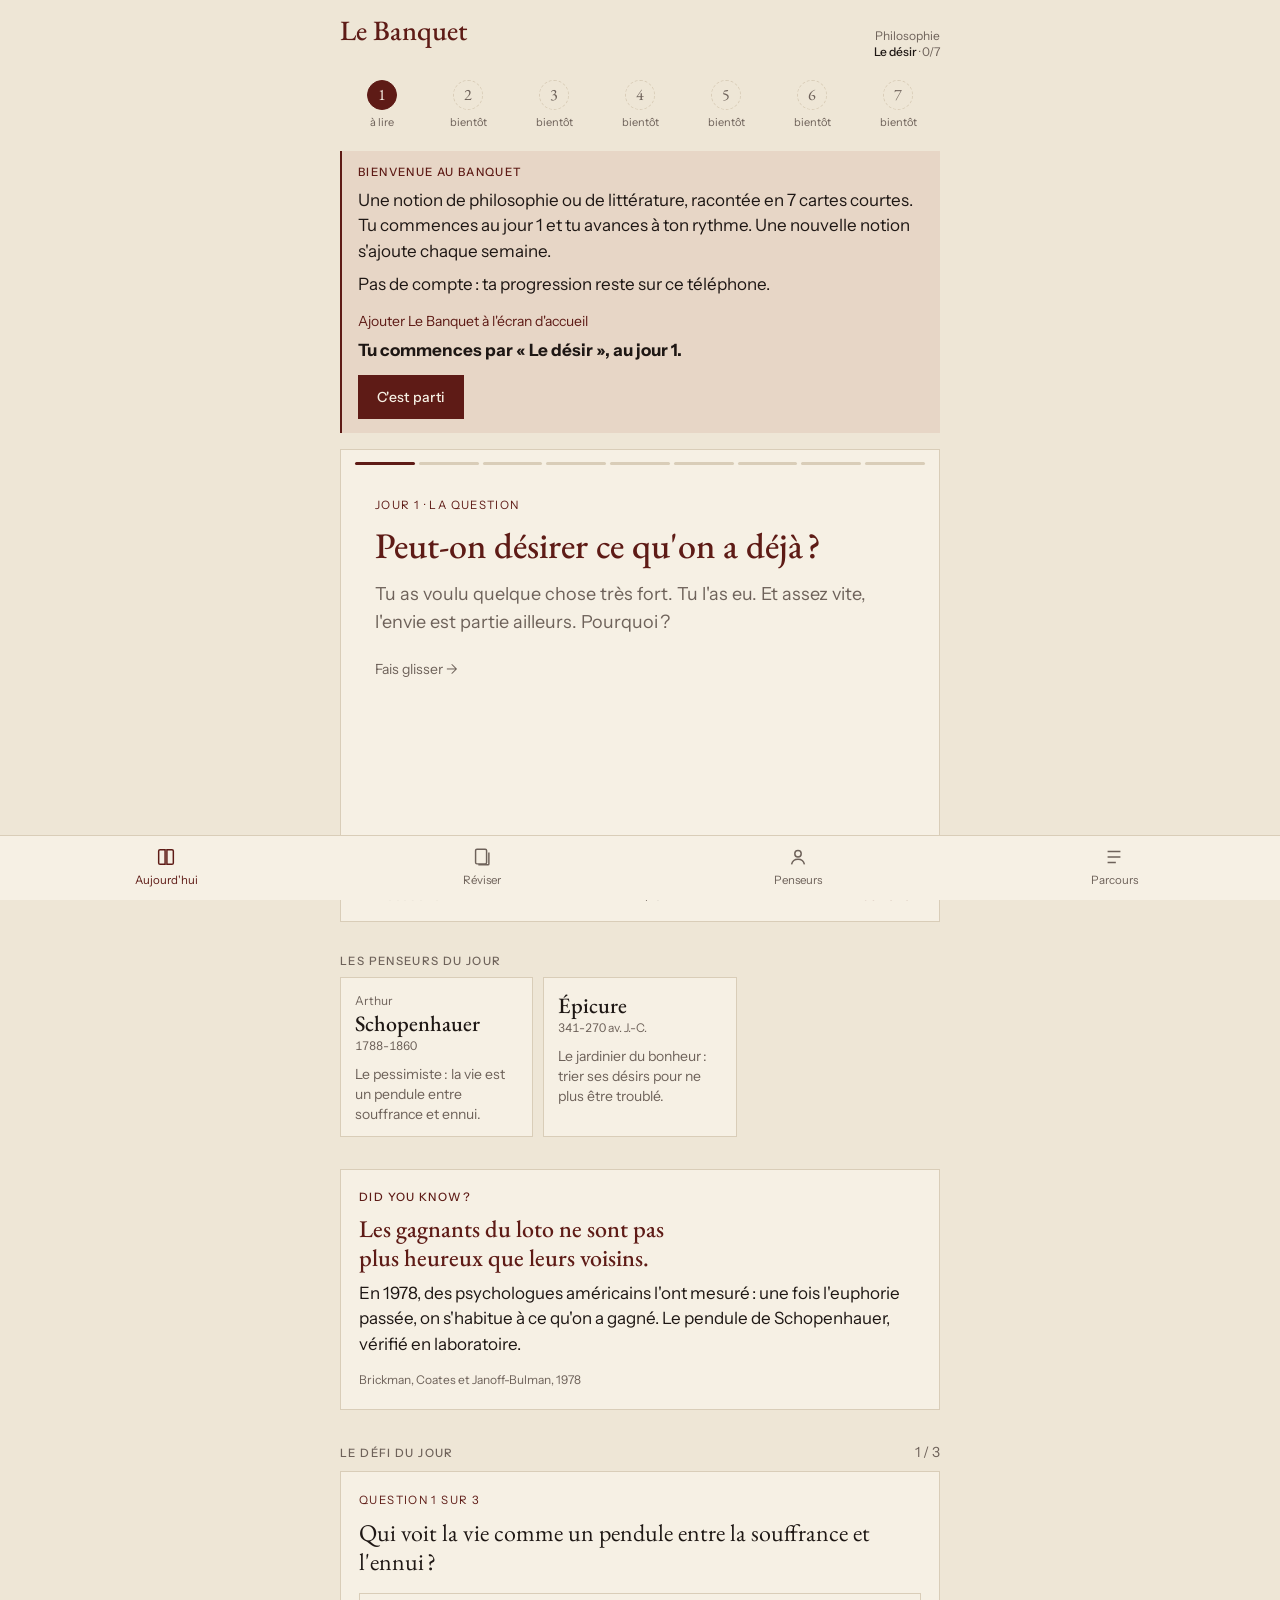
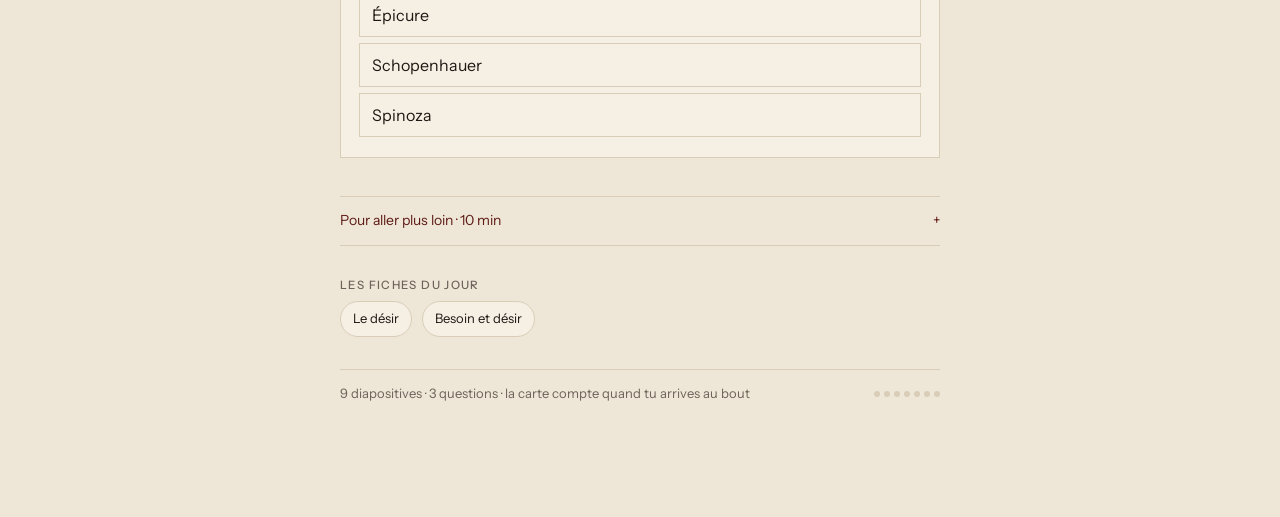
==== commit a26df071: "Parcours personnel : chacun commence une notion au jour 1 et avance à son rythme Co-Authored-By: Cla" ====
--- a/index.html
+++ b/index.html
@@ -322,6 +322,10 @@
 .toast .medal{width:24px;height:24px;border-radius:50%;display:grid;place-items:center;font-family:var(--display);font-size:12px;background:var(--accent);color:var(--on-accent);flex:none}
 @media (min-width:700px){ body{font-size:17px} .slide{min-height:400px;padding:32px 34px} }
 @media (prefers-reduced-motion:no-preference){.qcard,.deck{animation:rise .3s ease-out both}@keyframes rise{from{transform:translateY(6px);opacity:.6}to{transform:none;opacity:1}}}
+.week button.done .dot{background:var(--sheet);color:var(--accent);border-color:var(--accent)}
+.week button.on.done .dot{background:var(--accent);color:var(--on-accent)}
+.chip.lu{color:var(--muted)}
+.closing .btn{margin-top:0}
 </style>
 </head>
 <body>
@@ -388,7 +392,17 @@
 const fiche = id => S.fiches.find(f=>f.id===id);
 const penseurs = () => S.fiches.filter(f=>f.type==="Penseur");
 function currentCard(){ const t=today(); return S.cartes.filter(c=>c.date<=t).sort((a,b)=>b.date.localeCompare(a.date))[0] || null }
-function semaineCourante(){ const c=S.cartes.find(c=>c.date===S.sel)||currentCard(); return c?S.semaines.find(s=>s.id===c.semaine):S.semaines[S.semaines.length-1] }
+function semaineCourante(){ const c=S.cartes.find(c=>c.date===S.sel); return c?S.semaines.find(s=>s.id===c.semaine):maNotion() }
+/* parcours personnel : chacun suit une notion à son rythme, du jour 1 au jour 7 */
+const publiees = id => S.cartes.filter(c=>c.semaine===id && c.date<=today()).sort((a,b)=>a.rang-b.rang);
+const luesDe = id => publiees(id).filter(c=>isRead(c));
+const semsAsc = () => [...S.semaines].sort((a,b)=>a.numero-b.numero);
+function maNotion(){
+  const id=S.stats.notion; const choisie=id&&S.semaines.find(s=>s.id===id); if(choisie) return choisie;
+  const ss=semsAsc(); return ss.find(s=>publiees(s.id).some(c=>!isRead(c))) || ss[ss.length-1] || null;
+}
+function prochaineCarte(sem){ return sem ? (publiees(sem.id).find(c=>!isRead(c))||null) : null }
+function choisirNotion(id){ saveStat({notion:id}); S.sel=null; $("#cardHost").dataset.d=""; show("jour") }
 const nextOf = (e,t) => e.prochaine || addDays(e.vu||t,2);
 function dueFiches(){ const t=today(); return S.fiches.filter(f=>{const e=S.etat[f.id]; return e && nextOf(e,t)<=t}).sort((a,b)=>nextOf(S.etat[a.id],t).localeCompare(nextOf(S.etat[b.id],t))) }
 function nextDueDate(){ const t=today(); const ds=S.fiches.map(f=>S.etat[f.id]).filter(Boolean).map(e=>nextOf(e,t)).filter(d=>d>t).sort(); return ds[0]||null }
@@ -423,7 +437,8 @@
 
 function render(){
   const sem=semaineCourante();
-  $("#sem").innerHTML = sem ? `Semaine ${sem.numero}<br><b>${esc(sem.notion)}</b>` : "Une notion par semaine";
+  const nl=sem?luesDe(sem.id).length:0;
+  $("#sem").innerHTML = sem ? `${esc(sem.domaine||"Notion")}<br><b>${esc(sem.notion)}</b> · ${nl}/7` : "Une notion par semaine";
   const n=dueFiches().length + (grandeDue()?1:0); $("#due").hidden=!n; $("#due").textContent=n;
   if(S.view==="jour") renderJour();
   if(S.view==="reviser" && !S.game) renderReviser();
@@ -433,15 +448,18 @@
 
 /* ---------- accueil d'un nouveau visiteur ---------- */
 const INTRO_KEY="banquet.intro.v1";
-function howHTML(){
-  return `<p>Chaque matin vers 7h, une nouvelle carte : une notion par semaine, racontée en 7 jours. Tout le monde lit la même.</p>
+function howHTML(court){
+  return `<p>Une notion de philosophie ou de littérature, racontée en 7 cartes courtes. Tu commences au jour 1 et tu avances à ton rythme. Une nouvelle notion s'ajoute chaque semaine.</p>
     <p>${esc(PLATFORM.txtProg)}</p>
-    <p>Réviser te propose de petits jeux. Ce que tu rates revient le lendemain ; ce que tu sais revient de plus en plus tard.</p>
-    ${PLATFORM.install?`<details class="howto"><summary>Ajouter Le Banquet à l'écran d'accueil</summary><p><b>iPhone</b> : dans Safari, touche Partager, puis « Sur l'écran d'accueil ».</p><p><b>Android</b> : dans Chrome, touche ⋮, puis « Ajouter à l'écran d'accueil ».</p></details>`:""}`;
-}
-function introHTML(){
+    ${court?"":`<p>Les 7 cartes : une question, une thèse, une contre-thèse, un roman, aujourd'hui, à toi, la synthèse. Tu choisis tes notions dans Parcours.</p><p>Réviser te propose de petits jeux. Ce que tu rates revient le lendemain ; ce que tu sais revient de plus en plus tard.</p>`}
+    ${PLATFORM.install?`<details class="howto"><summary>Ajouter Le Banquet à l'écran d'accueil</summary><p>C'est aussi ce qui protège ta progression : sur iPhone, Safari efface les données d'un site qu'on n'a pas ouvert depuis 7 jours, sauf s'il est sur l'écran d'accueil.</p><p><b>iPhone</b> : dans Safari, touche Partager, puis « Sur l'écran d'accueil ».</p><p><b>Android</b> : dans Chrome, touche ⋮, puis « Ajouter à l'écran d'accueil ».</p></details>`:""}`;
+}
+function introHTML(sem){
   if(lsGet(INTRO_KEY)) return "";
-  return `<div class="note intro" id="intro"><p class="label" style="color:var(--accent)">Bienvenue au Banquet</p>${howHTML()}<div class="row"><button class="btn ghost" id="introOk">C'est noté</button></div></div>`;
+  const debut = sem && !luesDe(sem.id).length;
+  return `<div class="note intro" id="intro"><p class="label" style="color:var(--accent)">Bienvenue au Banquet</p>${howHTML(true)}
+    ${debut?`<p><b>Tu commences par « ${esc(sem.notion)} », au jour 1.</b></p>`:""}
+    <div class="row"><button class="btn" id="introOk">${debut?"C'est parti":"C'est noté"}</button>${S.semaines.length>1?`<button class="btn ghost" id="introPick">Choisir une autre notion</button>`:""}</div></div>`;
 }
 
 /* ---------- Aujourd'hui ---------- */
@@ -475,28 +493,34 @@
 function weekHTML(sem){
   const t=today();
   return ETAPES.map((e,i)=>{
-    const d=addDays(sem.debut,i), c=S.cartes.find(x=>x.semaine===sem.id&&x.rang===i+1), ok=c&&c.date<=t;
-    const lab=d===t?"auj.":JOURS_C[new Date(d+"T12:00:00Z").getUTCDay()];
-    return `<button class="${ok?"has":"future"} ${c&&c.date===S.sel?"on":""}" data-d="${ok?c.date:""}" data-r="${i+1}" data-day="${d}" aria-label="Jour ${i+1}, ${esc(e)}, ${esc(frDate(d))}"><span class="dot">${i+1}</span><span class="lab">${lab}</span></button>`}).join("");
+    const c=S.cartes.find(x=>x.semaine===sem.id&&x.rang===i+1), ok=c&&c.date<=t, lu=ok&&isRead(c);
+    const lab=lu?"lue":ok?"à lire":"bientôt";
+    return `<button class="${ok?"has":"future"} ${lu?"done":""} ${c&&c.date===S.sel?"on":""}" data-d="${ok?c.date:""}" data-r="${i+1}" data-day="${addDays(sem.debut,i)}" aria-label="Jour ${i+1}, ${esc(e)}, ${lab}"><span class="dot">${lu?"✓":i+1}</span><span class="lab">${lab}</span></button>`}).join("");
 }
 function renderJour(){
-  const cur=currentCard(); if(!S.sel&&cur) S.sel=cur.date;
-  const sem=semaineCourante(), t=today();
+  const t=today(); let sem=semaineCourante();
+  if(!S.sel || !S.cartes.find(c=>c.date===S.sel)){
+    const mine=maNotion(), nx=prochaineCarte(mine), lus=mine?luesDe(mine.id):[];
+    S.sel = nx ? nx.date : (lus.length ? lus[lus.length-1].date : (currentCard()||{}).date || null);
+    sem=semaineCourante();
+  }
   const wk=$("#week");
   if(sem){
     wk.innerHTML=weekHTML(sem);
     wk.querySelectorAll("button").forEach(b=>b.onclick=()=>{
       if(b.dataset.d){ $("#weekHint").textContent=""; S.sel=b.dataset.d; render(); return }
       const r=+b.dataset.r, sujet=sujetDu(sem,r);
-      $("#weekHint").textContent=`Jour ${r} · ${ETAPES[r-1]} : la carte arrive ${frJour(b.dataset.day)} vers 7h${sujet?". Au programme : "+sujet+".":"."}`.replace(/ ([?!;:])/g,NNBSP+"$1");
+      $("#weekHint").textContent=`Jour ${r} · ${ETAPES[r-1]} : cette carte sera publiée ${frJour(b.dataset.day)} vers 7h${sujet?". Au programme : "+sujet+".":"."}`.replace(/ ([?!;:])/g,NNBSP+"$1");
     });
   } else wk.innerHTML="";
-  let top=introHTML();
-  if(cur && cur.date<t && S.sel===cur.date) top+=`<p class="hint" style="margin:14px 0 0">La carte d'aujourd'hui arrive vers 7h. En attendant, relis celle-ci ou fais un tour dans Réviser.</p>`;
+  let top=introHTML(sem);
+  if(sem && S.stats.notion!==sem.id && S.semaines.length>1 && lsGet(INTRO_KEY) && sem.id!==(maNotion()||{}).id) top+=`<div class="note banner"><p>Tu relis « ${esc(sem.notion)} ».</p><button class="btn ghost" id="suivre">En faire ma notion</button></div>`;
   if(grandeDue()) top+=`<div class="note banner"><p><b>Grande révision de la semaine.</b> Dix questions sur ce que tu as vu il y a plus d'une semaine.</p><button class="btn" id="goGrande">Jouer</button></div>`;
   $("#bannerHost").innerHTML=top;
   if($("#goGrande")) $("#goGrande").onclick=()=>{show("reviser");startGame("grande")};
-  if($("#introOk")) $("#introOk").onclick=()=>{ lsSet(INTRO_KEY,"1"); $("#intro").remove() };
+  if($("#introOk")) $("#introOk").onclick=()=>{ lsSet(INTRO_KEY,"1"); if(sem&&!S.stats.notion) saveStat({notion:sem.id}); $("#intro").remove() };
+  if($("#introPick")) $("#introPick").onclick=()=>{ lsSet(INTRO_KEY,"1"); S.idx="notions"; show("index"); setTimeout(()=>{const n=$("#notions"); if(n) n.scrollIntoView({block:"start"})},50) };
+  if($("#suivre")) $("#suivre").onclick=()=>choisirNotion(sem.id);
   if(!S.cartes.find(c=>c.date===S.sel)) return;
   const host=$("#cardHost");
   const card=PLATFORM.fullCard(S.sel); if(!card) return;
@@ -510,7 +534,7 @@
   if(card.synthese) extra+=`<div class="block"><p class="label">Qui pense quoi</p><div class="duel">${(card.synthese.positions||[]).map(p=>`<div class="pos"><b>${esc(p.qui)}</b>${esc(p.these)}</div>`).join("")}</div>${card.synthese.fil?`<p style="margin-top:12px">${esc(card.synthese.fil)}</p>`:""}</div>`;
   if(card.quiz&&card.quiz.length) extra+=`<div class="block"><p class="label">Le quiz de la semaine</p>${quizHTML(card.quiz,"quiz")}</div>`;
   if(card.flashback&&card.flashback.length) extra+=`<div class="block"><p class="label">Retour en arrière</p><p class="hint" style="margin:-4px 0 12px">Des questions sur les semaines passées.</p>${quizHTML(card.flashback,"flashback")}</div>`;
-  host.innerHTML=`<div class="deck"><div class="bars" aria-hidden="true">${sl.map((_,i)=>`<i class="${i===0?"on":""}"></i>`).join("")}</div><div class="slides" id="slides" role="region" aria-roledescription="carrousel" aria-label="La carte du jour">${sl.join("")}</div>
+  host.innerHTML=`<div class="deck"><div class="bars" aria-hidden="true">${sl.map((_,i)=>`<i class="${i===0?"on":""}"></i>`).join("")}</div><div class="slides" id="slides" role="region" aria-roledescription="carrousel" aria-label="La carte">${sl.join("")}</div>
      <div class="navbtns"><button id="prev" disabled>← Précédent</button><span class="hint" id="pos" aria-live="polite">1 / ${sl.length}</span><button id="next">Suivant →</button></div></div>
    ${ppl.length?`<div class="block"><p class="label">Les penseurs du jour</p><div class="people">${ppl.map(pcard).join("")}</div></div>`:""}
    ${extra}
@@ -527,7 +551,7 @@
   wireQuiz(host,{quiz:card.quiz||[],flashback:card.flashback||[]});
   host.querySelectorAll("[data-f]").forEach(b=>b.onclick=()=>openFiche(b.dataset.f));
   wireDefi(host,card,sl.length);
-  wireClosing();
+  wireClosing(card);
   if(card.rang===6) PLATFORM.wireToi(card);
 }
 
@@ -536,22 +560,35 @@
 function finishReading(card,nSlides){
   if(!S.ready || !card || card.date>today() || isRead(card)) return;
   const t=today(), o={lues:[...(S.stats.lues||[]),card.date].slice(-1000)};
-  if(card.date===t && !(S.stats.jours||[]).includes(t)) o.jours=[...(S.stats.jours||[]),t].slice(-400);
+  if(!(S.stats.jours||[]).includes(t)) o.jours=[...(S.stats.jours||[]),t].slice(-400);
+  if(!S.stats.notion) o.notion=card.semaine;
   saveStat(o); checkBadges();
-  const h=$("#closingHost"); if(h){ h.innerHTML=closingHTML(card,nSlides); wireClosing() }
-}
-function wireClosing(){ const c=$("#closing"); if(c) c.onclick=()=>{S.idx="notions";show("index")} }
+  const h=$("#closingHost"); if(h){ h.innerHTML=closingHTML(card,nSlides); wireClosing(card) }
+  const wk=$("#week"), sem=S.semaines.find(x=>x.id===card.semaine); if(wk&&sem){ wk.innerHTML=weekHTML(sem); }
+  
+}
+function wireClosing(card){
+  const nx=$("#goNext"); if(nx) nx.onclick=()=>{ S.sel=nx.dataset.d; window.scrollTo({top:0,behavior:SMOOTH()}); render() };
+  const pk=$("#goPick"); if(pk) pk.onclick=()=>{ S.idx="notions"; show("index"); setTimeout(()=>{const n=$("#notions"); if(n) n.scrollIntoView({block:"start"})},50) };
+  const pr=$("#goParcours"); if(pr) pr.onclick=()=>{ S.idx="notions"; show("index") };
+}
 function closingHTML(card,nSlides){
-  if(!card||card.date!==today()) return "";
+  if(!card) return "";
   const set=new Set(S.stats.jours||[]), t=today(), days=[...Array(7)].map((_,i)=>addDays(t,i-6)), st=streak();
   const dots=`<span class="dots7" aria-hidden="true">${days.map(d=>`<i class="${set.has(d)?"on":""}"></i>`).join("")}</span>`;
   if(!isRead(card)){
     const nd=defiList(card).length;
-    return `<div class="closing" style="cursor:default"><span class="pl-row"><span class="pl-txt">${plur(nSlides,"diapositive")}${nd?" · "+plur(nd,"question"):""} · la carte compte quand tu arrives au bout</span>${dots}</span></div>`;
+    return `<div class="closing"><span class="pl-row"><span class="pl-txt">${plur(nSlides,"diapositive")}${nd?" · "+plur(nd,"question"):""} · la carte compte quand tu arrives au bout</span>${dots}</span></div>`;
   }
   const got=S.stats.badges||{}, neuf=BADGES.filter(b=>got[b.id]===t);
-  const sem=S.semaines.find(s=>s.id===card.semaine), dem=card.rang<7?sujetDu(sem,card.rang+1):"";
-  return `<button class="closing" id="closing"><span class="pl-row"><span class="pl-txt">Carte du jour lue${st>1?` · ${st} jours d'affilée`:""}</span>${dots}</span>${neuf.length?`<span class="pl-txt" style="display:block;margin-top:6px">Nouvelle médaille : ${neuf.map(b=>esc(b.n)).join(", ")}</span>`:""}${dem?`<span class="pl-txt" style="display:block;margin-top:6px">Demain : ${esc(dem)}</span>`:""}</button>`;
+  const sem=S.semaines.find(s=>s.id===card.semaine);
+  const suiv=S.cartes.find(c=>c.semaine===card.semaine&&c.rang===card.rang+1);
+  let next="";
+  if(suiv && suiv.date<=t && !isRead(suiv)) next=`<button class="btn ghost" id="goNext" data-d="${suiv.date}">Carte suivante : jour ${suiv.rang}</button>`;
+  else if(suiv && suiv.date>t) next=`<p class="pl-txt" style="margin:0">La suite, jour ${suiv.rang}${sujetDu(sem,suiv.rang)?" ("+esc(sujetDu(sem,suiv.rang))+")":""}, arrive ${esc(frJour(suiv.date))} vers 7h.</p>`;
+  else if(!suiv && card.rang<7){ const d=addDays(sem.debut,card.rang); next=`<p class="pl-txt" style="margin:0">La suite arrive ${esc(frJour(d))} vers 7h.</p>` }
+  else if(sem && luesDe(sem.id).length>=7) next=`<p class="pl-txt" style="margin:0 0 8px">Tu as bouclé « ${esc(sem.notion)} ».</p><button class="btn ghost" id="goPick">Choisir ma prochaine notion</button>`;
+  return `<div class="closing"><span class="pl-row"><span class="pl-txt">Carte lue${st>1?` · ${st} jours d'affilée`:""}</span>${dots}</span>${neuf.length?`<p class="pl-txt" style="margin:6px 0 0">Nouvelle médaille : ${neuf.map(b=>esc(b.n)).join(", ")}</p>`:""}<div style="margin-top:12px">${next}</div></div>`;
 }
 
 function defiList(card){
@@ -805,12 +842,15 @@
   if(S.idx==="notions"){
     const sems=[...S.semaines].sort((a,b)=>b.numero-a.numero), cur=semaineCourante(), t=today();
     html+=progressHTML()+badgesHTML();
-    html+=`<p class="label" style="margin-top:32px">Déjà parcourues</p>`;
-    html+= sems.length? sems.map(s=>{const cs=S.cartes.filter(c=>c.semaine===s.id&&c.date<=t).sort((a,b)=>a.rang-b.rang);
-      return `<div class="wk"><div class="h"><span class="n">${String(s.numero).padStart(2,"0")}</span><span><span class="dom">${esc(s.domaine)}${cur&&cur.id===s.id?" · en cours":""}</span><span class="nt">${esc(s.notion)}</span><span class="qs">${esc(s.question)}</span></span></div>
-       <div class="days">${cs.map(c=>`<button class="chip" data-d="${c.date}">${c.rang}. ${esc(c.titre)}</button>`).join("")}</div></div>`}).join("") : `<p class="empty">Ta première notion apparaîtra ici.</p>`;
+    const mine=maNotion();
+    html+=`<p class="label" style="margin-top:32px" id="notions">Les notions</p><p class="hint" style="margin:-4px 0 6px">Chacune se lit en 7 cartes, à ton rythme. Commence par celle qui te tente.</p>`;
+    html+= S.semaines.length ? semsAsc().map(s=>{ const pub=publiees(s.id), lu=luesDe(s.id).length, enCours=mine&&mine.id===s.id;
+      const btn = enCours ? `<span class="hint">ta notion</span>` : `<button class="pick" data-notion="${esc(s.id)}">${lu>=7?"Relire":lu?"Reprendre":"Commencer"}</button>`;
+      return `<div class="wk"><div class="h"><span class="n">${String(s.numero).padStart(2,"0")}</span><span><span class="dom">${esc(s.domaine)}${enCours?" · en cours":""}</span><span class="nt">${esc(s.notion)}</span><span class="qs">${esc(s.question)}</span>
+        <span class="pl-row" style="margin-top:8px"><span class="pl-txt">${lu}/7 lues${pub.length<7?` · ${pub.length} publiées sur 7`:""}</span>${btn}</span></span></div>
+       <div class="days">${pub.map(c=>`<button class="chip ${isRead(c)?"lu":""}" data-d="${c.date}">${isRead(c)?"✓ ":""}${c.rang}. ${esc(c.titre)}</button>`).join("")}</div></div>`}).join("") : `<p class="empty">La première notion apparaîtra ici.</p>`;
     const plan=S.plan||{suivantes:[]}, choix=plan.choix&&plan.choix.notion, o=PLATFORM.canChoose();
-    html+=`<p class="label" style="margin-top:32px">À venir</p><p class="hint" style="margin:-4px 0 6px">${o?"Choisis celle qui te tente : elle passera la semaine prochaine.":"Le programme des semaines suivantes."}</p>
+    html+=`<p class="label" style="margin-top:32px">Bientôt publiées</p><p class="hint" style="margin:-4px 0 6px">${o?"Choisis celle qui sera publiée la semaine prochaine.":"Une nouvelle notion arrive chaque semaine."}</p>
       ${choix?`<div class="up"><span><span class="dom">${esc(plan.choix.domaine||"Choisie")}</span><span class="nt">${esc(plan.choix.notion)}</span>${plan.choix.question?`<span class="qs">${esc(plan.choix.question)}</span>`:""}</span>${o?`<button class="pick" aria-pressed="true" id="unpick">Choisie · annuler</button>`:`<span class="hint">semaine prochaine</span>`}</div>`:""}
       ${(plan.suivantes||[]).filter(s=>s.notion!==choix).map(s=>`<div class="up"><span><span class="dom">${esc(s.domaine)}</span><span class="nt">${esc(s.notion)}</span><span class="qs">${esc(s.question||"")}</span></span>${o?`<button class="pick" aria-pressed="false" data-n="${esc(s.notion)}">Semaine prochaine</button>`:"<span></span>"}</div>`).join("")}
       ${o?`<div style="margin-top:18px"><label for="libre" class="label" style="display:block">Une notion qui te tente</label><input type="text" id="libre" placeholder="la jalousie, l'ennui, Montaigne…"><div class="row"><button class="btn" id="libgo">Pour la semaine prochaine</button></div><div class="status" id="pst"></div></div>`:""}
@@ -827,6 +867,7 @@
   host.innerHTML=html;
   host.querySelectorAll(".seg button").forEach(b=>b.onclick=()=>{S.idx=b.dataset.s;renderIndex()});
   host.querySelectorAll("[data-d]").forEach(b=>b.onclick=()=>{S.sel=b.dataset.d;show("jour")});
+  host.querySelectorAll("[data-notion]").forEach(b=>b.onclick=()=>choisirNotion(b.dataset.notion));
   host.querySelectorAll("[data-f]").forEach(b=>b.onclick=()=>openFiche(b.dataset.f));
   host.querySelectorAll(".filters button").forEach(b=>b.onclick=()=>{S.filt=b.dataset.t;renderIndex()});
   PLATFORM.wireChoix(host);
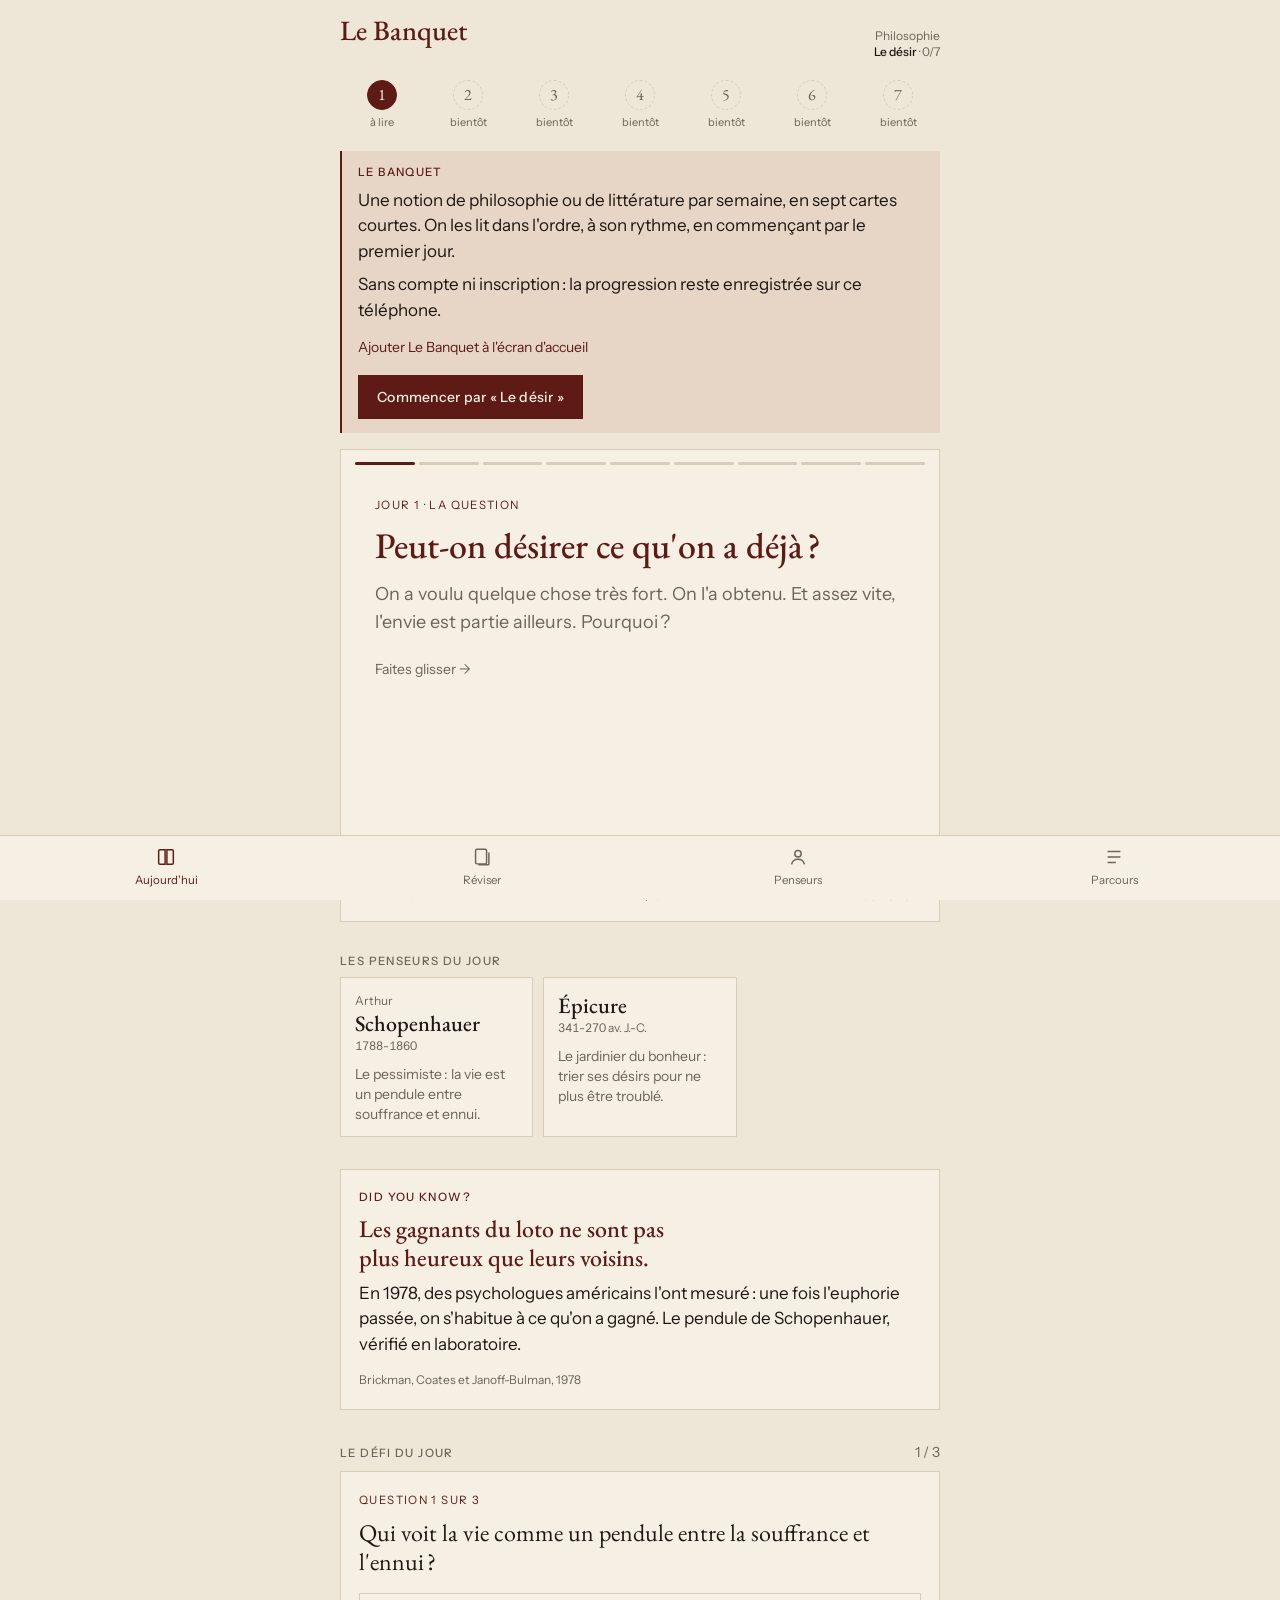
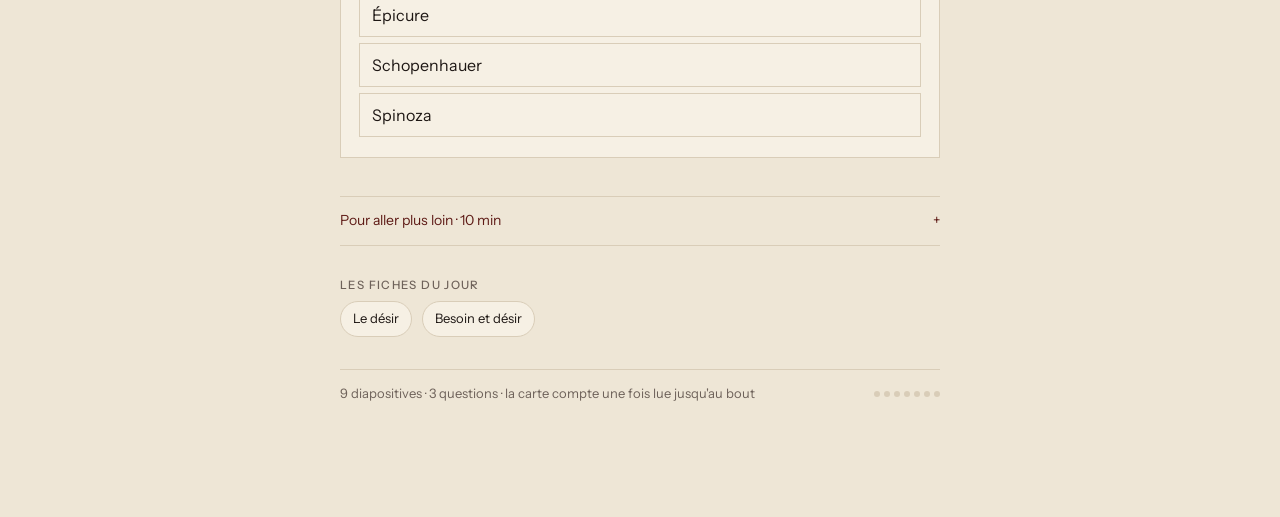
==== commit 141ba66d: "Vouvoiement partout et accueil réécrit Co-Authored-By: Claude Opus 5.5 <noreply@anthropic.com> Claud" ====
--- a/index.html
+++ b/index.html
@@ -363,7 +363,7 @@
 const NNBSP = " ";
 const typo = s => s.replace(/ ([?!;:»])/g, NNBSP+"$1").replace(/« /g, "«"+NNBSP);
 const esc = s => typo(String(s ?? "").replace(/[&<>"]/g, c => ({"&":"&amp;","<":"&lt;",">":"&gt;",'"':"&quot;"}[c])));
-const ETAPES = ["La question","La thèse","La contre-thèse","La littérature","Aujourd'hui","À toi","La synthèse"];
+const ETAPES = ["La question","La thèse","La contre-thèse","La littérature","Aujourd'hui","À vous","La synthèse"];
 const INTERVALLES = [2,7,21,60,150,365];
 const VIEWS = ["jour","reviser","penseurs","index"];
 const JOURS_C = ["dim.","lun.","mar.","mer.","jeu.","ven.","sam."];
@@ -449,23 +449,22 @@
 /* ---------- accueil d'un nouveau visiteur ---------- */
 const INTRO_KEY="banquet.intro.v1";
 function howHTML(court){
-  return `<p>Une notion de philosophie ou de littérature, racontée en 7 cartes courtes. Tu commences au jour 1 et tu avances à ton rythme. Une nouvelle notion s'ajoute chaque semaine.</p>
+  return `<p>Une notion de philosophie ou de littérature par semaine, en sept cartes courtes. On les lit dans l'ordre, à son rythme, en commençant par le premier jour.</p>
     <p>${esc(PLATFORM.txtProg)}</p>
-    ${court?"":`<p>Les 7 cartes : une question, une thèse, une contre-thèse, un roman, aujourd'hui, à toi, la synthèse. Tu choisis tes notions dans Parcours.</p><p>Réviser te propose de petits jeux. Ce que tu rates revient le lendemain ; ce que tu sais revient de plus en plus tard.</p>`}
-    ${PLATFORM.install?`<details class="howto"><summary>Ajouter Le Banquet à l'écran d'accueil</summary><p>C'est aussi ce qui protège ta progression : sur iPhone, Safari efface les données d'un site qu'on n'a pas ouvert depuis 7 jours, sauf s'il est sur l'écran d'accueil.</p><p><b>iPhone</b> : dans Safari, touche Partager, puis « Sur l'écran d'accueil ».</p><p><b>Android</b> : dans Chrome, touche ⋮, puis « Ajouter à l'écran d'accueil ».</p></details>`:""}`;
+    ${court?"":`<p>Les sept cartes suivent toujours le même chemin : la question, la thèse, la contre-thèse, un roman, aujourd'hui, à vous, la synthèse. Les notions se choisissent dans Parcours.</p><p>L'onglet Réviser propose de petits jeux. Une réponse ratée revient le lendemain, une réponse sue revient de plus en plus tard.</p>`}
+    ${PLATFORM.install?`<details class="howto"><summary>Ajouter Le Banquet à l'écran d'accueil</summary><p>C'est aussi ce qui protège votre progression : sur iPhone, Safari efface les données d'un site qu'on n'a pas ouvert depuis 7 jours, sauf s'il est sur l'écran d'accueil.</p><p><b>iPhone</b> : dans Safari, touche Partager, puis « Sur l'écran d'accueil ».</p><p><b>Android</b> : dans Chrome, touche ⋮, puis « Ajouter à l'écran d'accueil ».</p></details>`:""}`;
 }
 function introHTML(sem){
   if(lsGet(INTRO_KEY)) return "";
   const debut = sem && !luesDe(sem.id).length;
-  return `<div class="note intro" id="intro"><p class="label" style="color:var(--accent)">Bienvenue au Banquet</p>${howHTML(true)}
-    ${debut?`<p><b>Tu commences par « ${esc(sem.notion)} », au jour 1.</b></p>`:""}
-    <div class="row"><button class="btn" id="introOk">${debut?"C'est parti":"C'est noté"}</button>${S.semaines.length>1?`<button class="btn ghost" id="introPick">Choisir une autre notion</button>`:""}</div></div>`;
+  return `<div class="note intro" id="intro"><p class="label" style="color:var(--accent)">Le Banquet</p>${howHTML(true)}
+    <div class="row"><button class="btn" id="introOk">${debut?`Commencer par « ${esc(sem.notion)} »`:"Continuer"}</button>${S.semaines.length>1?`<button class="btn ghost" id="introPick">Voir les autres notions</button>`:""}</div></div>`;
 }
 
 /* ---------- Aujourd'hui ---------- */
 function slidesFor(card){
   const out=[];
-  out.push(`<div class="slide"><p class="eyebrow">Jour ${card.rang} · ${esc(card.etape||ETAPES[card.rang-1])}</p><h2>${esc(card.titre)}</h2>${card.accroche?`<p class="accroche">${esc(card.accroche)}</p>`:""}<p class="hint" style="margin-top:22px">Fais glisser →</p></div>`);
+  out.push(`<div class="slide"><p class="eyebrow">Jour ${card.rang} · ${esc(card.etape||ETAPES[card.rang-1])}</p><h2>${esc(card.titre)}</h2>${card.accroche?`<p class="accroche">${esc(card.accroche)}</p>`:""}<p class="hint" style="margin-top:22px">Faites glisser →</p></div>`);
   (card.essentiel||[]).forEach((p,i)=>out.push(`<div class="slide"><div class="num" aria-hidden="true">${i+1}</div><p class="txt">${esc(p)}</p></div>`));
   if(card.extrait&&card.extrait.texte) out.push(`<div class="slide quote"><blockquote>« ${esc(card.extrait.texte)} »</blockquote><cite>${esc(card.extrait.auteur)}, <i>${esc(card.extrait.oeuvre)}</i>${card.extrait.date?" ("+esc(card.extrait.date)+")":""}${card.extrait.traduction?" · trad. "+esc(card.extrait.traduction):""}</cite></div>`);
   (card.exemples||[]).forEach(e=>out.push(`<div class="slide ex"><span class="kind">${esc(e.type||"Exemple")}</span><h3>${esc(e.titre)}</h3><p class="by">${esc(e.auteur||"")}</p><p class="txt">${esc(e.texte)}</p></div>`));
@@ -514,8 +513,8 @@
     });
   } else wk.innerHTML="";
   let top=introHTML(sem);
-  if(sem && S.stats.notion!==sem.id && S.semaines.length>1 && lsGet(INTRO_KEY) && sem.id!==(maNotion()||{}).id) top+=`<div class="note banner"><p>Tu relis « ${esc(sem.notion)} ».</p><button class="btn ghost" id="suivre">En faire ma notion</button></div>`;
-  if(grandeDue()) top+=`<div class="note banner"><p><b>Grande révision de la semaine.</b> Dix questions sur ce que tu as vu il y a plus d'une semaine.</p><button class="btn" id="goGrande">Jouer</button></div>`;
+  if(sem && S.stats.notion!==sem.id && S.semaines.length>1 && lsGet(INTRO_KEY) && sem.id!==(maNotion()||{}).id) top+=`<div class="note banner"><p>Vous relisez « ${esc(sem.notion)} ».</p><button class="btn ghost" id="suivre">En faire votre notion</button></div>`;
+  if(grandeDue()) top+=`<div class="note banner"><p><b>Grande révision de la semaine.</b> Dix questions sur ce que vous avez lu il y a plus d'une semaine.</p><button class="btn" id="goGrande">Jouer</button></div>`;
   $("#bannerHost").innerHTML=top;
   if($("#goGrande")) $("#goGrande").onclick=()=>{show("reviser");startGame("grande")};
   if($("#introOk")) $("#introOk").onclick=()=>{ lsSet(INTRO_KEY,"1"); if(sem&&!S.stats.notion) saveStat({notion:sem.id}); $("#intro").remove() };
@@ -578,7 +577,7 @@
   const dots=`<span class="dots7" aria-hidden="true">${days.map(d=>`<i class="${set.has(d)?"on":""}"></i>`).join("")}</span>`;
   if(!isRead(card)){
     const nd=defiList(card).length;
-    return `<div class="closing"><span class="pl-row"><span class="pl-txt">${plur(nSlides,"diapositive")}${nd?" · "+plur(nd,"question"):""} · la carte compte quand tu arrives au bout</span>${dots}</span></div>`;
+    return `<div class="closing"><span class="pl-row"><span class="pl-txt">${plur(nSlides,"diapositive")}${nd?" · "+plur(nd,"question"):""} · la carte compte une fois lue jusqu'au bout</span>${dots}</span></div>`;
   }
   const got=S.stats.badges||{}, neuf=BADGES.filter(b=>got[b.id]===t);
   const sem=S.semaines.find(s=>s.id===card.semaine);
@@ -587,7 +586,7 @@
   if(suiv && suiv.date<=t && !isRead(suiv)) next=`<button class="btn ghost" id="goNext" data-d="${suiv.date}">Carte suivante : jour ${suiv.rang}</button>`;
   else if(suiv && suiv.date>t) next=`<p class="pl-txt" style="margin:0">La suite, jour ${suiv.rang}${sujetDu(sem,suiv.rang)?" ("+esc(sujetDu(sem,suiv.rang))+")":""}, arrive ${esc(frJour(suiv.date))} vers 7h.</p>`;
   else if(!suiv && card.rang<7){ const d=addDays(sem.debut,card.rang); next=`<p class="pl-txt" style="margin:0">La suite arrive ${esc(frJour(d))} vers 7h.</p>` }
-  else if(sem && luesDe(sem.id).length>=7) next=`<p class="pl-txt" style="margin:0 0 8px">Tu as bouclé « ${esc(sem.notion)} ».</p><button class="btn ghost" id="goPick">Choisir ma prochaine notion</button>`;
+  else if(sem && luesDe(sem.id).length>=7) next=`<p class="pl-txt" style="margin:0 0 8px">« ${esc(sem.notion)} » est terminée.</p><button class="btn ghost" id="goPick">Choisir la notion suivante</button>`;
   return `<div class="closing"><span class="pl-row"><span class="pl-txt">Carte lue${st>1?` · ${st} jours d'affilée`:""}</span>${dots}</span>${neuf.length?`<p class="pl-txt" style="margin:6px 0 0">Nouvelle médaille : ${neuf.map(b=>esc(b.n)).join(", ")}</p>`:""}<div style="margin-top:12px">${next}</div></div>`;
 }
 
@@ -600,7 +599,7 @@
   const d=defiList(card), a=card.aRetenir;
   let h="";
   if(a&&(a.titre||a.texte)) h+=`<div class="block fait"><p class="label">Did you know?</p>${a.titre?`<p class="ft">${esc(a.titre)}</p>`:""}${a.texte?`<p class="tx">${esc(a.texte)}</p>`:""}${a.source?`<p class="src">${esc(a.source)}</p>`:""}</div>`;
-  if(d.length) h+=`<div class="block"><div class="defi-head"><p class="label">Le défi du jour</p><span class="hint" id="dpos">1 / ${d.length}</span></div><div class="ddeck" id="ddeck">${d.map((q,i)=>`<div class="dcard${d.length===1?" solo":""}" data-i="${i}" ${i>0?"hidden":""}><span class="n">Question ${i+1} sur ${d.length}</span><p class="q">${esc(q.question)}</p><div class="opts">${q.options.map((o,j)=>`<button data-j="${j}">${esc(o)}</button>`).join("")}</div><div class="res" hidden aria-live="polite"></div><button class="btn ghost go" hidden>${i<d.length-1?"Question suivante":"Voir mon score"}</button></div>`).join("")}<div class="dcard fin" hidden><span class="n">Ton score</span><div class="sc" id="dsc"></div><p id="dmsg"></p></div></div></div>`;
+  if(d.length) h+=`<div class="block"><div class="defi-head"><p class="label">Le défi du jour</p><span class="hint" id="dpos">1 / ${d.length}</span></div><div class="ddeck" id="ddeck">${d.map((q,i)=>`<div class="dcard${d.length===1?" solo":""}" data-i="${i}" ${i>0?"hidden":""}><span class="n">Question ${i+1} sur ${d.length}</span><p class="q">${esc(q.question)}</p><div class="opts">${q.options.map((o,j)=>`<button data-j="${j}">${esc(o)}</button>`).join("")}</div><div class="res" hidden aria-live="polite"></div><button class="btn ghost go" hidden>${i<d.length-1?"Question suivante":"Voir le score"}</button></div>`).join("")}<div class="dcard fin" hidden><span class="n">Score</span><div class="sc" id="dsc"></div><p id="dmsg"></p></div></div></div>`;
   return h;
 }
 function wireDefi(host,card,nSlides){
@@ -621,7 +620,7 @@
       if(answered.size===d.length){
         const o={defis:stat("defis")+1}; if(ok===d.length) o.sansFaute=stat("sansFaute")+1; saveStat(o);
         $("#dsc").innerHTML=`${ok}<small> / ${d.length}</small>`;
-        $("#dmsg").textContent= ok===d.length?"Sans faute. Tu peux briller ce soir.":"Les questions ratées reviendront dans tes révisions.";
+        $("#dmsg").textContent= ok===d.length?"Sans faute.":"Les questions ratées reviendront dans les révisions.";
         finishReading(card,nSlides); checkBadges();
       }
     });
@@ -646,17 +645,17 @@
 }
 function notionsBouclees(){ const lues=new Set(S.stats.lues||[]); return S.semaines.filter(s=>{ const cs=S.cartes.filter(c=>c.semaine===s.id); return cs.length>=7 && cs.every(c=>lues.has(c.date)) }).length }
 const BADGES=[
-  {id:"premier",m:"I",n:"Premier couvert",d:"Lire ta première carte en entier",ok:p=>(S.stats.lues||[]).length>=1},
+  {id:"premier",m:"I",n:"Premier couvert",d:"Lire une première carte en entier",ok:p=>(S.stats.lues||[]).length>=1},
   {id:"serie3",m:"3",n:"Pilier de table",d:"3 jours d'affilée",ok:p=>bestStreak()>=3},
   {id:"serie7",m:"7",n:"Une semaine à table",d:"7 jours d'affilée",ok:p=>bestStreak()>=7},
   {id:"sansfaute",m:"✓",n:"Sans faute",d:"Un défi ou un jeu parfait",ok:p=>stat("sansFaute")>=1},
   {id:"gourmande",m:"V",n:"Bon appétit",d:"5 parties de révision",ok:p=>stat("parties")>=5},
   {id:"dix",m:"X",n:"Dix convives",d:"10 penseurs rencontrés",ok:p=>p.penseursVus>=10},
-  {id:"grande",m:"G",n:"Grande révision",d:"Ta première grande révision",ok:p=>stat("grandes")>=1},
+  {id:"grande",m:"G",n:"Grande révision",d:"Une première grande révision",ok:p=>stat("grandes")>=1},
   {id:"notion",m:"N",n:"Notion bouclée",d:"Les 7 cartes d'une semaine",ok:p=>notionsBouclees()>=1},
   {id:"marbre",m:"M",n:"Gravé dans le marbre",d:"Une fiche retenue 3 fois de suite",ok:p=>p.ancres>=1},
   {id:"mois",m:"30",n:"Un mois de banquet",d:"30 jours de lecture",ok:p=>(S.stats.jours||[]).length>=30},
-  {id:"biblio",m:"L",n:"Bibliothèque",d:"50 fiches dans ta mémoire",ok:p=>p.vus>=50},
+  {id:"biblio",m:"L",n:"Bibliothèque",d:"50 fiches rencontrées",ok:p=>p.vus>=50},
   {id:"quatre",m:"IV",n:"Quatre notions",d:"4 notions bouclées",ok:p=>notionsBouclees()>=4}
 ];
 function checkBadges(){
@@ -675,8 +674,8 @@
   const pct=next?Math.round((p.xp-cur[0])/(next[0]-cur[0])*100):100;
   const set=new Set(S.stats.jours||[]), t=today(), days=[...Array(7)].map((_,i)=>addDays(t,i-6)), st=streak();
   return `<div class="plite">
-    <p class="label">Ton parcours</p>
-    <div class="pl-row"><span class="pl-txt"><span class="pl-rang">${esc(cur[1])}</span>${next?` · ${plur(next[0]-p.xp,"point")} avant ${esc(next[1])}`:""}</span><span class="dots7" title="Tes 7 derniers jours" aria-label="Carte lue ${set.size?[...days].filter(d=>set.has(d)).length:0} jours sur les 7 derniers">${days.map(d=>`<i class="${set.has(d)?"on":""}"></i>`).join("")}</span></div>
+    <p class="label">Votre parcours</p>
+    <div class="pl-row"><span class="pl-txt"><span class="pl-rang">${esc(cur[1])}</span>${next?` · ${plur(next[0]-p.xp,"point")} avant ${esc(next[1])}`:""}</span><span class="dots7" title="Les 7 derniers jours" aria-label="Carte lue ${set.size?[...days].filter(d=>set.has(d)).length:0} jours sur les 7 derniers">${days.map(d=>`<i class="${set.has(d)?"on":""}"></i>`).join("")}</span></div>
     <div class="bar hair"><i style="width:${Math.max(2,pct)}%"></i></div>
     ${st>1?`<p class="hint" style="margin:0">${st} jours d'affilée.</p>`:""}
   </div>`;
@@ -685,7 +684,7 @@
   const got=S.stats.badges||{}, won=BADGES.filter(b=>got[b.id]), rest=BADGES.filter(b=>!got[b.id]);
   const chip=(b,ok)=>`<span class="bchip ${ok?"":"locked"}" title="${esc(b.d)}"><span class="medal" aria-hidden="true">${esc(b.m)}</span><span>${esc(b.n)}${ok?"":` · <span style="opacity:.85">${esc(b.d)}</span>`}</span></span>`;
   return `<div class="block" style="margin-top:24px"><div class="defi-head"><p class="label">Médailles</p><span class="hint">${won.length} / ${BADGES.length}</span></div>
-    ${won.length?`<div class="badges">${won.map(b=>chip(b,true)).join("")}</div>`:`<p class="hint" style="margin:0">Lis ta première carte jusqu'au bout pour gagner ta première médaille.</p>`}
+    ${won.length?`<div class="badges">${won.map(b=>chip(b,true)).join("")}</div>`:`<p class="hint" style="margin:0">Une première carte lue jusqu'au bout donne la première médaille.</p>`}
     ${rest.length?`<details class="more"><summary><span class="s-closed">Voir les ${rest.length} médailles à gagner</span><span class="s-open">Masquer les médailles à gagner</span></summary><div class="badges">${rest.map(b=>chip(b,false)).join("")}</div></details>`:""}</div>`;
 }
 
@@ -717,18 +716,18 @@
   const host=$("#v-reviser"), due=dueFiches(), {P,quotes,qcm}=pools(), old=anciennes();
   const gd=grandeDue(), M=mastery(), nd=nextDueDate(), gdate=grandeDate();
   const tiles=[
-    {play:!!due.length, h:tile("cartes","Les cartes","Retourne la carte, dis si tu savais.",M.cartes, due.length?plur(due.length,"fiche")+" à revoir aujourd'hui":(nd?"Tes fiches reviennent "+frJour(nd):"Après ta première carte"), !due.length)},
+    {play:!!due.length, h:tile("cartes","Les cartes","Retournez la carte : le saviez-vous ?",M.cartes, due.length?plur(due.length,"fiche")+" à revoir aujourd'hui":(nd?"Vos fiches reviennent "+frJour(nd):"Après une première carte"), !due.length)},
     {play:quotes.length>0, h:tile("quiadit","Qui a dit ça ?","Une phrase, une idée : retrouve son auteur.",M.quiadit,"",!quotes.length)},
     {play:P.length>0, h:tile("nom","Le bon nom","Un portrait : mets un nom dessus.",M.nom,"",!P.length)},
     {play:qcm.length>0, h:tile("qcm","QCM","Concepts, œuvres, distinctions.",M.qcm,"",!qcm.length)}
   ].sort((a,b)=>(b.play?1:0)-(a.play?1:0));
   const grande = old.length>=3
-    ? `<button class="game wide" data-g="grande"><span class="gt">La grande révision</span><span class="gd">Dix questions mêlées sur tout ce que tu as vu il y a plus d'une semaine.</span><span class="gc">${gd?"À faire cette semaine":"Faite le "+esc(frDate(S.stats.derniereGrande))+" · rejouer"}${S.stats.grandeScore!=null?" · dernier score "+S.stats.grandeScore+"/10":""}</span></button>`
+    ? `<button class="game wide" data-g="grande"><span class="gt">La grande révision</span><span class="gd">Dix questions mêlées sur tout ce qui a été lu il y a plus d'une semaine.</span><span class="gc">${gd?"À faire cette semaine":"Faite le "+esc(frDate(S.stats.derniereGrande))+" · rejouer"}${S.stats.grandeScore!=null?" · dernier score "+S.stats.grandeScore+"/10":""}</span></button>`
     : "";
-  host.innerHTML=`<h2 class="page">Réviser</h2><p class="hint page-intro">Quelques minutes par jour. Ce que tu rates revient le lendemain ; ce que tu sais revient de plus en plus tard. ${esc(PLATFORM.txtProgShort)}</p>
+  host.innerHTML=`<h2 class="page">Réviser</h2><p class="hint page-intro">Quelques minutes par jour. Une réponse ratée revient le lendemain, une réponse sue revient de plus en plus tard. ${esc(PLATFORM.txtProgShort)}</p>
    ${PLATFORM.reviserNotice()}
    <div class="games">${grande}${tiles.map(x=>x.h).join("")}</div>
-   ${old.length<3?`<p class="hint lock">La grande révision : dix questions sur ce que tu as vu il y a plus d'une semaine. ${gdate?"Ta première : "+esc(frDate(gdate))+".":"Elle s'ouvre après une semaine de lecture."}</p>`:""}`;
+   ${old.length<3?`<p class="hint lock">La grande révision : dix questions sur ce qui a été lu il y a plus d'une semaine. ${gdate?"La première : "+esc(frDate(gdate))+".":"Elle s'ouvre après une semaine de lecture."}</p>`:""}`;
   host.querySelectorAll("[data-g]").forEach(b=>b.onclick=()=>startGame(b.dataset.g));
 }
 const court = p => /^(Simone|Hannah)$/.test(splitName(p.terme)[0]) ? p.terme : splitName(p.terme)[1];
@@ -769,8 +768,8 @@
   if(G.i>=total){
     const enRoute=G.enRoute?[...G.enRoute].filter(k=>((S.stats.maitrise||{})[k]||0)===1).length:0;
     host.innerHTML=`<div class="play"><div class="score"><p class="label">Terminé</p><div class="big">${G.score}<small> / ${total}</small></div>
-      <p>${G.score===total?"Sans faute.":G.score>=total*0.7?"Solide. Les ratées reviendront demain.":"Les ratées reviendront demain : c'est comme ça que ça rentre."}</p>
-      ${enRoute?`<p class="hint">${plur(enRoute,"réponse")} en route : réussis-${enRoute>1?"les":"la"} encore une fois pour ${enRoute>1?"les":"l'"}ancrer.</p>`:""}
+      <p>${G.score===total?"Sans faute.":G.score>=total*0.7?"Solide. Les ratées reviendront demain.":"Les ratées reviendront demain."}</p>
+      ${enRoute?`<p class="hint">${plur(enRoute,"réponse")} en route : encore une bonne réponse pour ${enRoute>1?"les":"l'"}ancrer.</p>`:""}
       <div class="row" style="margin-top:16px"><button class="btn" id="again">Rejouer</button><button class="btn ghost" id="back">Retour</button></div></div></div>`;
     if(!G.done){ G.done=true; const o={parties:stat("parties")+1}; if(G.score===total) o.sansFaute=stat("sansFaute")+1; if(G.g==="grande"){ o.derniereGrande=today(); o.grandes=stat("grandes")+1; o.grandeScore=G.score } saveStat(o); checkBadges() }
     $("#again").onclick=()=>{ const g=G.g; S.game=null; if(PLATFORM.useHistory&&history.state&&history.state.layer){ history.replaceState(null,"",location.href) } startGame(g) };
@@ -779,7 +778,7 @@
   let body="";
   if(G.g==="cartes"){
     const f=G.cards[G.i];
-    body=`<div class="qcard"><span class="kind">${esc(f.type)}${f.dates?" · "+esc(f.dates):""}</span><div class="terme">${esc(f.terme)}</div><p class="ask">${esc(f.question||"Que sais-tu de cette fiche ?")}</p>
+    body=`<div class="qcard"><span class="kind">${esc(f.type)}${f.dates?" · "+esc(f.dates):""}</span><div class="terme">${esc(f.terme)}</div><p class="ask">${esc(f.question||"Que savez-vous de cette fiche ?")}</p>
       ${G.shown?`<div class="back">${f.formule?`<p class="formule">${esc(f.formule)}</p>`:""}<p>${esc(f.resume)}</p>${f.memo?`<p class="hint">Pour retenir : ${esc(f.memo)}</p>`:""}</div>`:""}
       <div class="acts row">${G.shown?`<button class="btn" id="ok">Je savais</button><button class="btn ghost" id="ko">À revoir</button>`:`<button class="btn" id="flip">Retourner la carte</button>`}</div></div>`;
   } else {
@@ -787,7 +786,7 @@
     body=`<div class="qcard"><span class="kind">${esc(q.kind)}</span><p class="prompt">${q.quote?"« ":""}${esc(q.prompt)}${q.quote?" »":""}</p>${q.src?`<p class="src">${esc(q.src)}</p>`:""}
       <div class="opts">${q.options.map((o,j)=>`<button data-j="${j}" ${done?"disabled":""} class="${done&&j===q.answer?"ok":""} ${done&&j===G.picked&&j!==q.answer?"ko":""}">${esc(o)}</button>`).join("")}</div>
       <div aria-live="polite">${done?`<p class="feedback"><span class="verdict ${good?"good":"bad"}">${good?"Bien vu.":"Raté."}</span><span class="who">${good?"":"C'était "}${esc(q.options[q.answer])}</span>${esc(q.explication)}</p>`:""}</div>
-      <div class="acts row">${done?`<button class="btn" id="nextq">${G.i<total-1?"Suivante":"Voir mon score"}</button>${q.fiche?`<button class="btn ghost" data-f="${esc(q.fiche)}">Voir la fiche</button>`:""}`:""}</div></div>`;
+      <div class="acts row">${done?`<button class="btn" id="nextq">${G.i<total-1?"Suivante":"Voir le score"}</button>${q.fiche?`<button class="btn ghost" data-f="${esc(q.fiche)}">Voir la fiche</button>`:""}`:""}</div></div>`;
   }
   host.innerHTML=`<div class="play"><div class="top"><button id="quit">← Arrêter</button><span class="hint">${G.i+1} / ${total}</span></div><div class="prog"><i style="width:${G.i/total*100}%"></i></div>${body}</div>`;
   $("#quit").onclick=quitGame;
@@ -823,7 +822,7 @@
 const ERAS=[["Antiquité",-9999,400],["Moyen Âge",400,1450],["Renaissance et âge classique",1450,1700],["Lumières",1700,1790],["XIXe siècle",1790,1880],["XXe siècle",1880,1950],["Aujourd'hui",1950,9999]];
 function renderPenseurs(){
   const host=$("#v-penseurs"), P=penseurs().sort((a,b)=>(a.naissance??0)-(b.naissance??0));
-  let html=`<h2 class="page">Penseurs</h2><p class="hint page-intro">Rangés dans l'ordre du temps, pour savoir qui répond à qui. Touche une carte pour voir le portrait complet.</p>`;
+  let html=`<h2 class="page">Penseurs</h2><p class="hint page-intro">Rangés dans l'ordre du temps, pour savoir qui répond à qui. Touchez une carte pour voir le portrait complet.</p>`;
   if(!P.length) html+=`<p class="empty">Chaque penseur rencontré dans les cartes aura ici son portrait.</p>`;
   ERAS.forEach(([nom,a,b])=>{const L=P.filter(p=>(p.naissance??0)>=a&&(p.naissance??0)<b); if(L.length) html+=`<div class="era"><h3>${nom}</h3><div class="people">${L.map(pcard).join("")}</div></div>`});
   host.innerHTML=html; host.querySelectorAll("[data-f]").forEach(b=>b.onclick=()=>openFiche(b.dataset.f));
@@ -843,17 +842,17 @@
     const sems=[...S.semaines].sort((a,b)=>b.numero-a.numero), cur=semaineCourante(), t=today();
     html+=progressHTML()+badgesHTML();
     const mine=maNotion();
-    html+=`<p class="label" style="margin-top:32px" id="notions">Les notions</p><p class="hint" style="margin:-4px 0 6px">Chacune se lit en 7 cartes, à ton rythme. Commence par celle qui te tente.</p>`;
+    html+=`<p class="label" style="margin-top:32px" id="notions">Les notions</p><p class="hint" style="margin:-4px 0 6px">Chacune se lit en sept cartes, à son rythme, en commençant par le premier jour.</p>`;
     html+= S.semaines.length ? semsAsc().map(s=>{ const pub=publiees(s.id), lu=luesDe(s.id).length, enCours=mine&&mine.id===s.id;
-      const btn = enCours ? `<span class="hint">ta notion</span>` : `<button class="pick" data-notion="${esc(s.id)}">${lu>=7?"Relire":lu?"Reprendre":"Commencer"}</button>`;
+      const btn = enCours ? `<span class="hint">en cours</span>` : `<button class="pick" data-notion="${esc(s.id)}">${lu>=7?"Relire":lu?"Reprendre":"Commencer"}</button>`;
       return `<div class="wk"><div class="h"><span class="n">${String(s.numero).padStart(2,"0")}</span><span><span class="dom">${esc(s.domaine)}${enCours?" · en cours":""}</span><span class="nt">${esc(s.notion)}</span><span class="qs">${esc(s.question)}</span>
         <span class="pl-row" style="margin-top:8px"><span class="pl-txt">${lu}/7 lues${pub.length<7?` · ${pub.length} publiées sur 7`:""}</span>${btn}</span></span></div>
        <div class="days">${pub.map(c=>`<button class="chip ${isRead(c)?"lu":""}" data-d="${c.date}">${isRead(c)?"✓ ":""}${c.rang}. ${esc(c.titre)}</button>`).join("")}</div></div>`}).join("") : `<p class="empty">La première notion apparaîtra ici.</p>`;
     const plan=S.plan||{suivantes:[]}, choix=plan.choix&&plan.choix.notion, o=PLATFORM.canChoose();
-    html+=`<p class="label" style="margin-top:32px">Bientôt publiées</p><p class="hint" style="margin:-4px 0 6px">${o?"Choisis celle qui sera publiée la semaine prochaine.":"Une nouvelle notion arrive chaque semaine."}</p>
+    html+=`<p class="label" style="margin-top:32px">Bientôt publiées</p><p class="hint" style="margin:-4px 0 6px">${o?"Choisissez celle qui sera publiée la semaine prochaine.":"Une nouvelle notion arrive chaque semaine."}</p>
       ${choix?`<div class="up"><span><span class="dom">${esc(plan.choix.domaine||"Choisie")}</span><span class="nt">${esc(plan.choix.notion)}</span>${plan.choix.question?`<span class="qs">${esc(plan.choix.question)}</span>`:""}</span>${o?`<button class="pick" aria-pressed="true" id="unpick">Choisie · annuler</button>`:`<span class="hint">semaine prochaine</span>`}</div>`:""}
       ${(plan.suivantes||[]).filter(s=>s.notion!==choix).map(s=>`<div class="up"><span><span class="dom">${esc(s.domaine)}</span><span class="nt">${esc(s.notion)}</span><span class="qs">${esc(s.question||"")}</span></span>${o?`<button class="pick" aria-pressed="false" data-n="${esc(s.notion)}">Semaine prochaine</button>`:"<span></span>"}</div>`).join("")}
-      ${o?`<div style="margin-top:18px"><label for="libre" class="label" style="display:block">Une notion qui te tente</label><input type="text" id="libre" placeholder="la jalousie, l'ennui, Montaigne…"><div class="row"><button class="btn" id="libgo">Pour la semaine prochaine</button></div><div class="status" id="pst"></div></div>`:""}
+      ${o?`<div style="margin-top:18px"><label for="libre" class="label" style="display:block">Une notion à proposer</label><input type="text" id="libre" placeholder="la jalousie, l'ennui, Montaigne…"><div class="row"><button class="btn" id="libgo">Pour la semaine prochaine</button></div><div class="status" id="pst"></div></div>`:""}
       <details class="how"><summary>Comment ça marche</summary><div class="inner">${howHTML()}</div></details>`;
   } else {
     const types=["Tout",...[...new Set(S.fiches.map(f=>f.type).filter(Boolean))].sort()], q=norm(S.q.trim());
@@ -930,19 +929,19 @@
   if(S.loading===date) return; S.loading=date;
   $("#cardHost").innerHTML='<p class="notice">Ouverture de la carte…</p>';
   try{ S.full[date]=await getJSON("data/cartes/"+date+".json"); S.loading=null; $("#cardHost").dataset.d=""; if(S.view==="jour") renderJour() }
-  catch(e){ S.loading=null; $("#cardHost").innerHTML='<p class="notice">La carte ne s\'est pas chargée. Vérifie ta connexion et recharge la page.</p>' }
+  catch(e){ S.loading=null; $("#cardHost").innerHTML='<p class="notice">La carte ne s\'est pas chargée. Vérifiez la connexion et rechargez la page.</p>' }
 }
 const PLATFORM={
   useHistory:true, install:true,
-  txtProg:"Pas de compte : ta progression reste sur ce téléphone.",
-  txtProgShort:"Ta progression reste sur ce téléphone.",
+  txtProg:"Sans compte ni inscription : la progression reste enregistrée sur ce téléphone.",
+  txtProgShort:"La progression reste sur ce téléphone.",
   writeProg(o){ saveLocal() },
   fullCard(date){ if(S.full[date]) return S.full[date]; loadCard(date); return null },
   toiHTML(card){
-    return `<div class="block note toi"><p class="label">À toi d'écrire</p><p class="q">${esc(card.question||"")}</p>
-     <label for="rep" class="hint">Dix lignes. Ce que tu penses vraiment, pas ce qu'il faudrait penser. Ta réponse reste sur ce téléphone.</label>
+    return `<div class="block note toi"><p class="label">À vous d'écrire</p><p class="q">${esc(card.question||"")}</p>
+     <label for="rep" class="hint">Une dizaine de lignes, pour vous. La réponse reste sur ce téléphone.</label>
      <textarea id="rep" style="min-height:170px;margin-top:6px"></textarea>
-     <div class="row"><button class="btn" id="save">Garder ma réponse</button><span class="hint" id="st" aria-live="polite"></span></div></div>`;
+     <div class="row"><button class="btn" id="save">Garder la réponse</button><span class="hint" id="st" aria-live="polite"></span></div></div>`;
   },
   wireToi(card){
     const r=S.reponses[card.date]||{}; $("#rep").value=r.texte||"";
@@ -959,7 +958,7 @@
     S.cartes=idx.cartes||[]; S.semaines=(idx.semaines||[]).sort((a,b)=>a.numero-b.numero); S.plan={suivantes:idx.aVenir||[],choix:idx.prochaine||null};
     S.fiches=Object.entries(fi.fiches||{}).map(([id,f])=>({...f,id}));
     render();
-  }catch(e){ $("#cardHost").innerHTML='<p class="notice">Le Banquet ne s\'est pas chargé. Vérifie ta connexion et recharge la page.</p>' }
+  }catch(e){ $("#cardHost").innerHTML='<p class="notice">Le Banquet ne s\'est pas chargé. Vérifiez la connexion et rechargez la page.</p>' }
 })();
 
 </script>
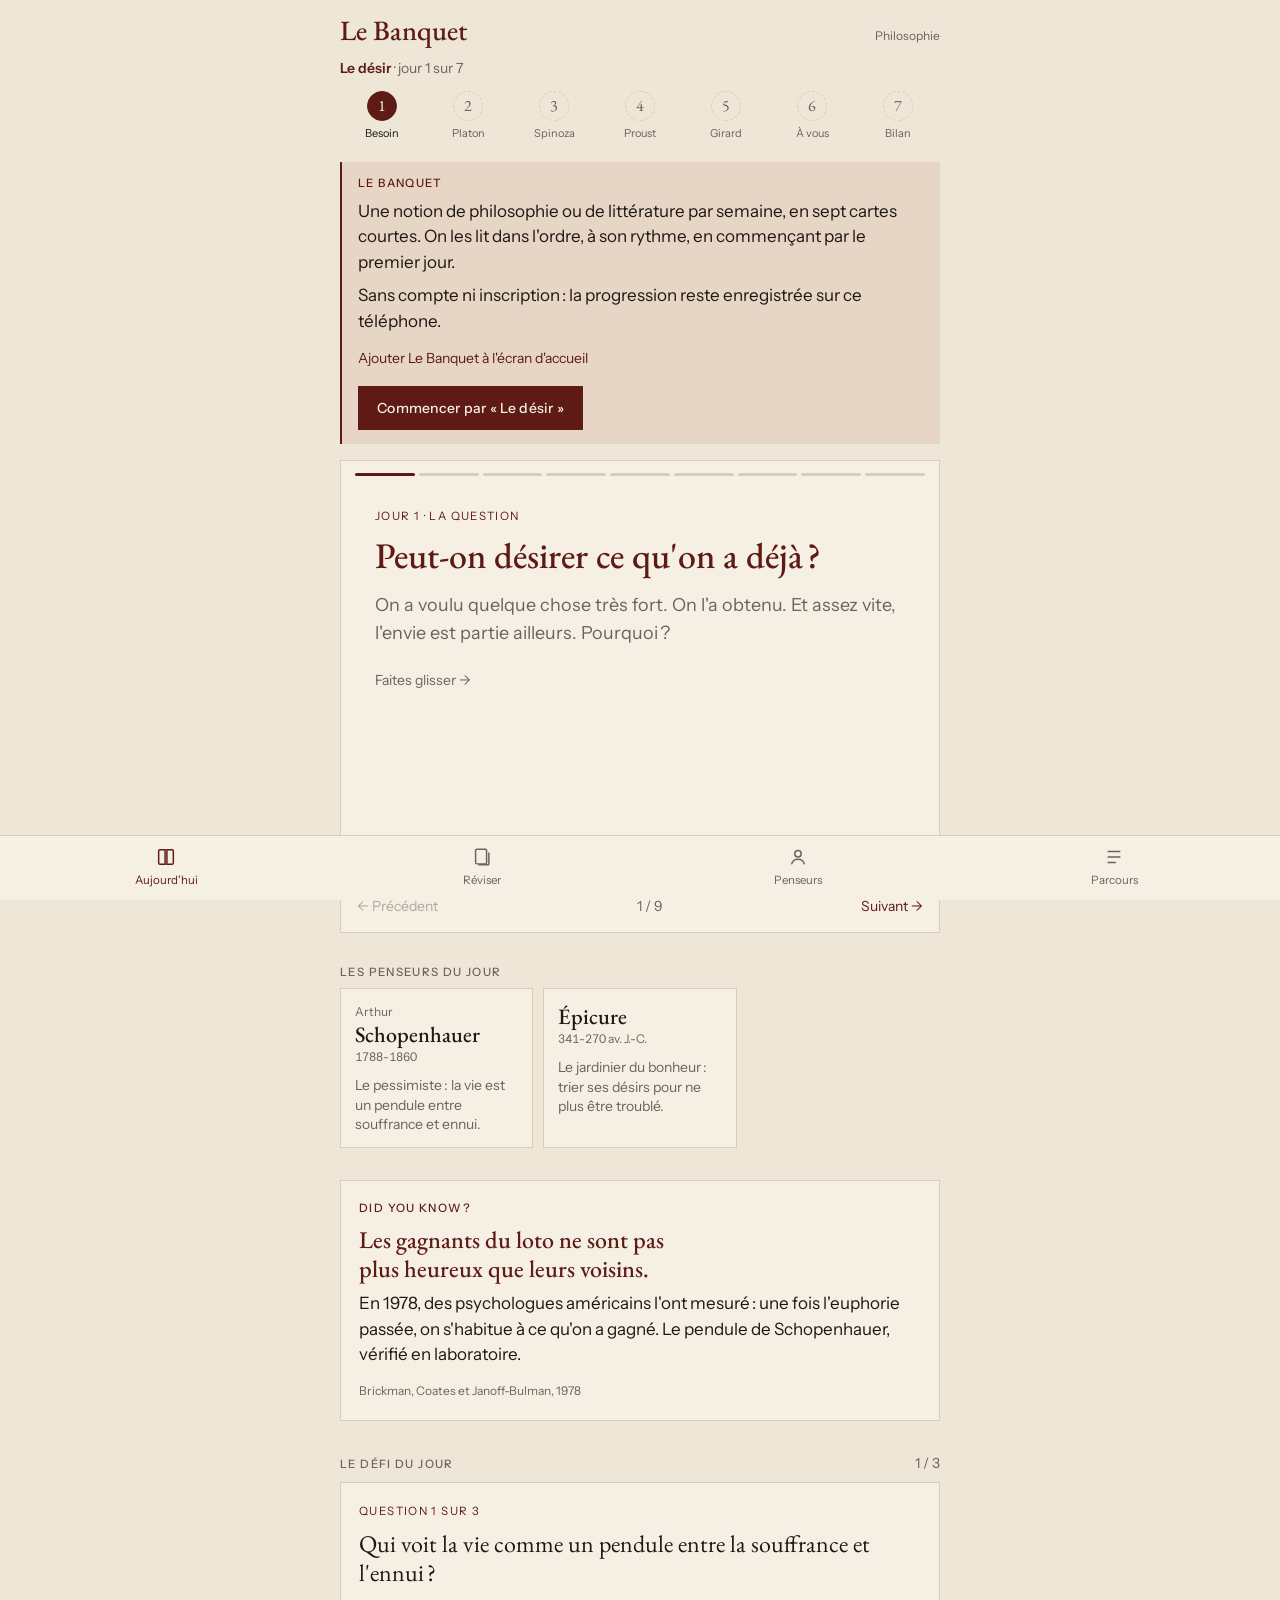
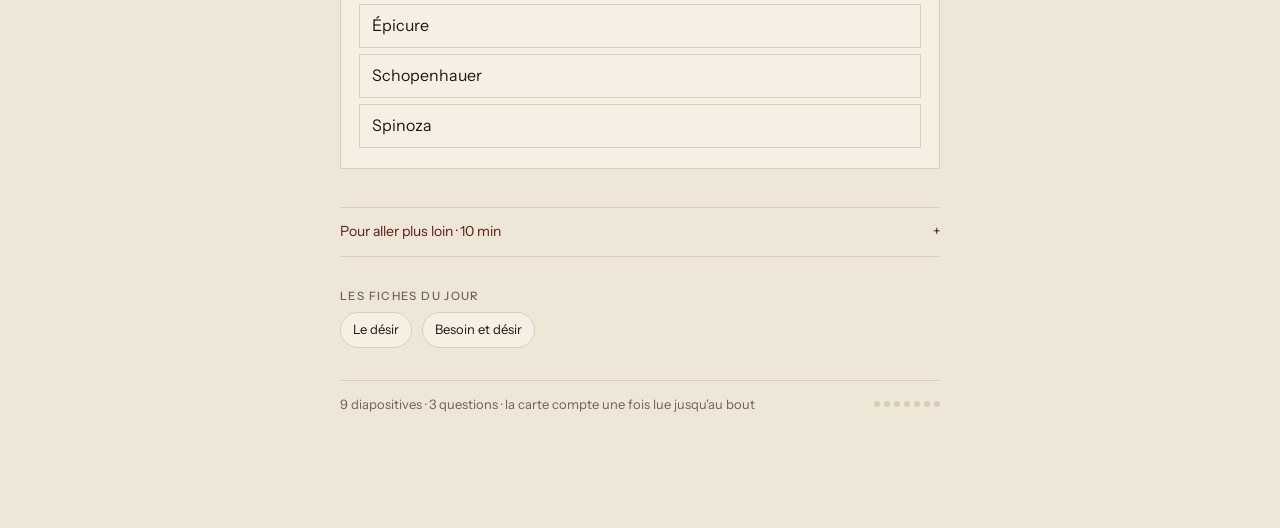
==== commit bbd069e8: "Frise de la semaine : le sujet de chaque jour au lieu de « bientôt », légende de la notion Co-Author" ====
--- a/index.html
+++ b/index.html
@@ -71,12 +71,18 @@
 nav.tabs .badge{position:absolute;top:8px;left:calc(50% + 6px);font-size:10px;background:var(--accent);color:var(--on-accent);border-radius:9px;padding:1px 5px;font-variant-numeric:tabular-nums;line-height:1.4}
 
 /* semaine */
-.week{display:grid;grid-template-columns:repeat(7,1fr);gap:2px;margin:16px 0 0}
+.week{display:grid;grid-template-columns:repeat(7,1fr);gap:2px;margin:8px 0 0}
 .week button{background:none;border:0;min-height:56px;padding:4px 0;display:flex;flex-direction:column;align-items:center;gap:4px;font-family:var(--ui);font-size:11px;color:var(--muted);min-width:0}
 .week .dot{width:30px;height:30px;border-radius:50%;border:1px solid var(--rule);display:grid;place-items:center;font-family:var(--display);font-size:16px;background:var(--sheet)}
 .week button.has .dot{border-color:var(--ink);color:var(--ink)}
 .week button.on .dot{background:var(--accent);color:var(--on-accent);border-color:var(--accent)}
 .week button.future .dot{border-style:dashed;background:transparent}
+.week-cap{font-family:var(--ui);font-size:var(--t-small);color:var(--muted);margin:14px 0 0}
+.week-cap:empty{display:none}
+.week-cap b{color:var(--accent);font-weight:600}
+.week .lab{max-width:100%;overflow:hidden;text-overflow:ellipsis;white-space:nowrap}
+.week button.has .lab{color:var(--ink)}
+.week button.done .lab{color:var(--muted)}
 .week-hint{min-height:0;margin:6px 0 0}
 .week-hint:empty{display:none}
 
@@ -336,7 +342,8 @@
   </header>
   <main>
     <section id="v-jour" aria-label="Aujourd'hui">
-      <div class="week" id="week"></div>
+      <p class="week-cap" id="weekCap"></p>
+      <div class="week" id="week" role="group" aria-labelledby="weekCap"></div>
       <p class="hint week-hint" id="weekHint" aria-live="polite"></p>
       <div id="bannerHost"></div>
       <div id="cardHost"><p class="notice">La carte du jour arrive chaque matin vers 7h. Elle s'affichera ici, en quelques diapositives à faire glisser.</p></div>
@@ -409,6 +416,7 @@
 function anciennes(){ const t=today(); return S.fiches.filter(f=>{const e=S.etat[f.id]; return e && e.vu && daysBetween(e.vu,t)>=7}) }
 function grandeDue(){ const last=S.stats.derniereGrande; return anciennes().length>=3 && (!last || daysBetween(last,today())>=7) }
 function grandeDate(){ const vus=S.fiches.map(f=>S.etat[f.id]).filter(e=>e&&e.vu).map(e=>e.vu).sort(); return vus.length>=3 ? addDays(vus[2],7) : null }
+function motDu(sem, rang){ const p=(sem&&sem.programme||[]).find(x=>x.rang===rang); if(p&&p.mot) return p.mot; const su=sujetDu(sem,rang).split(/[ ,]/)[0]; return su&&su.length<=9 ? su : (ETAPES[rang-1]||"").replace(/^(La|Le|L')\s?/,"") }
 function sujetDu(sem, rang){ const p=(sem&&sem.programme||[]).find(x=>x.rang===rang); return p ? dropDot(String(p.sujet).split(/ ?[:(]/)[0]) : "" }
 const writeProg = o => PLATFORM.writeProg(o);
 function markSeen(card){
@@ -438,7 +446,7 @@
 function render(){
   const sem=semaineCourante();
   const nl=sem?luesDe(sem.id).length:0;
-  $("#sem").innerHTML = sem ? `${esc(sem.domaine||"Notion")}<br><b>${esc(sem.notion)}</b> · ${nl}/7` : "Une notion par semaine";
+  $("#sem").innerHTML = sem ? esc(sem.domaine||"Notion") : "Une notion par semaine";
   const n=dueFiches().length + (grandeDue()?1:0); $("#due").hidden=!n; $("#due").textContent=n;
   if(S.view==="jour") renderJour();
   if(S.view==="reviser" && !S.game) renderReviser();
@@ -493,8 +501,8 @@
   const t=today();
   return ETAPES.map((e,i)=>{
     const c=S.cartes.find(x=>x.semaine===sem.id&&x.rang===i+1), ok=c&&c.date<=t, lu=ok&&isRead(c);
-    const lab=lu?"lue":ok?"à lire":"bientôt";
-    return `<button class="${ok?"has":"future"} ${lu?"done":""} ${c&&c.date===S.sel?"on":""}" data-d="${ok?c.date:""}" data-r="${i+1}" data-day="${addDays(sem.debut,i)}" aria-label="Jour ${i+1}, ${esc(e)}, ${lab}"><span class="dot">${lu?"✓":i+1}</span><span class="lab">${lab}</span></button>`}).join("");
+    const etat=lu?"lue":ok?"à lire":"publiée "+frJour(addDays(sem.debut,i)), mot=motDu(sem,i+1);
+    return `<button class="${ok?"has":"future"} ${lu?"done":""} ${c&&c.date===S.sel?"on":""}" data-d="${ok?c.date:""}" data-r="${i+1}" data-day="${addDays(sem.debut,i)}" aria-label="Jour ${i+1}, ${esc(mot)}, ${esc(etat)}"><span class="dot">${lu?"✓":i+1}</span><span class="lab">${esc(mot)}</span></button>`}).join("");
 }
 function renderJour(){
   const t=today(); let sem=semaineCourante();
@@ -505,13 +513,15 @@
   }
   const wk=$("#week");
   if(sem){
+    const lus=luesDe(sem.id).length;
+    $("#weekCap").innerHTML=`<b>${esc(sem.notion)}</b> · ${lus>=7?"notion terminée":"jour "+(lus+1)+" sur 7"}`;
     wk.innerHTML=weekHTML(sem);
     wk.querySelectorAll("button").forEach(b=>b.onclick=()=>{
       if(b.dataset.d){ $("#weekHint").textContent=""; S.sel=b.dataset.d; render(); return }
       const r=+b.dataset.r, sujet=sujetDu(sem,r);
       $("#weekHint").textContent=`Jour ${r} · ${ETAPES[r-1]} : cette carte sera publiée ${frJour(b.dataset.day)} vers 7h${sujet?". Au programme : "+sujet+".":"."}`.replace(/ ([?!;:])/g,NNBSP+"$1");
     });
-  } else wk.innerHTML="";
+  } else { wk.innerHTML=""; $("#weekCap").innerHTML="" }
   let top=introHTML(sem);
   if(sem && S.stats.notion!==sem.id && S.semaines.length>1 && lsGet(INTRO_KEY) && sem.id!==(maNotion()||{}).id) top+=`<div class="note banner"><p>Vous relisez « ${esc(sem.notion)} ».</p><button class="btn ghost" id="suivre">En faire votre notion</button></div>`;
   if(grandeDue()) top+=`<div class="note banner"><p><b>Grande révision de la semaine.</b> Dix questions sur ce que vous avez lu il y a plus d'une semaine.</p><button class="btn" id="goGrande">Jouer</button></div>`;
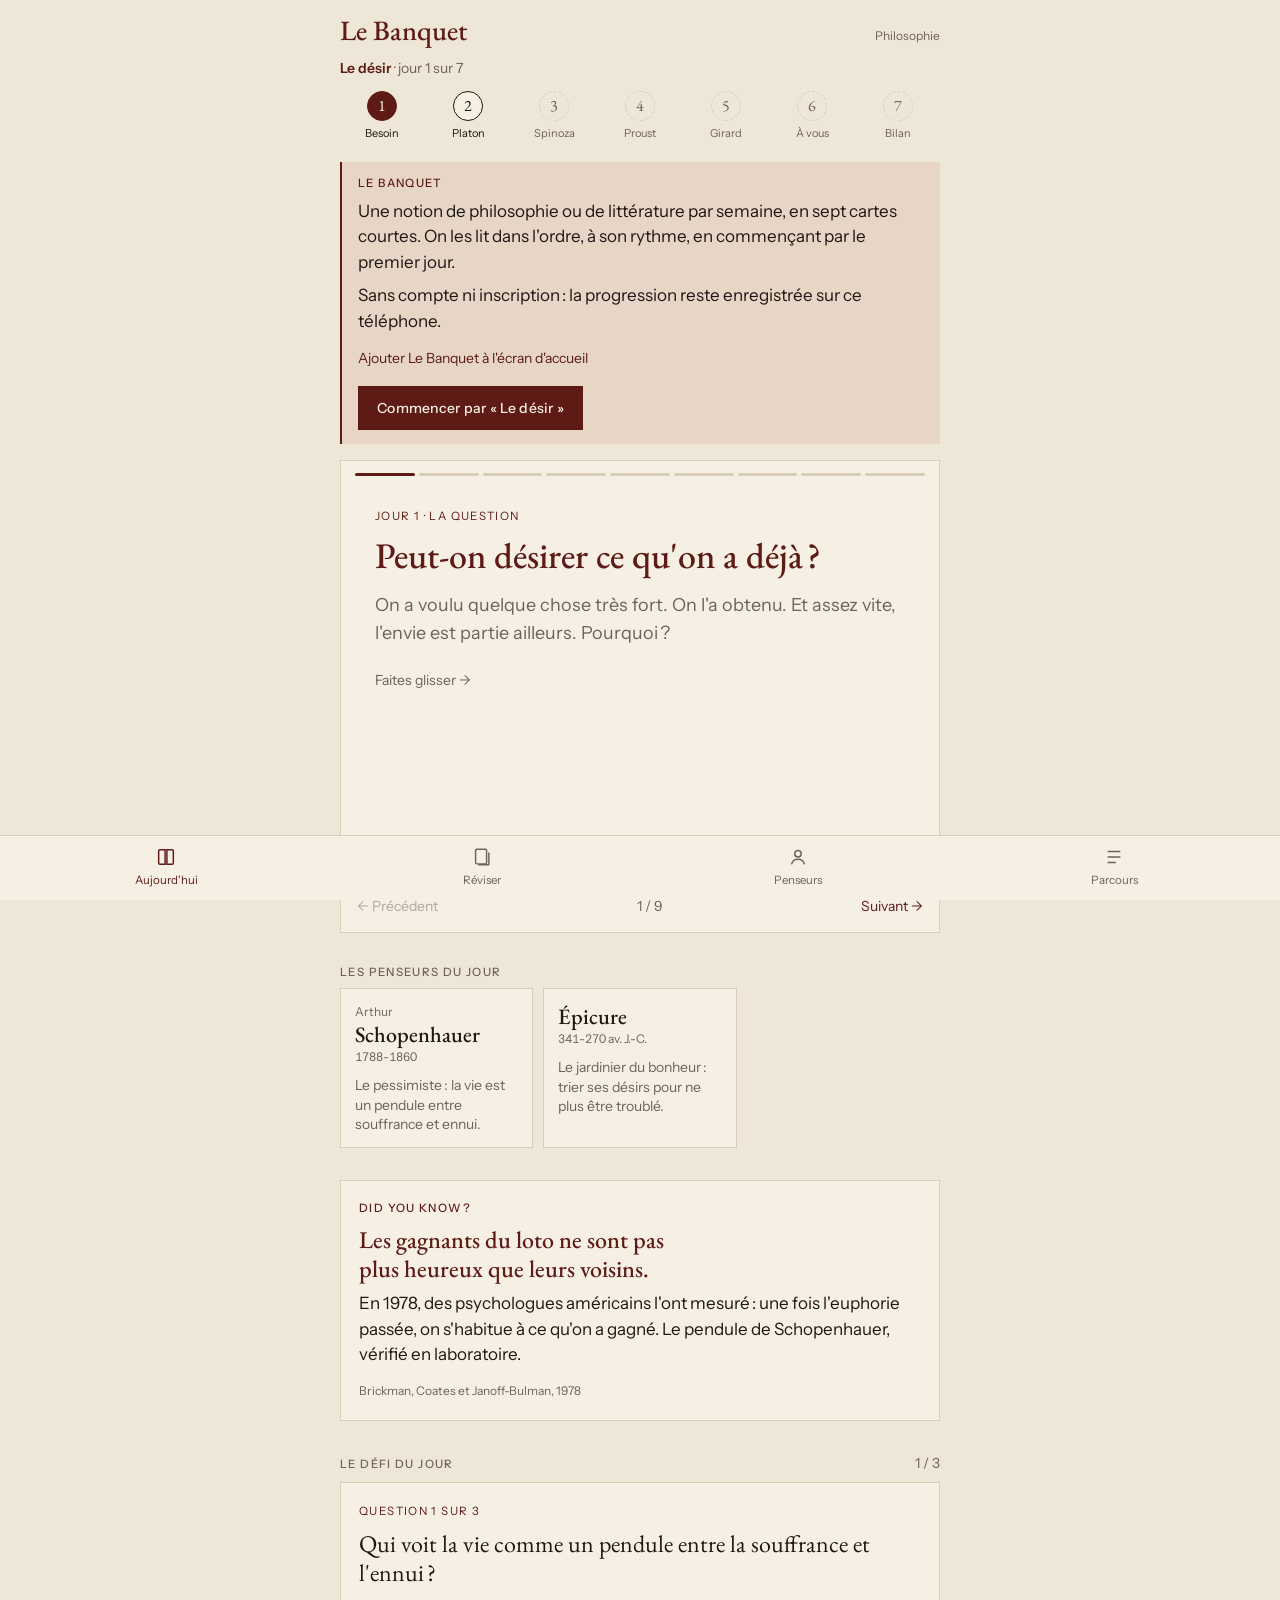
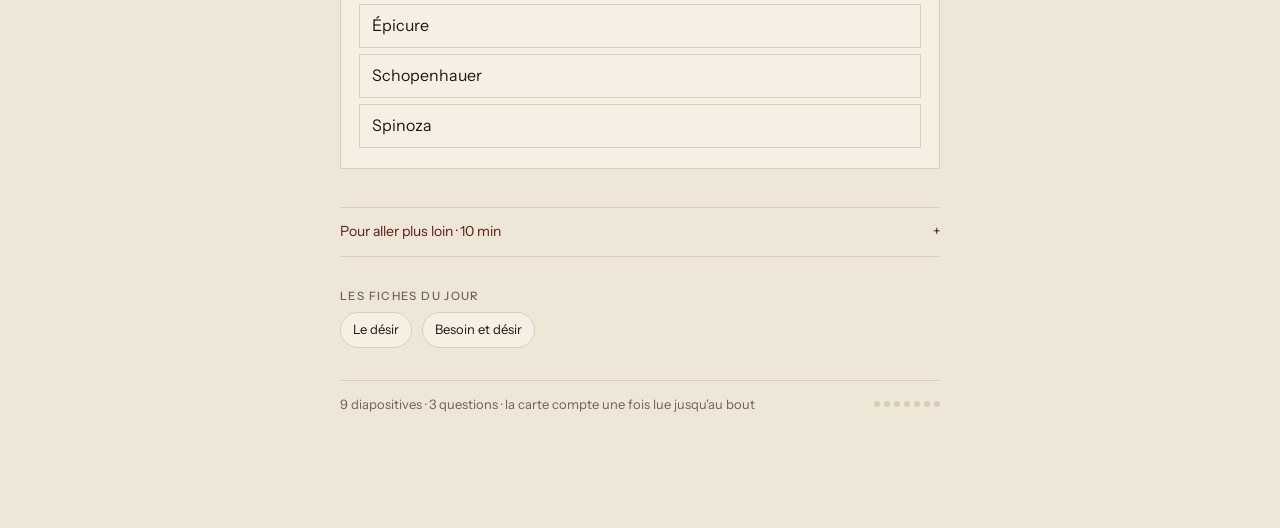
==== commit cc7c8770: "Révisions : confirmation un autre jour, notion suivante verrouillée tant que la précédente n'est pas" ====
--- a/index.html
+++ b/index.html
@@ -332,6 +332,8 @@
 .week button.on.done .dot{background:var(--accent);color:var(--on-accent)}
 .chip.lu{color:var(--muted)}
 .closing .btn{margin-top:0}
+
+.note.banner.stack{flex-direction:column;align-items:flex-start;gap:12px}
 </style>
 </head>
 <body>
@@ -406,10 +408,53 @@
 const semsAsc = () => [...S.semaines].sort((a,b)=>a.numero-b.numero);
 function maNotion(){
   const id=S.stats.notion; const choisie=id&&S.semaines.find(s=>s.id===id); if(choisie) return choisie;
-  const ss=semsAsc(); return ss.find(s=>publiees(s.id).some(c=>!isRead(c))) || ss[ss.length-1] || null;
+  const ss=semsAsc(); return ss.find(s=>!verrou(s.id)&&publiees(s.id).some(c=>!isRead(c))) || ss.find(s=>!verrou(s.id)) || ss[ss.length-1] || null;
+}
+/* maîtrise : une bonne réponse passe « à confirmer » ; elle est acquise quand on la retrouve un AUTRE jour */
+const maitr = k => (S.stats.maitrise||{})[k]||0;
+const confirmable = k => maitr(k)===1 && (S.stats.maitriseJour||{})[k]!==today();
+const rangQ = k => { const n=maitr(k); return n>=2?3 : n===1?(confirmable(k)?0:2) : 1 };
+function noteReponse(k, ok){
+  const t=today(), m=Object.assign({},S.stats.maitrise||{}), j=Object.assign({},S.stats.maitriseJour||{}), avant=m[k]||0; let res;
+  if(!ok){ m[k]=0; res="rate" }
+  else if(avant===0 || j[k]!==t){ m[k]=Math.min(avant+1,9); j[k]=t; res=m[k]===2?"confirmee":m[k]>2?"acquise":"enroute" }
+  else res=avant>=2?"acquise":"memejour";
+  S.stats.maitrise=m; S.stats.maitriseJour=j;
+  writeProg({maitrise:{[k]:m[k]},...(j[k]?{maitriseJour:{[k]:j[k]}}:{})});
+  return res;
+}
+/* verrou : on n'entame pas une nouvelle notion tant qu'une notion commencée n'est pas lue en entier et confirmée */
+function clesNotion(id){
+  const out=[]; S.fiches.filter(f=>f.semaine===id).forEach(f=>{
+    if(f.type==="Penseur"){ (f.citations||[]).forEach(c=>out.push("q:"+f.id+":"+hk(c.texte))); (f.theses||[]).forEach(t=>out.push("q:"+f.id+":"+hk(t))); out.push("n:"+f.id) }
+    (f.qcm||[]).forEach((q,i)=>out.push("c:"+f.id+":"+i));
+  }); return out;
+}
+function bilanNotion(id){
+  const toutes=S.cartes.filter(c=>c.semaine===id), aLire=Math.max(7,toutes.length)-luesDe(id).length;
+  const reste=clesNotion(id).filter(k=>maitr(k)<2);
+  return {aLire, reste, jouables:reste.filter(k=>rangQ(k)<2), demain:reste.filter(k=>rangQ(k)===2), ok:aLire<=0&&!reste.length};
+}
+function verrou(id){
+  if(S.semaines.length<2 || S.cartes.some(c=>c.semaine===id&&isRead(c))) return null;
+  return semsAsc().find(s=>s.id!==id && S.cartes.some(c=>c.semaine===s.id&&isRead(c)) && !bilanNotion(s.id).ok) || null;
+}
+function notionAConfirmer(){
+  for(const sem of semsAsc()){ if(!S.cartes.some(c=>c.semaine===sem.id&&isRead(c))) continue; const b=bilanNotion(sem.id); if(b.aLire<=0&&!b.ok) return {sem,bilan:b} }
+  return null;
+}
+function verrouHTML(sem, bloq){
+  const b=bilanNotion(bloq.id);
+  return `<div class="note banner stack"><p><b>« ${esc(sem.notion)} » s'ouvrira quand « ${esc(bloq.notion)} » sera maîtrisée.</b> Il reste ${esc(phraseReste(b))}. Une réponse est confirmée quand vous la retrouvez un autre jour que la première fois.</p>${b.aLire>0?`<button class="btn ghost" id="goBloq">Reprendre « ${esc(bloq.notion)} »</button>`:b.jouables.length?`<button class="btn" id="goConf">Confirmer ${plur(Math.min(12,b.jouables.length),"question")}</button>`:`<p class="hint">Les dernières se confirment demain.</p>`}</div>`;
+}
+function phraseReste(b){
+  const parts=[];
+  if(b.aLire>0) parts.push(plur(b.aLire,"carte")+" à lire");
+  if(b.reste.length) parts.push(plur(b.reste.length,"question")+" à confirmer");
+  return parts.join(" et ");
 }
 function prochaineCarte(sem){ return sem ? (publiees(sem.id).find(c=>!isRead(c))||null) : null }
-function choisirNotion(id){ saveStat({notion:id}); S.sel=null; $("#cardHost").dataset.d=""; show("jour") }
+function choisirNotion(id){ if(verrou(id)) return; saveStat({notion:id}); S.sel=null; $("#cardHost").dataset.d=""; show("jour") }
 const nextOf = (e,t) => e.prochaine || addDays(e.vu||t,2);
 function dueFiches(){ const t=today(); return S.fiches.filter(f=>{const e=S.etat[f.id]; return e && nextOf(e,t)<=t}).sort((a,b)=>nextOf(S.etat[a.id],t).localeCompare(nextOf(S.etat[b.id],t))) }
 function nextDueDate(){ const t=today(); const ds=S.fiches.map(f=>S.etat[f.id]).filter(Boolean).map(e=>nextOf(e,t)).filter(d=>d>t).sort(); return ds[0]||null }
@@ -459,8 +504,8 @@
 function howHTML(court){
   return `<p>Une notion de philosophie ou de littérature par semaine, en sept cartes courtes. On les lit dans l'ordre, à son rythme, en commençant par le premier jour.</p>
     <p>${esc(PLATFORM.txtProg)}</p>
-    ${court?"":`<p>Les sept cartes suivent toujours le même chemin : la question, la thèse, la contre-thèse, un roman, aujourd'hui, à vous, la synthèse. Les notions se choisissent dans Parcours.</p><p>L'onglet Réviser propose de petits jeux. Une réponse ratée revient le lendemain, une réponse sue revient de plus en plus tard.</p>`}
-    ${PLATFORM.install?`<details class="howto"><summary>Ajouter Le Banquet à l'écran d'accueil</summary><p>C'est aussi ce qui protège votre progression : sur iPhone, Safari efface les données d'un site qu'on n'a pas ouvert depuis 7 jours, sauf s'il est sur l'écran d'accueil.</p><p><b>iPhone</b> : dans Safari, touche Partager, puis « Sur l'écran d'accueil ».</p><p><b>Android</b> : dans Chrome, touche ⋮, puis « Ajouter à l'écran d'accueil ».</p></details>`:""}`;
+    ${court?"":`<p>Les sept cartes suivent toujours le même chemin : la question, la thèse, la contre-thèse, un roman, aujourd'hui, à vous, la synthèse. Les notions se choisissent dans Parcours.</p><p>L'onglet Réviser propose de petits jeux. Une réponse ratée revient le lendemain ; une bonne réponse est acquise quand vous la retrouvez un autre jour. Une nouvelle notion s'ouvre quand la précédente est lue en entier et acquise.</p>`}
+    ${PLATFORM.install?`<details class="howto"><summary>Ajouter Le Banquet à l'écran d'accueil</summary><p>C'est aussi ce qui protège votre progression : sur iPhone, Safari efface les données d'un site qu'on n'a pas ouvert depuis 7 jours, sauf s'il est sur l'écran d'accueil.</p><p><b>iPhone</b> : dans Safari, bouton Partager, puis « Sur l'écran d'accueil ».</p><p><b>Android</b> : dans Chrome, menu ⋮, puis « Ajouter à l'écran d'accueil ».</p></details>`:""}`;
 }
 function introHTML(sem){
   if(lsGet(INTRO_KEY)) return "";
@@ -523,13 +568,19 @@
     });
   } else { wk.innerHTML=""; $("#weekCap").innerHTML="" }
   let top=introHTML(sem);
-  if(sem && S.stats.notion!==sem.id && S.semaines.length>1 && lsGet(INTRO_KEY) && sem.id!==(maNotion()||{}).id) top+=`<div class="note banner"><p>Vous relisez « ${esc(sem.notion)} ».</p><button class="btn ghost" id="suivre">En faire votre notion</button></div>`;
+  if(sem && S.stats.notion!==sem.id && S.semaines.length>1 && lsGet(INTRO_KEY) && !verrou(sem.id) && sem.id!==(maNotion()||{}).id) top+=`<div class="note banner"><p>Vous relisez « ${esc(sem.notion)} ».</p><button class="btn ghost" id="suivre">En faire votre notion</button></div>`;
+  const bloq=sem&&verrou(sem.id);
+  if(bloq) top+=verrouHTML(sem,bloq);
+  else { const nc=notionAConfirmer(); if(nc&&sem&&nc.sem.id===sem.id&&S.semaines.length) top+=`<div class="note banner stack"><p><b>Notion lue.</b> Pour passer à la suivante, il reste ${esc(phraseReste(nc.bilan))}.${nc.bilan.demain.length&&!nc.bilan.jouables.length?" Les dernières se confirment demain.":""}</p>${nc.bilan.jouables.length?`<button class="btn" id="goConf">Confirmer ${plur(Math.min(12,nc.bilan.jouables.length),"question")}</button>`:""}</div>` }
   if(grandeDue()) top+=`<div class="note banner"><p><b>Grande révision de la semaine.</b> Dix questions sur ce que vous avez lu il y a plus d'une semaine.</p><button class="btn" id="goGrande">Jouer</button></div>`;
   $("#bannerHost").innerHTML=top;
   if($("#goGrande")) $("#goGrande").onclick=()=>{show("reviser");startGame("grande")};
   if($("#introOk")) $("#introOk").onclick=()=>{ lsSet(INTRO_KEY,"1"); if(sem&&!S.stats.notion) saveStat({notion:sem.id}); $("#intro").remove() };
   if($("#introPick")) $("#introPick").onclick=()=>{ lsSet(INTRO_KEY,"1"); S.idx="notions"; show("index"); setTimeout(()=>{const n=$("#notions"); if(n) n.scrollIntoView({block:"start"})},50) };
   if($("#suivre")) $("#suivre").onclick=()=>choisirNotion(sem.id);
+  if($("#goConf")) $("#goConf").onclick=()=>{show("reviser");startGame("notion")};
+  if($("#goBloq")) $("#goBloq").onclick=()=>choisirNotion(bloq.id);
+  if(bloq){ const h=$("#cardHost"); h.innerHTML=""; h.dataset.d=""; return }
   if(!S.cartes.find(c=>c.date===S.sel)) return;
   const host=$("#cardHost");
   const card=PLATFORM.fullCard(S.sel); if(!card) return;
@@ -707,7 +758,7 @@
   return {P,quotes,qcm};
 }
 function mastery(){
-  const {P,quotes,qcm}=pools(), m=S.stats.maitrise||{}, ok=k=>(m[k]||0)>=2, enc=k=>(m[k]||0)===1;
+  const {P,quotes,qcm}=pools(), ok=k=>maitr(k)>=2, enc=k=>maitr(k)===1;
   const vus=Object.keys(S.etat).filter(id=>fiche(id));
   return {
     cartes:{n:vus.filter(id=>(S.etat[id].niveau||0)>=2).length,e:vus.filter(id=>(S.etat[id].niveau||0)===1).length,t:vus.length,u:"ancrées"},
@@ -718,7 +769,7 @@
 }
 function tile(g,titre,desc,mm,extra,disabled){
   const pn=mm.t?mm.n/mm.t*100:0, pe=mm.t?mm.e/mm.t*100:0, reste=mm.t-mm.n-mm.e;
-  const etat = !mm.t ? "" : `<b>${mm.n}/${mm.t}</b> ${mm.u}${mm.e?` · ${mm.e} en cours`:""}${reste>0&&!mm.e&&!mm.n?` · ${reste} à découvrir`:""}${mm.n===mm.t?" · tout est là":""}`;
+  const etat = !mm.t ? "" : `<b>${mm.n}/${mm.t}</b> ${mm.u}${mm.e?` · ${mm.e} à confirmer`:""}${reste>0&&!mm.e&&!mm.n?` · ${reste} à découvrir`:""}${mm.n===mm.t?" · tout est là":""}`;
   return `<button class="game" data-g="${g}" ${disabled?"disabled":""}><span class="gt">${titre}</span><span class="gd">${desc}</span>
     <span class="mbar" aria-hidden="true"><i style="width:${pn}%"></i><i class="half" style="width:${pe}%"></i></span><span class="mtx">${extra?esc(extra):etat}</span></button>`;
 }
@@ -727,20 +778,25 @@
   const gd=grandeDue(), M=mastery(), nd=nextDueDate(), gdate=grandeDate();
   const tiles=[
     {play:!!due.length, h:tile("cartes","Les cartes","Retournez la carte : le saviez-vous ?",M.cartes, due.length?plur(due.length,"fiche")+" à revoir aujourd'hui":(nd?"Vos fiches reviennent "+frJour(nd):"Après une première carte"), !due.length)},
-    {play:quotes.length>0, h:tile("quiadit","Qui a dit ça ?","Une phrase, une idée : retrouve son auteur.",M.quiadit,"",!quotes.length)},
-    {play:P.length>0, h:tile("nom","Le bon nom","Un portrait : mets un nom dessus.",M.nom,"",!P.length)},
+    {play:quotes.length>0, h:tile("quiadit","Qui a dit ça ?","Une phrase, une idée : retrouvez son auteur.",M.quiadit,"",!quotes.length)},
+    {play:P.length>0, h:tile("nom","Le bon nom","Un portrait : mettez un nom dessus.",M.nom,"",!P.length)},
     {play:qcm.length>0, h:tile("qcm","QCM","Concepts, œuvres, distinctions.",M.qcm,"",!qcm.length)}
   ].sort((a,b)=>(b.play?1:0)-(a.play?1:0));
   const grande = old.length>=3
     ? `<button class="game wide" data-g="grande"><span class="gt">La grande révision</span><span class="gd">Dix questions mêlées sur tout ce qui a été lu il y a plus d'une semaine.</span><span class="gc">${gd?"À faire cette semaine":"Faite le "+esc(frDate(S.stats.derniereGrande))+" · rejouer"}${S.stats.grandeScore!=null?" · dernier score "+S.stats.grandeScore+"/10":""}</span></button>`
     : "";
-  host.innerHTML=`<h2 class="page">Réviser</h2><p class="hint page-intro">Quelques minutes par jour. Une réponse ratée revient le lendemain, une réponse sue revient de plus en plus tard. ${esc(PLATFORM.txtProgShort)}</p>
+  const nc=notionAConfirmer();
+  const conf = nc ? `<div class="note banner stack"><p><b>Avant la notion suivante</b> : il reste ${esc(phraseReste(nc.bilan))} sur « ${esc(nc.sem.notion)} ».${nc.bilan.demain.length?` ${plur(nc.bilan.demain.length,"réponse trouvée","réponses trouvées")} aujourd'hui ${nc.bilan.demain.length>1?"se confirmeront":"se confirmera"} demain.`:""}</p>${nc.bilan.jouables.length?`<button class="btn" data-g="notion">Confirmer ${plur(Math.min(12,nc.bilan.jouables.length),"question")}</button>`:""}</div>` : "";
+  host.innerHTML=`<h2 class="page">Réviser</h2><p class="hint page-intro">Quelques minutes par jour. Une réponse ratée revient le lendemain. Une bonne réponse est acquise quand vous la retrouvez un autre jour : c'est de la mémoire, pas de la chance. ${esc(PLATFORM.txtProgShort)}</p>
    ${PLATFORM.reviserNotice()}
+   ${conf}
    <div class="games">${grande}${tiles.map(x=>x.h).join("")}</div>
    ${old.length<3?`<p class="hint lock">La grande révision : dix questions sur ce qui a été lu il y a plus d'une semaine. ${gdate?"La première : "+esc(frDate(gdate))+".":"Elle s'ouvre après une semaine de lecture."}</p>`:""}`;
   host.querySelectorAll("[data-g]").forEach(b=>b.onclick=()=>startGame(b.dataset.g));
 }
-const court = p => /^(Simone|Hannah)$/.test(splitName(p.terme)[0]) ? p.terme : splitName(p.terme)[1];
+// Nom court : « Schopenhauer », « Diotime » (et non « de Mantinée »), « La Fontaine » ; les prénoms gardés pour Simone et Hannah.
+const court = p => { const [pre,nom]=splitName(p.terme); if(/^(Simone|Hannah)$/.test(pre)) return p.terme;
+  if(/^(de |d')/i.test(nom)) return (p.naissance??0)<1000 ? pre : nom.replace(/^(de |d')/i,""); return nom };
 function nameOptions(correctName, others, n){
   const pool=[...new Set([...shuffle(others), ...shuffle(DISTRACTEURS)])].filter(x=>norm(x)!==norm(correctName) && !norm(correctName).includes(norm(x)) && !norm(x).includes(norm(correctName)));
   const o=shuffle([correctName, ...pool.slice(0,n-1)]);
@@ -757,9 +813,17 @@
 function startGame(g){
   const {P,quotes,qcm}=pools(); let qs=[];
   if(g==="cartes"){ const c=dueFiches(); if(!c.length) return; S.game={g,cards:c,i:0,shown:false,score:0}; pushLayer("game"); return renderGame() }
-  if(g==="quiadit") qs=shuffle(quotes).slice(0,Math.min(8,quotes.length)).map(q=>makeQ("quiadit",q));
-  if(g==="nom") qs=shuffle(P).slice(0,Math.min(8,P.length)).map(p=>makeQ("nom",p));
-  if(g==="qcm") qs=shuffle(qcm).slice(0,Math.min(8,qcm.length)).map(q=>makeQ("qcm",q));
+  // Priorité à ce qui n'est pas encore acquis : les questions ratées, à confirmer ou jamais vues passent avant les acquises.
+  // Ordre : d'abord ce qui peut être confirmé aujourd'hui, puis les ratées et les jamais vues, puis ce qui a été trouvé aujourd'hui, enfin l'acquis.
+  const pick=(arr,key)=>shuffle(arr).sort((a,b)=>rangQ(key(a))-rangQ(key(b))).slice(0,Math.min(8,arr.length));
+  if(g==="quiadit") qs=pick(quotes,q=>q.key).map(q=>makeQ("quiadit",q));
+  if(g==="nom") qs=pick(P,p=>"n:"+p.id).map(p=>makeQ("nom",p));
+  if(g==="qcm") qs=pick(qcm,q=>q.key).map(q=>makeQ("qcm",q));
+  if(g==="notion"){
+    const b=notionAConfirmer(); if(!b) return; const want=new Set(b.bilan.jouables);
+    qs=shuffle([...quotes.filter(q=>want.has(q.key)).map(q=>makeQ("quiadit",q)), ...P.filter(p=>want.has("n:"+p.id)).map(p=>makeQ("nom",p)), ...qcm.filter(q=>want.has(q.key)).map(q=>makeQ("qcm",q))])
+      .sort((a,b)=>rangQ(a.key)-rangQ(b.key)).slice(0,12);
+  }
   if(g==="grande"){
     const oldIds=new Set(anciennes().map(f=>f.id));
     const w=x=>1/(((S.etat[x.fiche]||{}).niveau||0)+1);
@@ -778,8 +842,8 @@
   if(G.i>=total){
     const enRoute=G.enRoute?[...G.enRoute].filter(k=>((S.stats.maitrise||{})[k]||0)===1).length:0;
     host.innerHTML=`<div class="play"><div class="score"><p class="label">Terminé</p><div class="big">${G.score}<small> / ${total}</small></div>
-      <p>${G.score===total?"Sans faute.":G.score>=total*0.7?"Solide. Les ratées reviendront demain.":"Les ratées reviendront demain."}</p>
-      ${enRoute?`<p class="hint">${plur(enRoute,"réponse")} en route : encore une bonne réponse pour ${enRoute>1?"les":"l'"}ancrer.</p>`:""}
+      <p>${G.score===total?"Sans faute.":G.score>=total*0.7?"Solide. Les ratées reviendront en premier à la prochaine partie.":"Les ratées reviendront en premier à la prochaine partie."}</p>
+      ${enRoute?`<p class="hint">${enRoute>1?enRoute+" bonnes réponses sont":"Une bonne réponse est"} à confirmer : une réponse compte comme acquise quand vous la retrouvez un autre jour, pour que ce soit de la mémoire et pas de la chance. ${enRoute>1?"Elles reviendront":"Elle reviendra"} en premier dès demain.</p>`:""}
       <div class="row" style="margin-top:16px"><button class="btn" id="again">Rejouer</button><button class="btn ghost" id="back">Retour</button></div></div></div>`;
     if(!G.done){ G.done=true; const o={parties:stat("parties")+1}; if(G.score===total) o.sansFaute=stat("sansFaute")+1; if(G.g==="grande"){ o.derniereGrande=today(); o.grandes=stat("grandes")+1; o.grandeScore=G.score } saveStat(o); checkBadges() }
     $("#again").onclick=()=>{ const g=G.g; S.game=null; if(PLATFORM.useHistory&&history.state&&history.state.layer){ history.replaceState(null,"",location.href) } startGame(g) };
@@ -795,10 +859,10 @@
     const q=G.qs[G.i], done=G.picked!==null, good=done&&G.picked===q.answer;
     body=`<div class="qcard"><span class="kind">${esc(q.kind)}</span><p class="prompt">${q.quote?"« ":""}${esc(q.prompt)}${q.quote?" »":""}</p>${q.src?`<p class="src">${esc(q.src)}</p>`:""}
       <div class="opts">${q.options.map((o,j)=>`<button data-j="${j}" ${done?"disabled":""} class="${done&&j===q.answer?"ok":""} ${done&&j===G.picked&&j!==q.answer?"ko":""}">${esc(o)}</button>`).join("")}</div>
-      <div aria-live="polite">${done?`<p class="feedback"><span class="verdict ${good?"good":"bad"}">${good?"Bien vu.":"Raté."}</span><span class="who">${good?"":"C'était "}${esc(q.options[q.answer])}</span>${esc(q.explication)}</p>`:""}</div>
+      <div aria-live="polite">${done?`<p class="feedback"><span class="verdict ${good?"good":"bad"}">${good?"Bien vu.":"Raté."}</span><span class="who">${good?"":"C'était "}${esc(q.options[q.answer])}</span>${esc(q.explication)}</p>${good&&G.res==="memejour"?`<p class="hint">Déjà trouvée aujourd'hui : elle sera confirmée si vous la retrouvez un autre jour.</p>`:good&&G.res==="confirmee"?`<p class="hint">Confirmée : trouvée deux jours différents.</p>`:""}`:""}</div>
       <div class="acts row">${done?`<button class="btn" id="nextq">${G.i<total-1?"Suivante":"Voir le score"}</button>${q.fiche?`<button class="btn ghost" data-f="${esc(q.fiche)}">Voir la fiche</button>`:""}`:""}</div></div>`;
   }
-  host.innerHTML=`<div class="play"><div class="top"><button id="quit">← Arrêter</button><span class="hint">${G.i+1} / ${total}</span></div><div class="prog"><i style="width:${G.i/total*100}%"></i></div>${body}</div>`;
+  host.innerHTML=`<div class="play"><div class="top"><button id="quit">← Arrêter</button><span class="hint">${G.i+1} / ${total}</span></div><div class="prog"><i style="width:${(G.i+(G.g!=="cartes"&&G.picked!==null?1:0))/total*100}%"></i></div>${body}</div>`;
   $("#quit").onclick=quitGame;
   if(G.g==="cartes"){
     if($("#flip")) $("#flip").onclick=()=>{G.shown=true;renderGame()};
@@ -808,10 +872,10 @@
     host.querySelectorAll(".opts button").forEach(b=>b.onclick=()=>{
       const q=G.qs[G.i]; G.picked=+b.dataset.j; const ok=G.picked===q.answer; if(ok)G.score++;
       const f=fiche(q.fiche); if(f) grade(f,ok,false);
-      if(q.key){ const m=Object.assign({},S.stats.maitrise||{}); m[q.key]=ok?Math.min((m[q.key]||0)+1,9):0; S.stats.maitrise=m; writeProg({maitrise:{[q.key]:m[q.key]}}); if(ok) G.enRoute.add(q.key) }
+      if(q.key){ G.res=noteReponse(q.key,ok); if(ok) G.enRoute.add(q.key) }
       renderGame();
     });
-    if($("#nextq")) $("#nextq").onclick=()=>{G.i++;G.picked=null;renderGame()};
+    if($("#nextq")) $("#nextq").onclick=()=>{G.i++;G.picked=null;G.res=null;renderGame()};
     host.querySelectorAll("[data-f]").forEach(b=>b.onclick=()=>openFiche(b.dataset.f));
   }
 }
@@ -854,10 +918,11 @@
     const mine=maNotion();
     html+=`<p class="label" style="margin-top:32px" id="notions">Les notions</p><p class="hint" style="margin:-4px 0 6px">Chacune se lit en sept cartes, à son rythme, en commençant par le premier jour.</p>`;
     html+= S.semaines.length ? semsAsc().map(s=>{ const pub=publiees(s.id), lu=luesDe(s.id).length, enCours=mine&&mine.id===s.id;
-      const btn = enCours ? `<span class="hint">en cours</span>` : `<button class="pick" data-notion="${esc(s.id)}">${lu>=7?"Relire":lu?"Reprendre":"Commencer"}</button>`;
+      const vr=verrou(s.id);
+      const btn = enCours ? `<span class="hint">en cours</span>` : vr ? `<span class="hint">après « ${esc(vr.notion)} »</span>` : `<button class="pick" data-notion="${esc(s.id)}">${lu>=7?"Relire":lu?"Reprendre":"Commencer"}</button>`;
       return `<div class="wk"><div class="h"><span class="n">${String(s.numero).padStart(2,"0")}</span><span><span class="dom">${esc(s.domaine)}${enCours?" · en cours":""}</span><span class="nt">${esc(s.notion)}</span><span class="qs">${esc(s.question)}</span>
         <span class="pl-row" style="margin-top:8px"><span class="pl-txt">${lu}/7 lues${pub.length<7?` · ${pub.length} publiées sur 7`:""}</span>${btn}</span></span></div>
-       <div class="days">${pub.map(c=>`<button class="chip ${isRead(c)?"lu":""}" data-d="${c.date}">${isRead(c)?"✓ ":""}${c.rang}. ${esc(c.titre)}</button>`).join("")}</div></div>`}).join("") : `<p class="empty">La première notion apparaîtra ici.</p>`;
+       <div class="days">${pub.map(c=>`<button class="chip ${isRead(c)?"lu":""}" data-d="${c.date}" ${vr?"disabled":""}>${isRead(c)?"✓ ":""}${c.rang}. ${esc(c.titre)}</button>`).join("")}</div></div>`}).join("") : `<p class="empty">La première notion apparaîtra ici.</p>`;
     const plan=S.plan||{suivantes:[]}, choix=plan.choix&&plan.choix.notion, o=PLATFORM.canChoose();
     html+=`<p class="label" style="margin-top:32px">Bientôt publiées</p><p class="hint" style="margin:-4px 0 6px">${o?"Choisissez celle qui sera publiée la semaine prochaine.":"Une nouvelle notion arrive chaque semaine."}</p>
       ${choix?`<div class="up"><span><span class="dom">${esc(plan.choix.domaine||"Choisie")}</span><span class="nt">${esc(plan.choix.notion)}</span>${plan.choix.question?`<span class="qs">${esc(plan.choix.question)}</span>`:""}</span>${o?`<button class="pick" aria-pressed="true" id="unpick">Choisie · annuler</button>`:`<span class="hint">semaine prochaine</span>`}</div>`:""}
